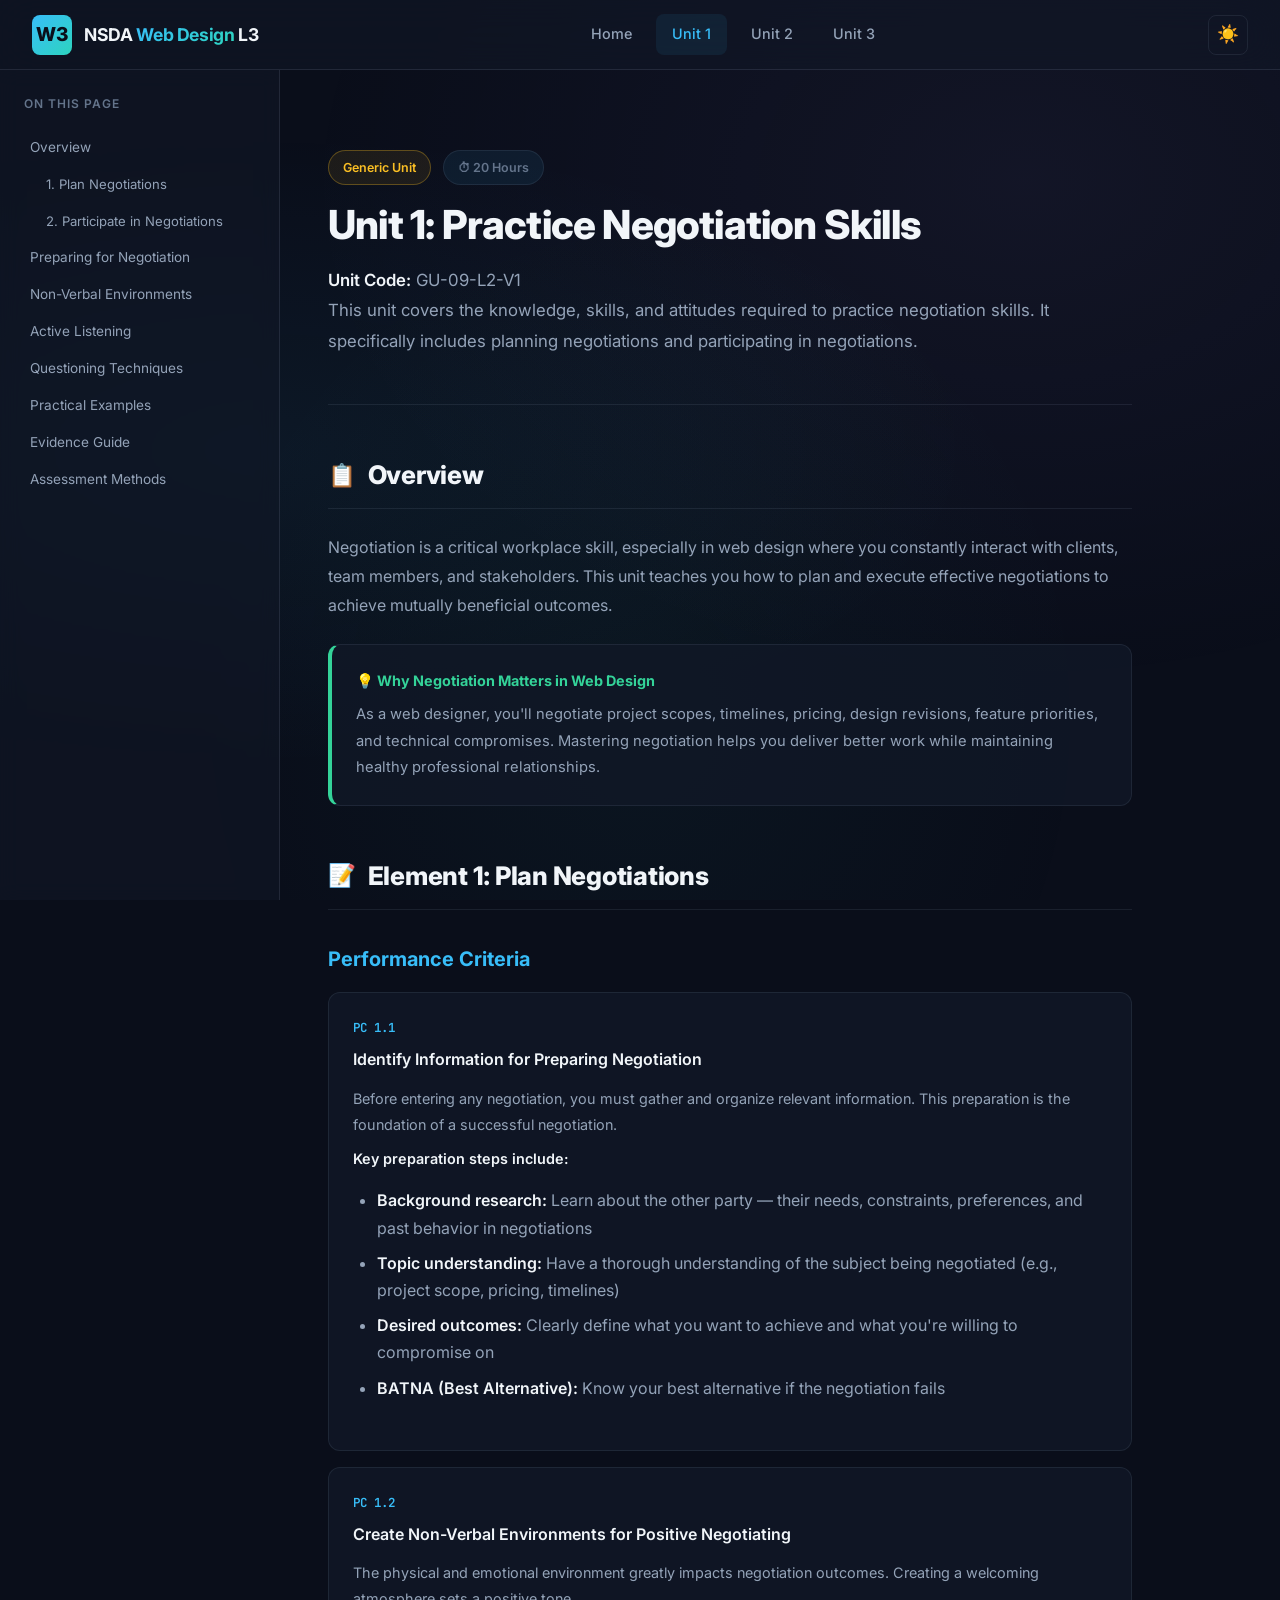
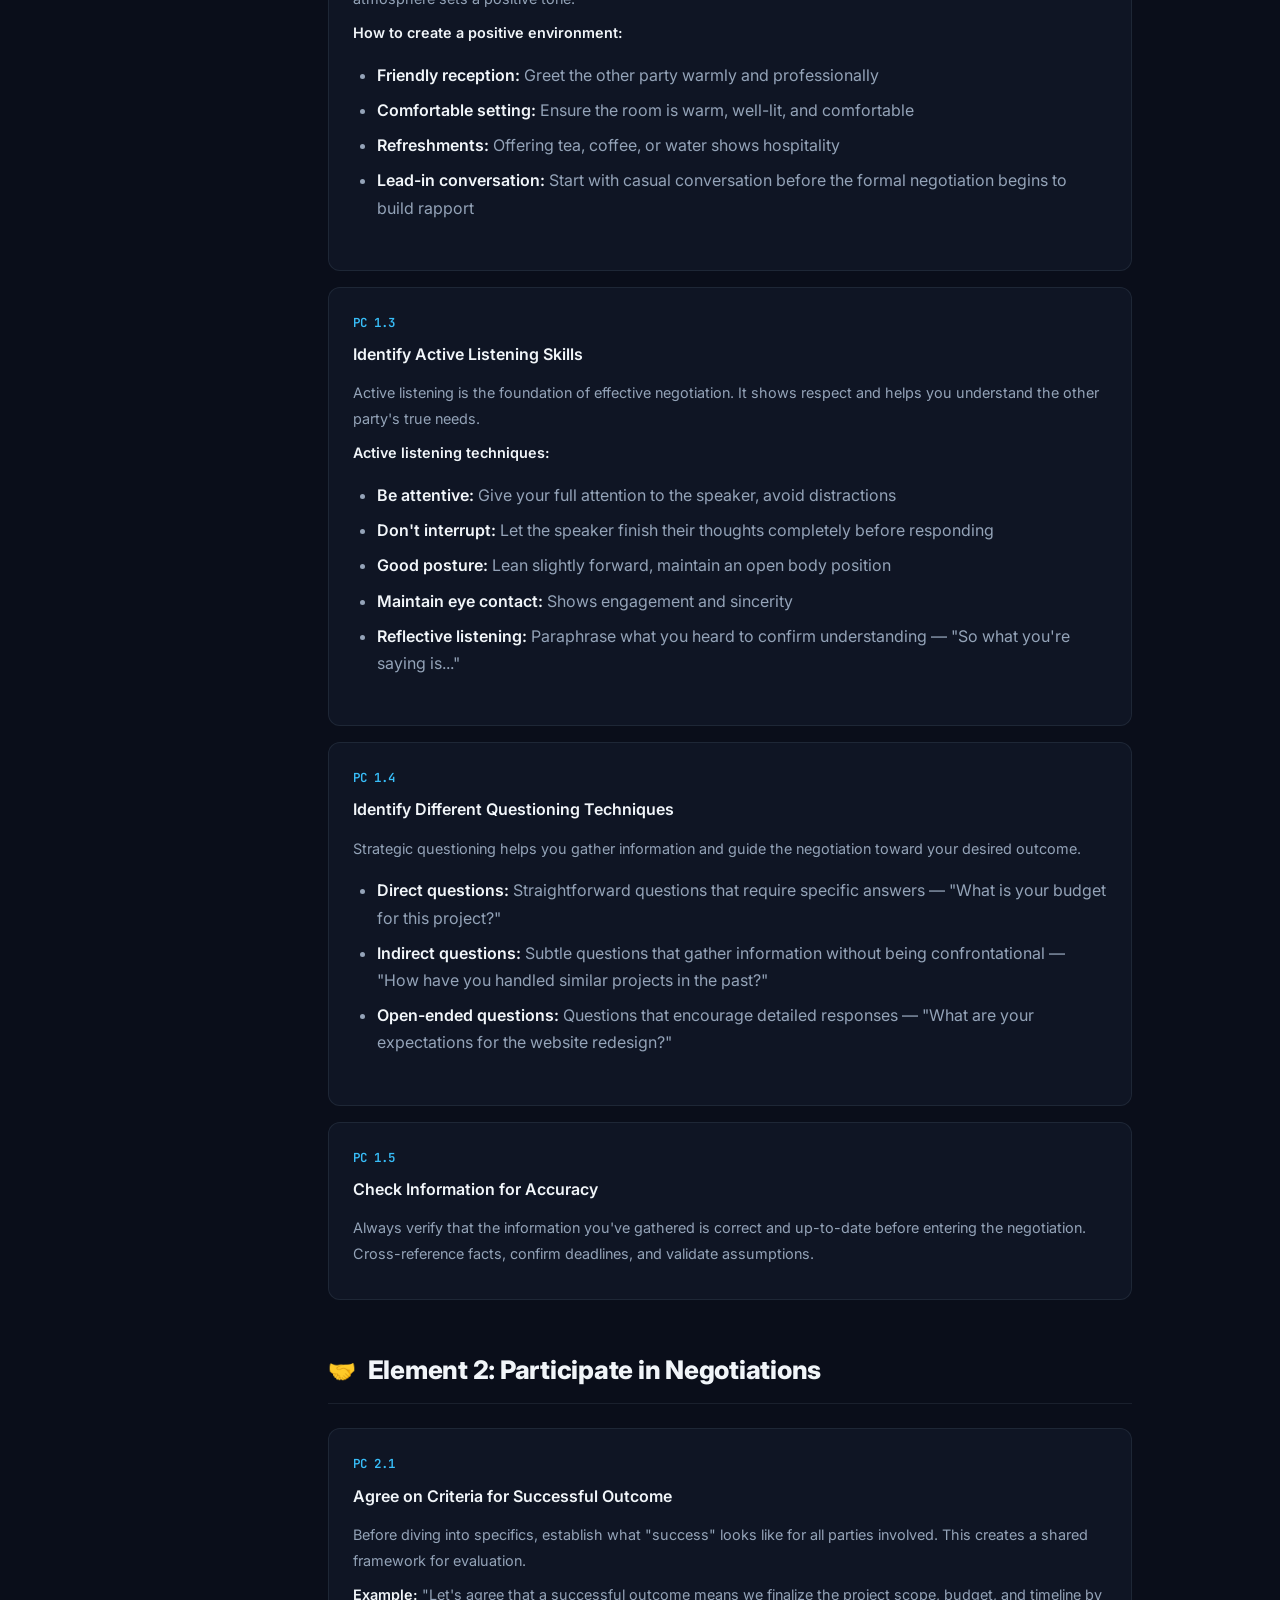
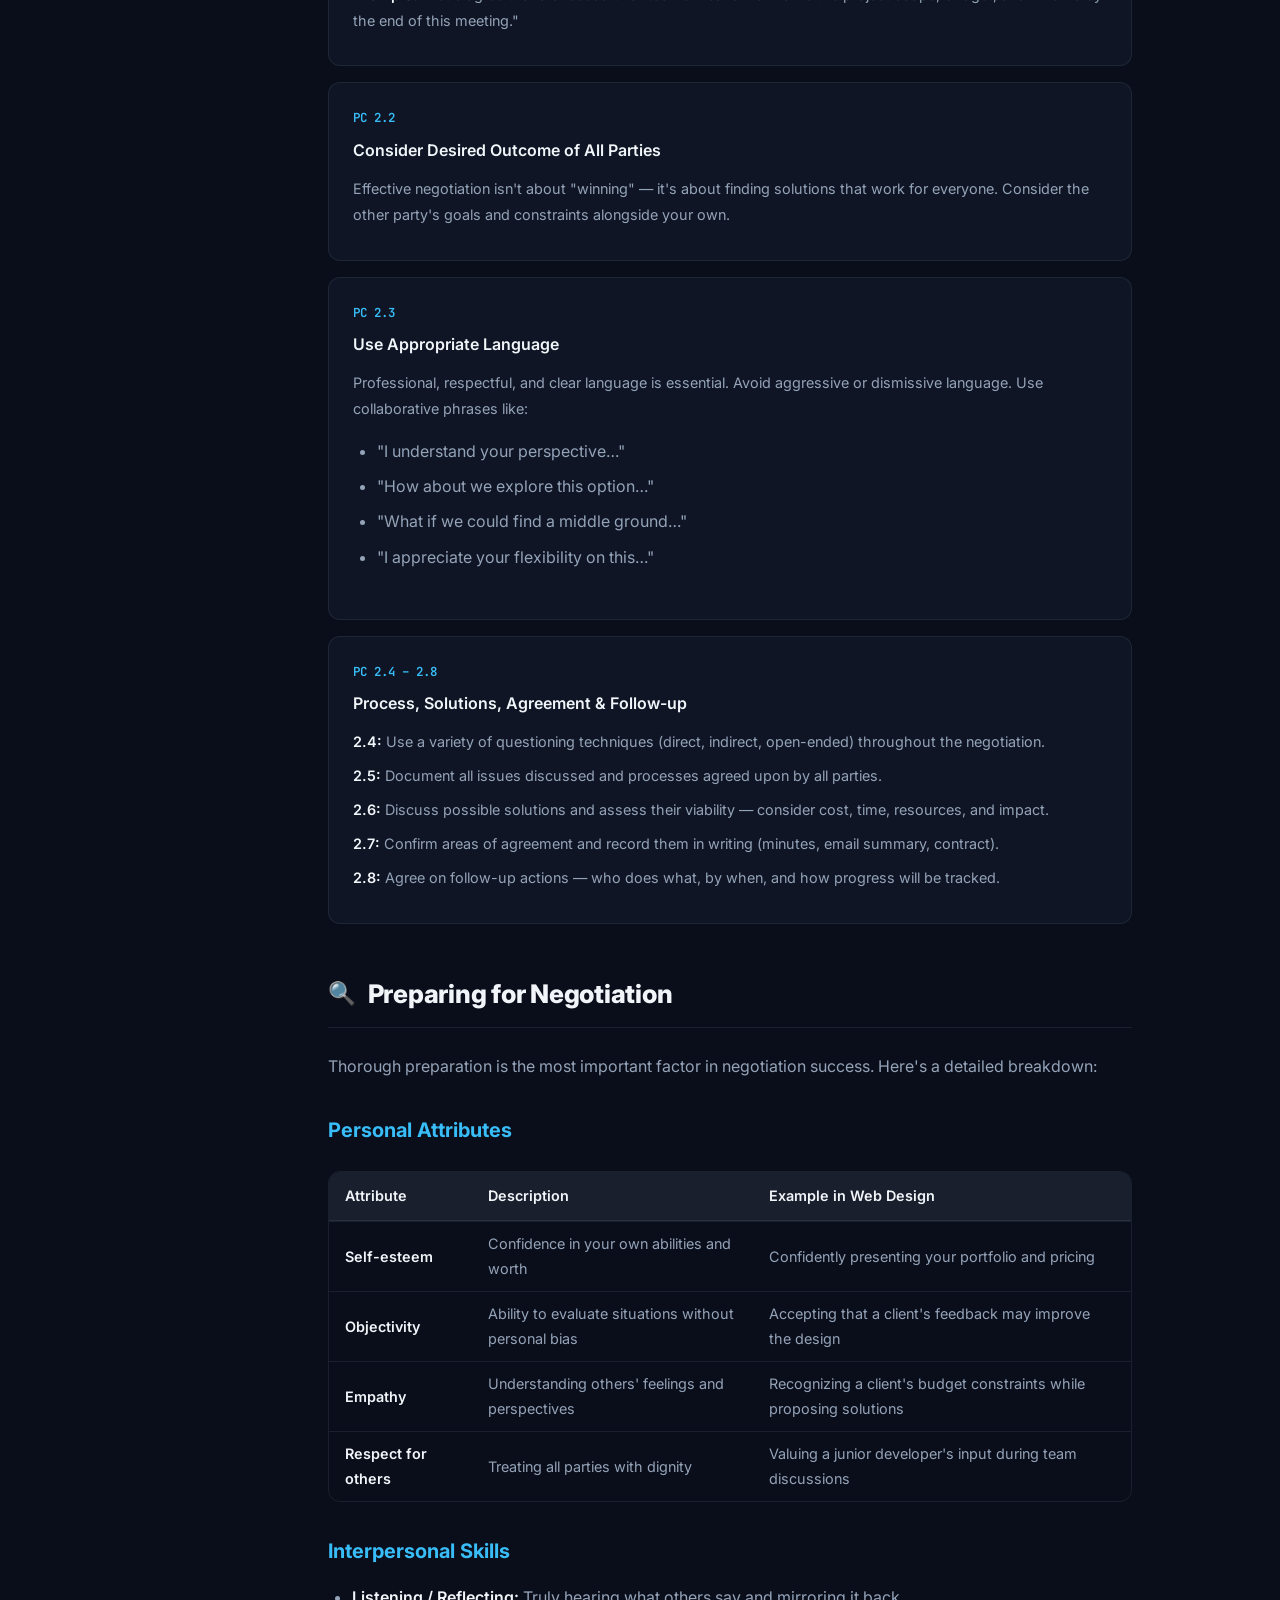
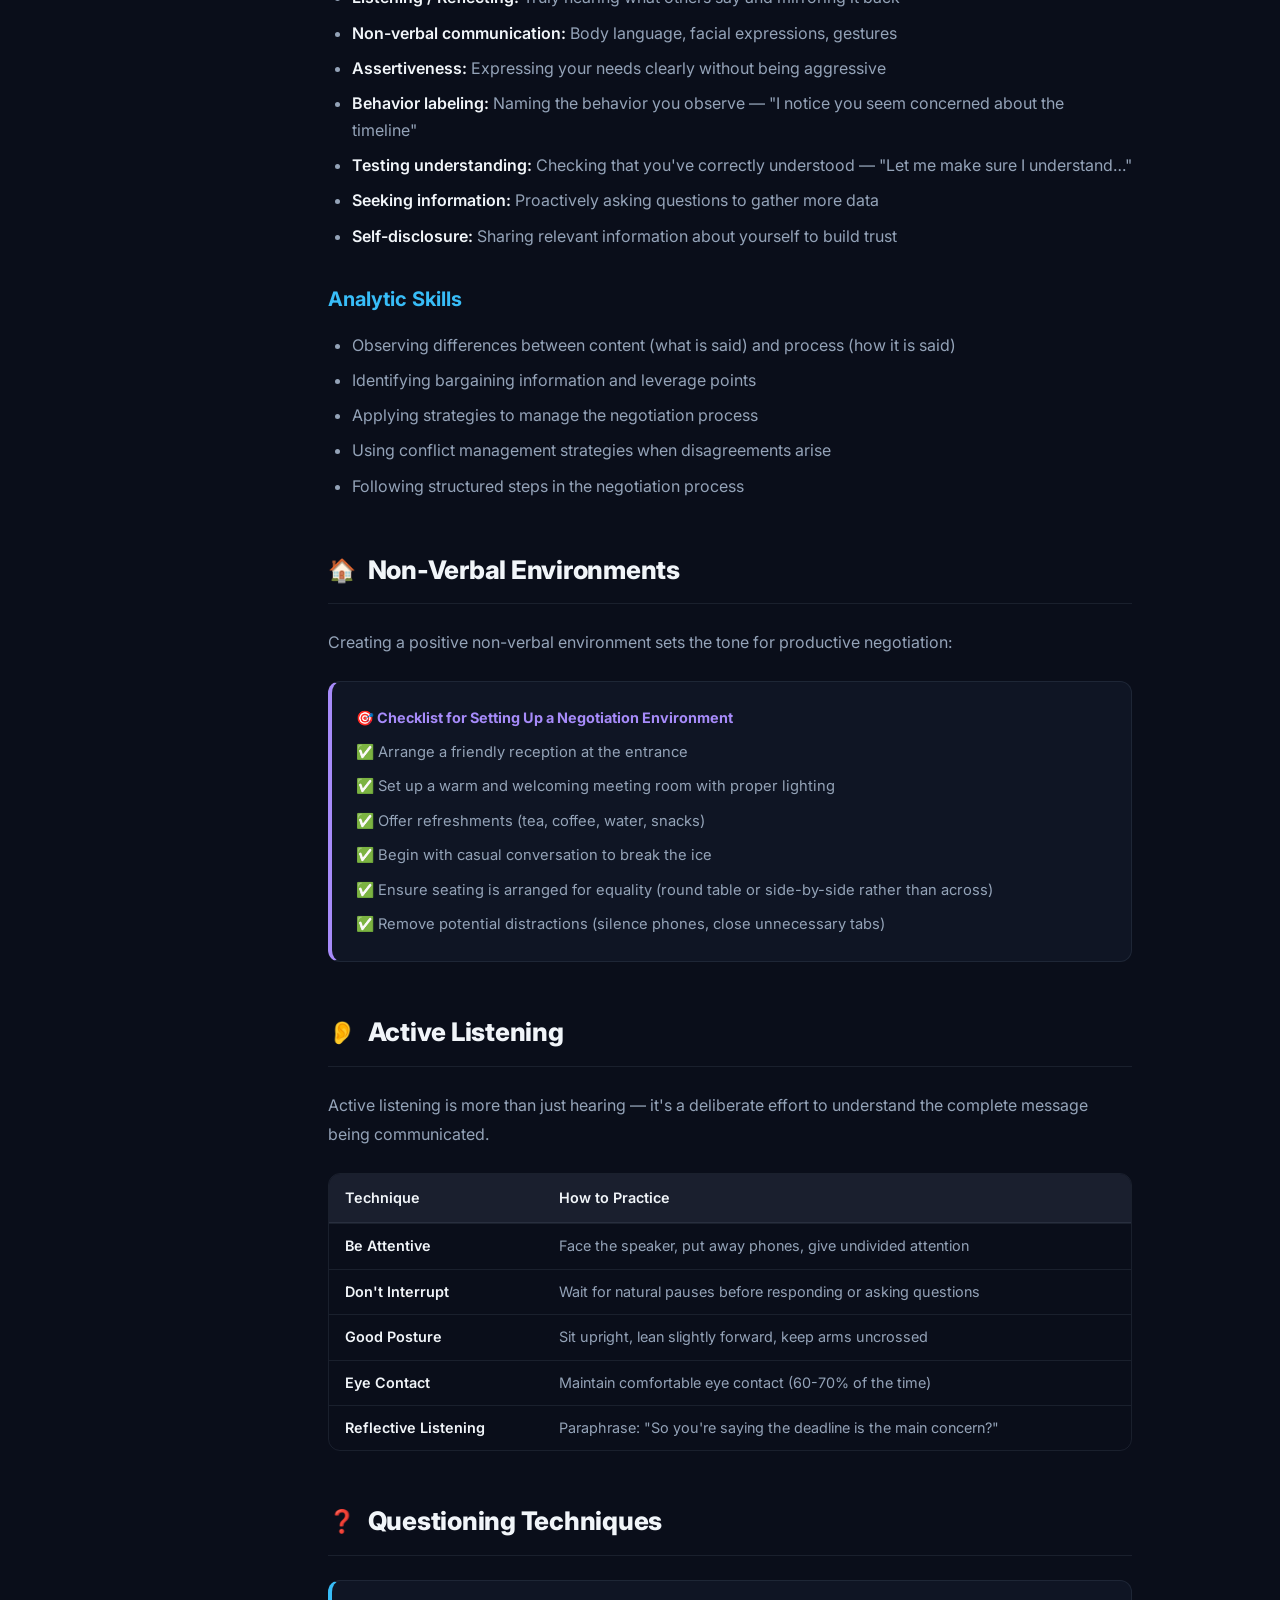
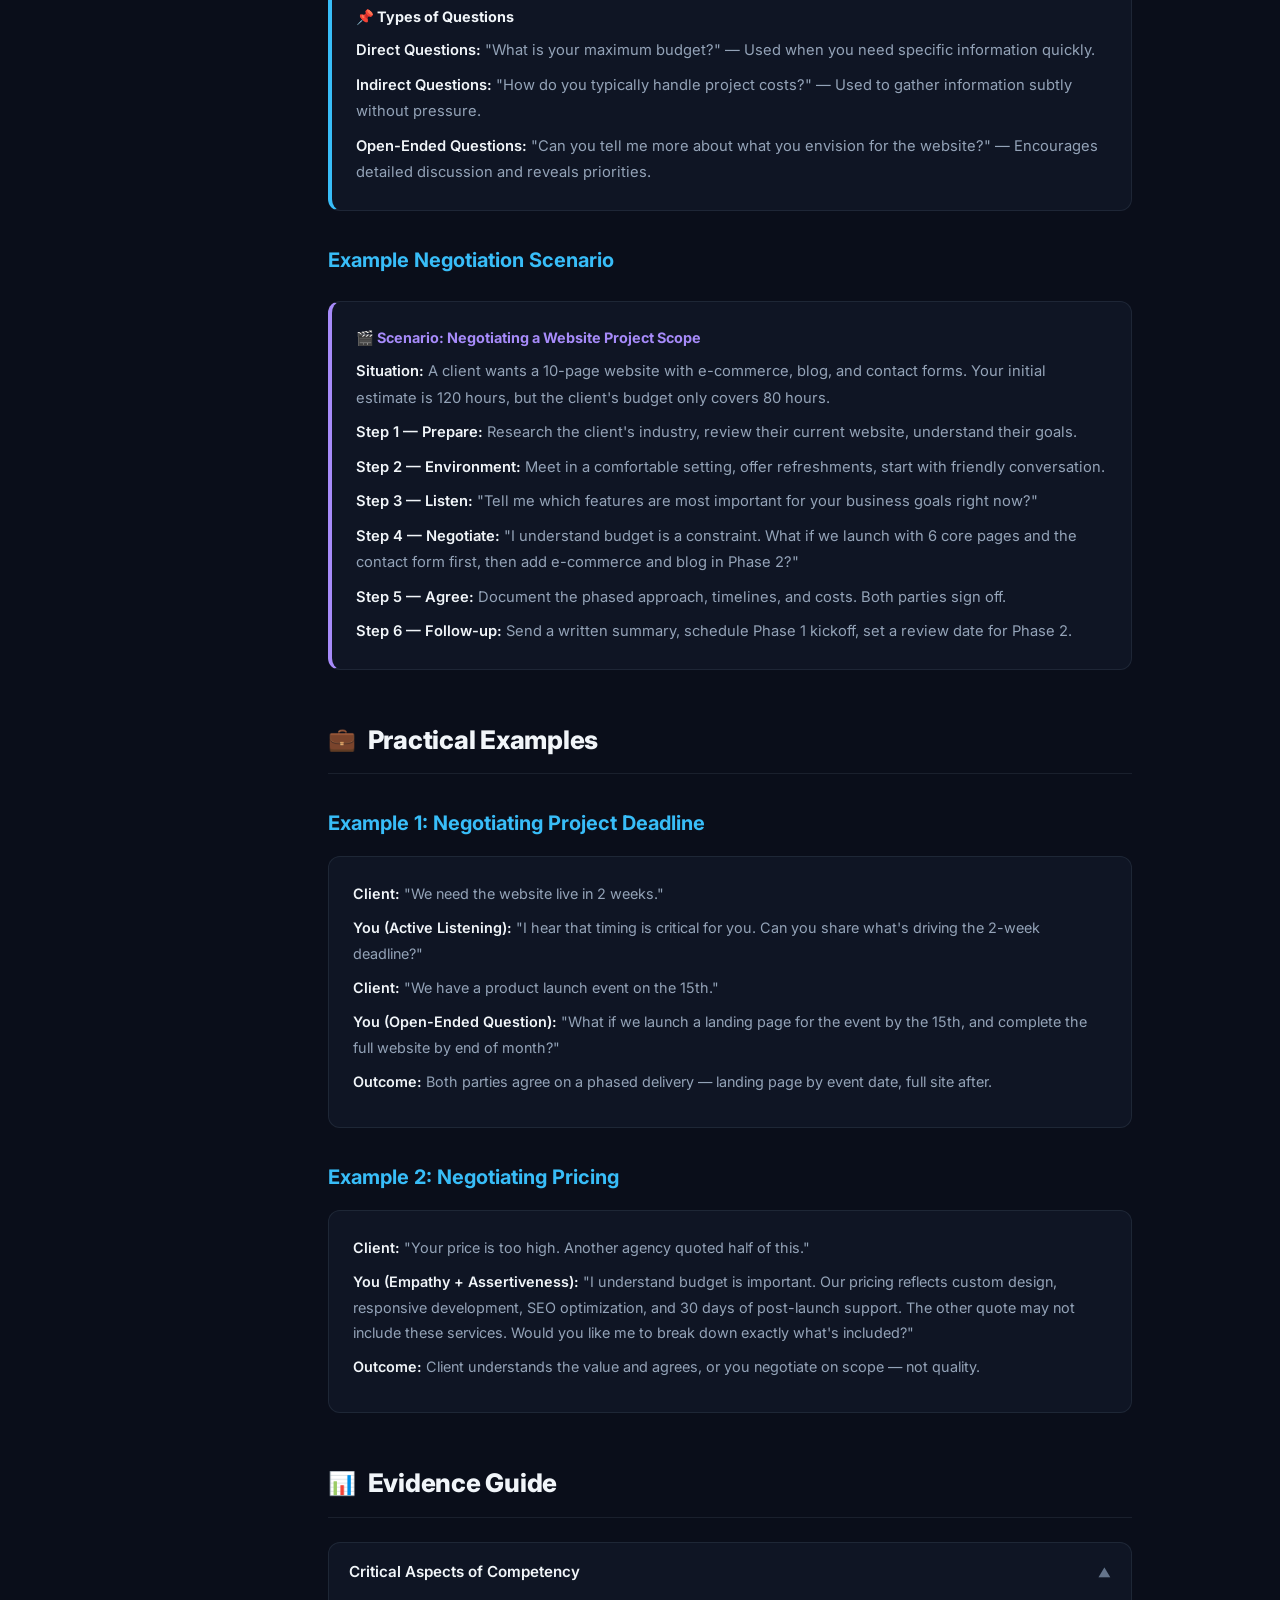
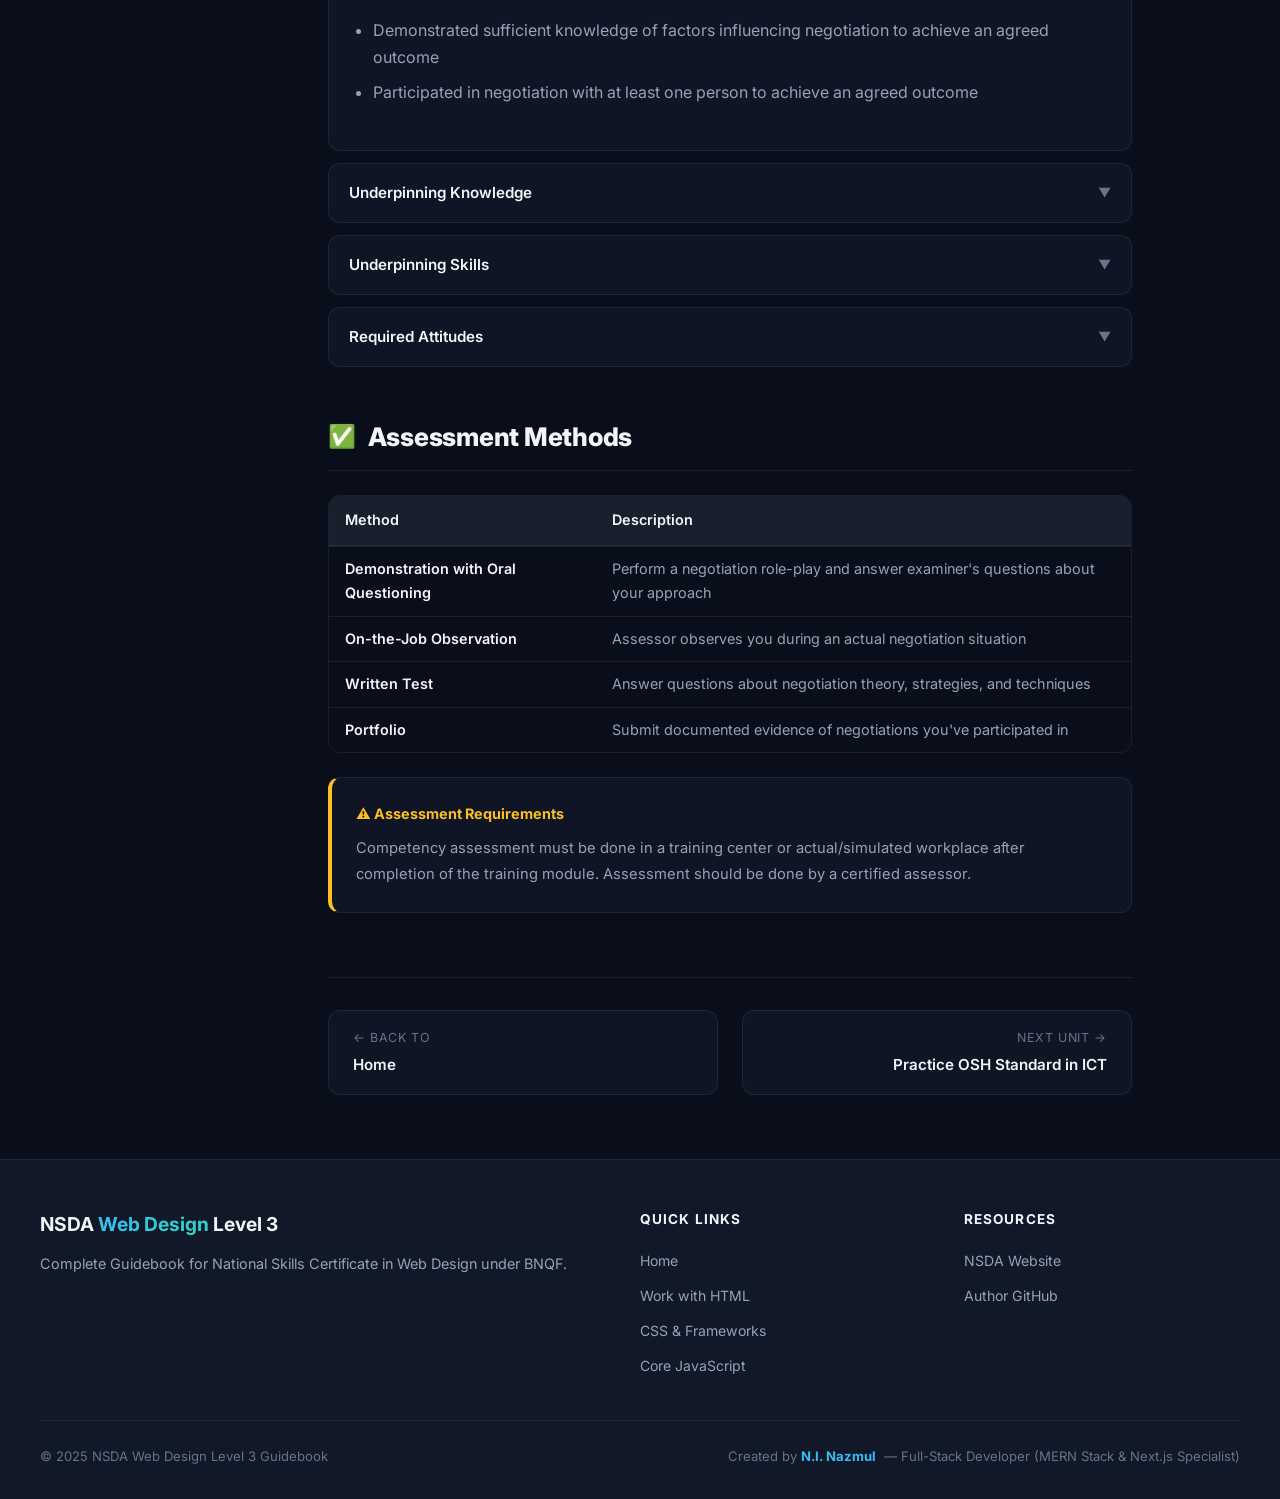
==== unit1-negotiation.html @ 0d79d7da "feat: initialize NSDA Web Design Level 3 course curriculum with modular HTML/CSS units and supportin" ====
<!DOCTYPE html>
<html lang="en" data-theme="dark">
<head>
  <meta charset="UTF-8">
  <meta name="viewport" content="width=device-width, initial-scale=1.0">
  <meta name="description" content="Unit 1: Practice Negotiation Skills — GU-09-L2-V1. Complete guide with answers, examples, and assessment guidance for NSDA Web Design Level 3.">
  <title>Unit 1: Practice Negotiation Skills — NSDA Web Design L3</title>
  <link rel="stylesheet" href="styles.css">
</head>
<body>

<div id="scroll-progress"></div>

<header class="header">
  <a href="index.html" class="header-logo">
    <div class="header-logo-icon">W3</div>
    <div class="header-logo-text">NSDA <span>Web Design</span> L3</div>
  </a>
  <nav class="header-nav">
    <a href="index.html">Home</a>
    <a href="unit1-negotiation.html" class="active">Unit 1</a>
    <a href="unit2-osh.html">Unit 2</a>
    <a href="unit3-documents.html">Unit 3</a>
  </nav>
  <div style="display:flex;align-items:center;gap:8px;">
    <button class="theme-toggle" id="theme-toggle" aria-label="Toggle theme">🌙</button>
    <button class="hamburger" id="hamburger" aria-label="Menu"><span></span><span></span><span></span></button>
  </div>
</header>

<nav class="mobile-nav" id="mobile-nav">
  <a href="index.html">Home</a>
  <a href="unit1-negotiation.html">Unit 1: Negotiation</a>
  <a href="unit2-osh.html">Unit 2: OSH</a>
  <a href="unit3-documents.html">Unit 3: Documents</a>
  <a href="unit4-visual-design.html">Unit 4: Visual Design</a>
  <a href="unit5-environment.html">Unit 5: Environment</a>
  <a href="unit6-html.html">Unit 6: HTML</a>
  <a href="unit7-css.html">Unit 7: CSS</a>
  <a href="unit8-design-to-web.html">Unit 8: Design to Web</a>
  <a href="unit9-javascript.html">Unit 9: JavaScript</a>
</nav>

<div class="page-layout">

  <!-- Sidebar -->
  <aside class="sidebar" id="sidebar">
    <div class="sidebar-title">On This Page</div>
    <nav class="sidebar-nav">
      <a href="#overview">Overview</a>
      <a href="#element1" class="sub-link">1. Plan Negotiations</a>
      <a href="#element2" class="sub-link">2. Participate in Negotiations</a>
      <a href="#preparing">Preparing for Negotiation</a>
      <a href="#non-verbal">Non-Verbal Environments</a>
      <a href="#active-listening">Active Listening</a>
      <a href="#questioning">Questioning Techniques</a>
      <a href="#examples">Practical Examples</a>
      <a href="#evidence">Evidence Guide</a>
      <a href="#assessment">Assessment Methods</a>
    </nav>
  </aside>

  <!-- Content -->
  <div class="page-content">
    <div class="content">

      <!-- Unit Header -->
      <div class="unit-header">
        <div class="unit-header-meta">
          <span class="unit-badge badge-generic">Generic Unit</span>
          <span class="unit-badge badge-hours">⏱ 20 Hours</span>
        </div>
        <h1>Unit 1: Practice Negotiation Skills</h1>
        <p class="unit-header-desc">
          <strong>Unit Code:</strong> GU-09-L2-V1<br>
          This unit covers the knowledge, skills, and attitudes required to practice negotiation skills. It specifically includes planning negotiations and participating in negotiations.
        </p>
      </div>

      <!-- Overview -->
      <h2 id="overview"><span class="icon">📋</span> Overview</h2>
      <p>Negotiation is a critical workplace skill, especially in web design where you constantly interact with clients, team members, and stakeholders. This unit teaches you how to plan and execute effective negotiations to achieve mutually beneficial outcomes.</p>

      <div class="info-box tip">
        <div class="info-box-title">💡 Why Negotiation Matters in Web Design</div>
        <p>As a web designer, you'll negotiate project scopes, timelines, pricing, design revisions, feature priorities, and technical compromises. Mastering negotiation helps you deliver better work while maintaining healthy professional relationships.</p>
      </div>

      <!-- Element 1 -->
      <h2 id="element1"><span class="icon">📝</span> Element 1: Plan Negotiations</h2>

      <h3>Performance Criteria</h3>

      <div class="pc-card">
        <div class="pc-card-id">PC 1.1</div>
        <h4>Identify Information for Preparing Negotiation</h4>
        <p>Before entering any negotiation, you must gather and organize relevant information. This preparation is the foundation of a successful negotiation.</p>
        <p><strong>Key preparation steps include:</strong></p>
        <ul>
          <li><strong>Background research:</strong> Learn about the other party — their needs, constraints, preferences, and past behavior in negotiations</li>
          <li><strong>Topic understanding:</strong> Have a thorough understanding of the subject being negotiated (e.g., project scope, pricing, timelines)</li>
          <li><strong>Desired outcomes:</strong> Clearly define what you want to achieve and what you're willing to compromise on</li>
          <li><strong>BATNA (Best Alternative):</strong> Know your best alternative if the negotiation fails</li>
        </ul>
      </div>

      <div class="pc-card">
        <div class="pc-card-id">PC 1.2</div>
        <h4>Create Non-Verbal Environments for Positive Negotiating</h4>
        <p>The physical and emotional environment greatly impacts negotiation outcomes. Creating a welcoming atmosphere sets a positive tone.</p>
        <p><strong>How to create a positive environment:</strong></p>
        <ul>
          <li><strong>Friendly reception:</strong> Greet the other party warmly and professionally</li>
          <li><strong>Comfortable setting:</strong> Ensure the room is warm, well-lit, and comfortable</li>
          <li><strong>Refreshments:</strong> Offering tea, coffee, or water shows hospitality</li>
          <li><strong>Lead-in conversation:</strong> Start with casual conversation before the formal negotiation begins to build rapport</li>
        </ul>
      </div>

      <div class="pc-card">
        <div class="pc-card-id">PC 1.3</div>
        <h4>Identify Active Listening Skills</h4>
        <p>Active listening is the foundation of effective negotiation. It shows respect and helps you understand the other party's true needs.</p>
        <p><strong>Active listening techniques:</strong></p>
        <ul>
          <li><strong>Be attentive:</strong> Give your full attention to the speaker, avoid distractions</li>
          <li><strong>Don't interrupt:</strong> Let the speaker finish their thoughts completely before responding</li>
          <li><strong>Good posture:</strong> Lean slightly forward, maintain an open body position</li>
          <li><strong>Maintain eye contact:</strong> Shows engagement and sincerity</li>
          <li><strong>Reflective listening:</strong> Paraphrase what you heard to confirm understanding — "So what you're saying is..."</li>
        </ul>
      </div>

      <div class="pc-card">
        <div class="pc-card-id">PC 1.4</div>
        <h4>Identify Different Questioning Techniques</h4>
        <p>Strategic questioning helps you gather information and guide the negotiation toward your desired outcome.</p>
        <ul>
          <li><strong>Direct questions:</strong> Straightforward questions that require specific answers — "What is your budget for this project?"</li>
          <li><strong>Indirect questions:</strong> Subtle questions that gather information without being confrontational — "How have you handled similar projects in the past?"</li>
          <li><strong>Open-ended questions:</strong> Questions that encourage detailed responses — "What are your expectations for the website redesign?"</li>
        </ul>
      </div>

      <div class="pc-card">
        <div class="pc-card-id">PC 1.5</div>
        <h4>Check Information for Accuracy</h4>
        <p>Always verify that the information you've gathered is correct and up-to-date before entering the negotiation. Cross-reference facts, confirm deadlines, and validate assumptions.</p>
      </div>

      <!-- Element 2 -->
      <h2 id="element2"><span class="icon">🤝</span> Element 2: Participate in Negotiations</h2>

      <div class="pc-card">
        <div class="pc-card-id">PC 2.1</div>
        <h4>Agree on Criteria for Successful Outcome</h4>
        <p>Before diving into specifics, establish what "success" looks like for all parties involved. This creates a shared framework for evaluation.</p>
        <p><strong>Example:</strong> "Let's agree that a successful outcome means we finalize the project scope, budget, and timeline by the end of this meeting."</p>
      </div>

      <div class="pc-card">
        <div class="pc-card-id">PC 2.2</div>
        <h4>Consider Desired Outcome of All Parties</h4>
        <p>Effective negotiation isn't about "winning" — it's about finding solutions that work for everyone. Consider the other party's goals and constraints alongside your own.</p>
      </div>

      <div class="pc-card">
        <div class="pc-card-id">PC 2.3</div>
        <h4>Use Appropriate Language</h4>
        <p>Professional, respectful, and clear language is essential. Avoid aggressive or dismissive language. Use collaborative phrases like:</p>
        <ul>
          <li>"I understand your perspective…"</li>
          <li>"How about we explore this option…"</li>
          <li>"What if we could find a middle ground…"</li>
          <li>"I appreciate your flexibility on this…"</li>
        </ul>
      </div>

      <div class="pc-card">
        <div class="pc-card-id">PC 2.4 – 2.8</div>
        <h4>Process, Solutions, Agreement & Follow-up</h4>
        <p><strong>2.4:</strong> Use a variety of questioning techniques (direct, indirect, open-ended) throughout the negotiation.</p>
        <p><strong>2.5:</strong> Document all issues discussed and processes agreed upon by all parties.</p>
        <p><strong>2.6:</strong> Discuss possible solutions and assess their viability — consider cost, time, resources, and impact.</p>
        <p><strong>2.7:</strong> Confirm areas of agreement and record them in writing (minutes, email summary, contract).</p>
        <p><strong>2.8:</strong> Agree on follow-up actions — who does what, by when, and how progress will be tracked.</p>
      </div>

      <!-- Range of Variables Sections -->
      <h2 id="preparing"><span class="icon">🔍</span> Preparing for Negotiation</h2>
      <p>Thorough preparation is the most important factor in negotiation success. Here's a detailed breakdown:</p>

      <h3>Personal Attributes</h3>
      <div class="table-wrapper">
        <table>
          <thead>
            <tr><th>Attribute</th><th>Description</th><th>Example in Web Design</th></tr>
          </thead>
          <tbody>
            <tr><td><strong>Self-esteem</strong></td><td>Confidence in your own abilities and worth</td><td>Confidently presenting your portfolio and pricing</td></tr>
            <tr><td><strong>Objectivity</strong></td><td>Ability to evaluate situations without personal bias</td><td>Accepting that a client's feedback may improve the design</td></tr>
            <tr><td><strong>Empathy</strong></td><td>Understanding others' feelings and perspectives</td><td>Recognizing a client's budget constraints while proposing solutions</td></tr>
            <tr><td><strong>Respect for others</strong></td><td>Treating all parties with dignity</td><td>Valuing a junior developer's input during team discussions</td></tr>
          </tbody>
        </table>
      </div>

      <h3>Interpersonal Skills</h3>
      <ul>
        <li><strong>Listening / Reflecting:</strong> Truly hearing what others say and mirroring it back</li>
        <li><strong>Non-verbal communication:</strong> Body language, facial expressions, gestures</li>
        <li><strong>Assertiveness:</strong> Expressing your needs clearly without being aggressive</li>
        <li><strong>Behavior labeling:</strong> Naming the behavior you observe — "I notice you seem concerned about the timeline"</li>
        <li><strong>Testing understanding:</strong> Checking that you've correctly understood — "Let me make sure I understand…"</li>
        <li><strong>Seeking information:</strong> Proactively asking questions to gather more data</li>
        <li><strong>Self-disclosure:</strong> Sharing relevant information about yourself to build trust</li>
      </ul>

      <h3>Analytic Skills</h3>
      <ul>
        <li>Observing differences between content (what is said) and process (how it is said)</li>
        <li>Identifying bargaining information and leverage points</li>
        <li>Applying strategies to manage the negotiation process</li>
        <li>Using conflict management strategies when disagreements arise</li>
        <li>Following structured steps in the negotiation process</li>
      </ul>

      <h2 id="non-verbal"><span class="icon">🏠</span> Non-Verbal Environments</h2>
      <p>Creating a positive non-verbal environment sets the tone for productive negotiation:</p>

      <div class="info-box example">
        <div class="info-box-title">🎯 Checklist for Setting Up a Negotiation Environment</div>
        <p>✅ Arrange a friendly reception at the entrance</p>
        <p>✅ Set up a warm and welcoming meeting room with proper lighting</p>
        <p>✅ Offer refreshments (tea, coffee, water, snacks)</p>
        <p>✅ Begin with casual conversation to break the ice</p>
        <p>✅ Ensure seating is arranged for equality (round table or side-by-side rather than across)</p>
        <p>✅ Remove potential distractions (silence phones, close unnecessary tabs)</p>
      </div>

      <h2 id="active-listening"><span class="icon">👂</span> Active Listening</h2>
      <p>Active listening is more than just hearing — it's a deliberate effort to understand the complete message being communicated.</p>

      <div class="table-wrapper">
        <table>
          <thead>
            <tr><th>Technique</th><th>How to Practice</th></tr>
          </thead>
          <tbody>
            <tr><td><strong>Be Attentive</strong></td><td>Face the speaker, put away phones, give undivided attention</td></tr>
            <tr><td><strong>Don't Interrupt</strong></td><td>Wait for natural pauses before responding or asking questions</td></tr>
            <tr><td><strong>Good Posture</strong></td><td>Sit upright, lean slightly forward, keep arms uncrossed</td></tr>
            <tr><td><strong>Eye Contact</strong></td><td>Maintain comfortable eye contact (60-70% of the time)</td></tr>
            <tr><td><strong>Reflective Listening</strong></td><td>Paraphrase: "So you're saying the deadline is the main concern?"</td></tr>
          </tbody>
        </table>
      </div>

      <h2 id="questioning"><span class="icon">❓</span> Questioning Techniques</h2>

      <div class="info-box">
        <div class="info-box-title">📌 Types of Questions</div>
        <p><strong>Direct Questions:</strong> "What is your maximum budget?" — Used when you need specific information quickly.</p>
        <p><strong>Indirect Questions:</strong> "How do you typically handle project costs?" — Used to gather information subtly without pressure.</p>
        <p><strong>Open-Ended Questions:</strong> "Can you tell me more about what you envision for the website?" — Encourages detailed discussion and reveals priorities.</p>
      </div>

      <h3>Example Negotiation Scenario</h3>
      <div class="info-box example">
        <div class="info-box-title">🎬 Scenario: Negotiating a Website Project Scope</div>
        <p><strong>Situation:</strong> A client wants a 10-page website with e-commerce, blog, and contact forms. Your initial estimate is 120 hours, but the client's budget only covers 80 hours.</p>
        <p><strong>Step 1 — Prepare:</strong> Research the client's industry, review their current website, understand their goals.</p>
        <p><strong>Step 2 — Environment:</strong> Meet in a comfortable setting, offer refreshments, start with friendly conversation.</p>
        <p><strong>Step 3 — Listen:</strong> "Tell me which features are most important for your business goals right now?"</p>
        <p><strong>Step 4 — Negotiate:</strong> "I understand budget is a constraint. What if we launch with 6 core pages and the contact form first, then add e-commerce and blog in Phase 2?"</p>
        <p><strong>Step 5 — Agree:</strong> Document the phased approach, timelines, and costs. Both parties sign off.</p>
        <p><strong>Step 6 — Follow-up:</strong> Send a written summary, schedule Phase 1 kickoff, set a review date for Phase 2.</p>
      </div>

      <!-- Examples -->
      <h2 id="examples"><span class="icon">💼</span> Practical Examples</h2>

      <h3>Example 1: Negotiating Project Deadline</h3>
      <div class="pc-card">
        <p><strong>Client:</strong> "We need the website live in 2 weeks."</p>
        <p><strong>You (Active Listening):</strong> "I hear that timing is critical for you. Can you share what's driving the 2-week deadline?"</p>
        <p><strong>Client:</strong> "We have a product launch event on the 15th."</p>
        <p><strong>You (Open-Ended Question):</strong> "What if we launch a landing page for the event by the 15th, and complete the full website by end of month?"</p>
        <p><strong>Outcome:</strong> Both parties agree on a phased delivery — landing page by event date, full site after.</p>
      </div>

      <h3>Example 2: Negotiating Pricing</h3>
      <div class="pc-card">
        <p><strong>Client:</strong> "Your price is too high. Another agency quoted half of this."</p>
        <p><strong>You (Empathy + Assertiveness):</strong> "I understand budget is important. Our pricing reflects custom design, responsive development, SEO optimization, and 30 days of post-launch support. The other quote may not include these services. Would you like me to break down exactly what's included?"</p>
        <p><strong>Outcome:</strong> Client understands the value and agrees, or you negotiate on scope — not quality.</p>
      </div>

      <!-- Evidence Guide -->
      <h2 id="evidence"><span class="icon">📊</span> Evidence Guide</h2>

      <div class="accordion">
        <div class="accordion-item open">
          <div class="accordion-header">
            <span>Critical Aspects of Competency</span>
            <span class="arrow">▼</span>
          </div>
          <div class="accordion-body">
            <div class="accordion-body-inner">
              <ul>
                <li>Demonstrated sufficient knowledge of factors influencing negotiation to achieve an agreed outcome</li>
                <li>Participated in negotiation with at least one person to achieve an agreed outcome</li>
              </ul>
            </div>
          </div>
        </div>

        <div class="accordion-item">
          <div class="accordion-header">
            <span>Underpinning Knowledge</span>
            <span class="arrow">▼</span>
          </div>
          <div class="accordion-body">
            <div class="accordion-body-inner">
              <ul>
                <li>Codes of practice and guidelines for the organization</li>
                <li>Organization policy and procedures for negotiations</li>
                <li>Decision-making and conflict resolution strategies and procedures</li>
                <li>Problem-solving strategies for unexpected questions and attitudes</li>
                <li>Flexibility in adapting to changing negotiation dynamics</li>
                <li>Empathy in understanding others' positions</li>
              </ul>
            </div>
          </div>
        </div>

        <div class="accordion-item">
          <div class="accordion-header">
            <span>Underpinning Skills</span>
            <span class="arrow">▼</span>
          </div>
          <div class="accordion-body">
            <div class="accordion-body-inner">
              <ul>
                <li>Interpersonal skills to develop rapport with other parties</li>
                <li>Communication skills (both verbal and listening)</li>
                <li>Observation skills to read non-verbal cues</li>
                <li>Negotiation skills to reach mutually beneficial outcomes</li>
              </ul>
            </div>
          </div>
        </div>

        <div class="accordion-item">
          <div class="accordion-header">
            <span>Required Attitudes</span>
            <span class="arrow">▼</span>
          </div>
          <div class="accordion-body">
            <div class="accordion-body-inner">
              <ul>
                <li>Commitment to occupational health and safety</li>
                <li>Environmental concerns</li>
                <li>Eagerness to learn</li>
                <li>Tidiness and timeliness</li>
                <li>Respect for rights of peers and seniors in the workplace</li>
                <li>Effective communication with peers and seniors</li>
              </ul>
            </div>
          </div>
        </div>
      </div>

      <!-- Assessment -->
      <h2 id="assessment"><span class="icon">✅</span> Assessment Methods</h2>

      <div class="table-wrapper">
        <table>
          <thead>
            <tr><th>Method</th><th>Description</th></tr>
          </thead>
          <tbody>
            <tr><td><strong>Demonstration with Oral Questioning</strong></td><td>Perform a negotiation role-play and answer examiner's questions about your approach</td></tr>
            <tr><td><strong>On-the-Job Observation</strong></td><td>Assessor observes you during an actual negotiation situation</td></tr>
            <tr><td><strong>Written Test</strong></td><td>Answer questions about negotiation theory, strategies, and techniques</td></tr>
            <tr><td><strong>Portfolio</strong></td><td>Submit documented evidence of negotiations you've participated in</td></tr>
          </tbody>
        </table>
      </div>

      <div class="info-box warning">
        <div class="info-box-title">⚠️ Assessment Requirements</div>
        <p>Competency assessment must be done in a training center or actual/simulated workplace after completion of the training module. Assessment should be done by a certified assessor.</p>
      </div>

      <!-- Navigation -->
      <div class="unit-nav">
        <a href="index.html">
          <span class="unit-nav-label">← Back to</span>
          <span class="unit-nav-title">Home</span>
        </a>
        <a href="unit2-osh.html">
          <span class="unit-nav-label">Next Unit →</span>
          <span class="unit-nav-title">Practice OSH Standard in ICT</span>
        </a>
      </div>

    </div>
  </div>
</div>

<footer class="footer">
  <div class="footer-content">
    <div class="footer-brand">
      <h3>NSDA <span>Web Design</span> Level 3</h3>
      <p>Complete Guidebook for National Skills Certificate in Web Design under BNQF.</p>
    </div>
    <div>
      <h4>Quick Links</h4>
      <ul class="footer-links">
        <li><a href="index.html">Home</a></li>
        <li><a href="unit6-html.html">Work with HTML</a></li>
        <li><a href="unit7-css.html">CSS & Frameworks</a></li>
        <li><a href="unit9-javascript.html">Core JavaScript</a></li>
      </ul>
    </div>
    <div>
      <h4>Resources</h4>
      <ul class="footer-links">
        <li><a href="https://nsda.gov.bd" target="_blank">NSDA Website</a></li>
        <li><a href="https://github.com/ninazmul" target="_blank">Author GitHub</a></li>
      </ul>
    </div>
  </div>
  <div class="footer-bottom">
    <span>© 2025 NSDA Web Design Level 3 Guidebook</span>
    <div class="footer-author">
      <span>Created by <a href="https://github.com/ninazmul" target="_blank"><strong>N.I. Nazmul</strong></a></span>
      <span>— Full-Stack Developer (MERN Stack & Next.js Specialist)</span>
    </div>
  </div>
</footer>

<button class="back-to-top" id="back-to-top" aria-label="Back to top">↑</button>
<script src="script.js"></script>
</body>
</html>
---- styles.css ----
/* ============================================
   NSDA Web Design Level 3 — Guidebook
   Design System & Styles
   Author: N.I. Nazmul
   ============================================ */

@import url('https://fonts.googleapis.com/css2?family=Inter:wght@300;400;500;600;700;800;900&family=JetBrains+Mono:wght@400;500;600&display=swap');

/* --- CSS Custom Properties (Design Tokens) --- */
:root {
  /* Colors - Dark Theme */
  --bg-primary: #0a0e1a;
  --bg-secondary: #111827;
  --bg-card: rgba(17, 24, 39, 0.8);
  --bg-glass: rgba(17, 24, 39, 0.6);
  --bg-code: #1a1f2e;
  --bg-hover: rgba(56, 189, 248, 0.08);

  --text-primary: #f1f5f9;
  --text-secondary: #94a3b8;
  --text-muted: #64748b;
  --text-code: #e2e8f0;

  --accent-cyan: #38bdf8;
  --accent-teal: #2dd4bf;
  --accent-amber: #fbbf24;
  --accent-purple: #a78bfa;
  --accent-pink: #f472b6;
  --accent-green: #34d399;
  --accent-red: #f87171;
  --accent-orange: #fb923c;

  --gradient-primary: linear-gradient(135deg, #38bdf8, #2dd4bf);
  --gradient-hero: linear-gradient(135deg, #0f172a 0%, #1e1b4b 50%, #0f172a 100%);
  --gradient-card: linear-gradient(135deg, rgba(56, 189, 248, 0.1), rgba(45, 212, 191, 0.05));
  --gradient-accent: linear-gradient(90deg, #38bdf8, #a78bfa, #f472b6);

  --border-color: rgba(148, 163, 184, 0.12);
  --border-glass: rgba(148, 163, 184, 0.15);

  --shadow-sm: 0 2px 8px rgba(0, 0, 0, 0.3);
  --shadow-md: 0 4px 20px rgba(0, 0, 0, 0.4);
  --shadow-lg: 0 8px 40px rgba(0, 0, 0, 0.5);
  --shadow-glow: 0 0 30px rgba(56, 189, 248, 0.15);

  --radius-sm: 8px;
  --radius-md: 12px;
  --radius-lg: 16px;
  --radius-xl: 24px;

  --font-body: 'Inter', -apple-system, BlinkMacSystemFont, sans-serif;
  --font-mono: 'JetBrains Mono', 'Fira Code', monospace;

  --transition-fast: 0.2s ease;
  --transition-normal: 0.3s ease;
  --transition-slow: 0.5s ease;

  --sidebar-width: 280px;
  --header-height: 70px;
}

/* Light theme overrides */
[data-theme="light"] {
  --bg-primary: #f8fafc;
  --bg-secondary: #ffffff;
  --bg-card: rgba(255, 255, 255, 0.9);
  --bg-glass: rgba(255, 255, 255, 0.7);
  --bg-code: #f1f5f9;
  --bg-hover: rgba(56, 189, 248, 0.06);

  --text-primary: #0f172a;
  --text-secondary: #475569;
  --text-muted: #94a3b8;
  --text-code: #1e293b;

  --border-color: rgba(148, 163, 184, 0.25);
  --border-glass: rgba(148, 163, 184, 0.2);

  --shadow-sm: 0 2px 8px rgba(0, 0, 0, 0.06);
  --shadow-md: 0 4px 20px rgba(0, 0, 0, 0.08);
  --shadow-lg: 0 8px 40px rgba(0, 0, 0, 0.1);
  --shadow-glow: 0 0 30px rgba(56, 189, 248, 0.08);

  --gradient-hero: linear-gradient(135deg, #f8fafc 0%, #e0e7ff 50%, #f8fafc 100%);
}

/* --- Reset & Base --- */
*,
*::before,
*::after {
  margin: 0;
  padding: 0;
  box-sizing: border-box;
}

html {
  scroll-behavior: smooth;
  font-size: 16px;
  scroll-padding-top: calc(var(--header-height) + 20px);
}

body {
  font-family: var(--font-body);
  background: var(--bg-primary);
  color: var(--text-primary);
  line-height: 1.7;
  min-height: 100vh;
  overflow-x: hidden;
  -webkit-font-smoothing: antialiased;
}

/* Animated background */
body::before {
  content: '';
  position: fixed;
  top: 0;
  left: 0;
  width: 100%;
  height: 100%;
  background:
    radial-gradient(ellipse at 20% 50%, rgba(56, 189, 248, 0.06) 0%, transparent 50%),
    radial-gradient(ellipse at 80% 20%, rgba(167, 139, 250, 0.06) 0%, transparent 50%),
    radial-gradient(ellipse at 50% 80%, rgba(45, 212, 191, 0.04) 0%, transparent 50%);
  pointer-events: none;
  z-index: 0;
}

/* --- Scroll Progress Bar --- */
#scroll-progress {
  position: fixed;
  top: 0;
  left: 0;
  height: 3px;
  background: var(--gradient-primary);
  z-index: 10000;
  transition: width 0.1s linear;
  border-radius: 0 2px 2px 0;
}

/* --- Header / Navigation --- */
.header {
  position: fixed;
  top: 0;
  left: 0;
  right: 0;
  height: var(--header-height);
  background: var(--bg-glass);
  backdrop-filter: blur(20px);
  -webkit-backdrop-filter: blur(20px);
  border-bottom: 1px solid var(--border-glass);
  z-index: 1000;
  display: flex;
  align-items: center;
  justify-content: space-between;
  padding: 0 2rem;
}

.header-logo {
  display: flex;
  align-items: center;
  gap: 12px;
  text-decoration: none;
  color: var(--text-primary);
}

.header-logo-icon {
  width: 40px;
  height: 40px;
  background: var(--gradient-primary);
  border-radius: var(--radius-sm);
  display: flex;
  align-items: center;
  justify-content: center;
  font-size: 1.2rem;
  font-weight: 800;
  color: #0a0e1a;
}

.header-logo-text {
  font-size: 1.1rem;
  font-weight: 700;
  letter-spacing: -0.02em;
}

.header-logo-text span {
  background: var(--gradient-primary);
  -webkit-background-clip: text;
  -webkit-text-fill-color: transparent;
  background-clip: text;
}

.header-nav {
  display: flex;
  align-items: center;
  gap: 8px;
}

.header-nav a {
  color: var(--text-secondary);
  text-decoration: none;
  padding: 8px 16px;
  border-radius: var(--radius-sm);
  font-size: 0.9rem;
  font-weight: 500;
  transition: all var(--transition-fast);
}

.header-nav a:hover,
.header-nav a.active {
  color: var(--accent-cyan);
  background: var(--bg-hover);
}

.theme-toggle {
  width: 40px;
  height: 40px;
  border: 1px solid var(--border-color);
  border-radius: var(--radius-sm);
  background: transparent;
  color: var(--text-secondary);
  cursor: pointer;
  display: flex;
  align-items: center;
  justify-content: center;
  font-size: 1.1rem;
  transition: all var(--transition-fast);
}

.theme-toggle:hover {
  border-color: var(--accent-cyan);
  color: var(--accent-cyan);
  background: var(--bg-hover);
}

.hamburger {
  display: none;
  flex-direction: column;
  gap: 5px;
  background: none;
  border: none;
  cursor: pointer;
  padding: 8px;
}

.hamburger span {
  width: 24px;
  height: 2px;
  background: var(--text-primary);
  border-radius: 2px;
  transition: all var(--transition-normal);
}

/* --- Mobile Nav --- */
.mobile-nav {
  display: none;
  position: fixed;
  top: var(--header-height);
  left: 0;
  right: 0;
  background: var(--bg-glass);
  backdrop-filter: blur(20px);
  -webkit-backdrop-filter: blur(20px);
  border-bottom: 1px solid var(--border-glass);
  padding: 1rem;
  z-index: 999;
  flex-direction: column;
  gap: 4px;
}

.mobile-nav.active {
  display: flex;
}

.mobile-nav a {
  color: var(--text-secondary);
  text-decoration: none;
  padding: 12px 16px;
  border-radius: var(--radius-sm);
  font-size: 0.95rem;
  font-weight: 500;
  transition: all var(--transition-fast);
}

.mobile-nav a:hover {
  color: var(--accent-cyan);
  background: var(--bg-hover);
}

/* --- Main Layout --- */
.main-content {
  margin-top: var(--header-height);
  position: relative;
  z-index: 1;
}

/* --- Unit Page Layout (with sidebar) --- */
.page-layout {
  display: flex;
  margin-top: var(--header-height);
  min-height: calc(100vh - var(--header-height));
  position: relative;
  z-index: 1;
}

.sidebar {
  width: var(--sidebar-width);
  position: fixed;
  top: var(--header-height);
  left: 0;
  bottom: 0;
  overflow-y: auto;
  padding: 1.5rem 1rem;
  background: var(--bg-glass);
  backdrop-filter: blur(10px);
  border-right: 1px solid var(--border-glass);
  z-index: 100;
}

.sidebar::-webkit-scrollbar {
  width: 4px;
}

.sidebar::-webkit-scrollbar-thumb {
  background: var(--border-color);
  border-radius: 4px;
}

.sidebar-title {
  font-size: 0.75rem;
  font-weight: 600;
  text-transform: uppercase;
  letter-spacing: 0.08em;
  color: var(--text-muted);
  margin-bottom: 1rem;
  padding: 0 0.5rem;
}

.sidebar-nav a {
  display: block;
  color: var(--text-secondary);
  text-decoration: none;
  padding: 8px 12px;
  border-radius: var(--radius-sm);
  font-size: 0.85rem;
  line-height: 1.4;
  margin-bottom: 2px;
  transition: all var(--transition-fast);
  border-left: 2px solid transparent;
}

.sidebar-nav a:hover {
  color: var(--text-primary);
  background: var(--bg-hover);
  border-left-color: var(--accent-cyan);
}

.sidebar-nav a.active {
  color: var(--accent-cyan);
  background: var(--bg-hover);
  border-left-color: var(--accent-cyan);
  font-weight: 500;
}

.sidebar-nav a.sub-link {
  padding-left: 28px;
  font-size: 0.82rem;
}

.page-content {
  flex: 1;
  margin-left: var(--sidebar-width);
  padding: 2rem 3rem 4rem;
  max-width: 900px;
}

/* --- Hero Section (Home) --- */
.hero {
  padding: 6rem 2rem 4rem;
  text-align: center;
  background: var(--gradient-hero);
  position: relative;
  overflow: hidden;
}

.hero::before {
  content: '';
  position: absolute;
  top: -50%;
  left: -50%;
  width: 200%;
  height: 200%;
  background: radial-gradient(circle at 30% 40%, rgba(56, 189, 248, 0.08) 0%, transparent 40%),
              radial-gradient(circle at 70% 60%, rgba(167, 139, 250, 0.06) 0%, transparent 40%);
  animation: heroGlow 15s ease-in-out infinite alternate;
}

@keyframes heroGlow {
  0% { transform: translate(0, 0); }
  100% { transform: translate(-5%, 5%); }
}

.hero-badge {
  display: inline-flex;
  align-items: center;
  gap: 8px;
  background: var(--bg-glass);
  backdrop-filter: blur(10px);
  border: 1px solid var(--border-glass);
  padding: 8px 20px;
  border-radius: 50px;
  font-size: 0.85rem;
  color: var(--accent-cyan);
  font-weight: 500;
  margin-bottom: 2rem;
  position: relative;
}

.hero-badge::before {
  content: '';
  width: 8px;
  height: 8px;
  background: var(--accent-green);
  border-radius: 50%;
  animation: pulse 2s ease-in-out infinite;
}

@keyframes pulse {
  0%, 100% { opacity: 1; transform: scale(1); }
  50% { opacity: 0.5; transform: scale(1.3); }
}

.hero h1 {
  font-size: clamp(2.5rem, 6vw, 4rem);
  font-weight: 900;
  letter-spacing: -0.03em;
  line-height: 1.1;
  margin-bottom: 1.5rem;
  position: relative;
}

.hero h1 .gradient-text {
  background: var(--gradient-accent);
  -webkit-background-clip: text;
  -webkit-text-fill-color: transparent;
  background-clip: text;
  background-size: 200% auto;
  animation: shimmer 4s linear infinite;
}

@keyframes shimmer {
  0% { background-position: 0% center; }
  100% { background-position: 200% center; }
}

.hero-subtitle {
  font-size: 1.2rem;
  color: var(--text-secondary);
  max-width: 650px;
  margin: 0 auto 2rem;
  line-height: 1.6;
  position: relative;
}

.hero-stats {
  display: flex;
  justify-content: center;
  gap: 3rem;
  margin-top: 3rem;
  position: relative;
}

.hero-stat {
  text-align: center;
}

.hero-stat-value {
  font-size: 2.5rem;
  font-weight: 800;
  background: var(--gradient-primary);
  -webkit-background-clip: text;
  -webkit-text-fill-color: transparent;
  background-clip: text;
}

.hero-stat-label {
  font-size: 0.85rem;
  color: var(--text-muted);
  margin-top: 4px;
}

/* Author info card in hero */
.author-card {
  display: inline-flex;
  align-items: center;
  gap: 16px;
  background: var(--bg-glass);
  backdrop-filter: blur(10px);
  border: 1px solid var(--border-glass);
  padding: 16px 28px;
  border-radius: var(--radius-lg);
  margin-top: 2.5rem;
  position: relative;
  transition: all var(--transition-normal);
}

.author-card:hover {
  border-color: var(--accent-cyan);
  box-shadow: var(--shadow-glow);
}

.author-avatar {
  width: 48px;
  height: 48px;
  background: var(--gradient-primary);
  border-radius: 50%;
  display: flex;
  align-items: center;
  justify-content: center;
  font-size: 1.3rem;
  font-weight: 800;
  color: #0a0e1a;
  flex-shrink: 0;
}

.author-info {
  text-align: left;
}

.author-name {
  font-weight: 700;
  font-size: 1rem;
  color: var(--text-primary);
}

.author-role {
  font-size: 0.82rem;
  color: var(--text-muted);
}

.author-link {
  color: var(--accent-cyan);
  text-decoration: none;
  font-size: 0.82rem;
  transition: color var(--transition-fast);
}

.author-link:hover {
  color: var(--accent-teal);
}

/* --- Section Styles --- */
.section {
  padding: 5rem 2rem;
}

.section-header {
  text-align: center;
  margin-bottom: 3rem;
}

.section-label {
  display: inline-block;
  font-size: 0.8rem;
  font-weight: 600;
  text-transform: uppercase;
  letter-spacing: 0.1em;
  color: var(--accent-cyan);
  margin-bottom: 0.75rem;
}

.section-title {
  font-size: clamp(1.8rem, 4vw, 2.5rem);
  font-weight: 800;
  letter-spacing: -0.02em;
  margin-bottom: 1rem;
}

.section-desc {
  font-size: 1.05rem;
  color: var(--text-secondary);
  max-width: 600px;
  margin: 0 auto;
}

/* --- Unit Cards Grid (Home Page) --- */
.units-grid {
  display: grid;
  grid-template-columns: repeat(auto-fill, minmax(340px, 1fr));
  gap: 1.5rem;
  max-width: 1200px;
  margin: 0 auto;
  padding: 0 2rem;
}

.unit-card {
  background: var(--bg-card);
  backdrop-filter: blur(10px);
  border: 1px solid var(--border-color);
  border-radius: var(--radius-lg);
  padding: 2rem;
  transition: all var(--transition-normal);
  text-decoration: none;
  color: inherit;
  display: block;
  position: relative;
  overflow: hidden;
}

.unit-card::before {
  content: '';
  position: absolute;
  top: 0;
  left: 0;
  right: 0;
  height: 3px;
  background: var(--gradient-primary);
  opacity: 0;
  transition: opacity var(--transition-normal);
}

.unit-card:hover {
  border-color: rgba(56, 189, 248, 0.3);
  box-shadow: var(--shadow-glow);
  transform: translateY(-4px);
}

.unit-card:hover::before {
  opacity: 1;
}

.unit-card-number {
  display: inline-flex;
  align-items: center;
  justify-content: center;
  width: 36px;
  height: 36px;
  background: var(--gradient-primary);
  border-radius: var(--radius-sm);
  font-size: 0.9rem;
  font-weight: 700;
  color: #0a0e1a;
  margin-bottom: 1rem;
}

.unit-card-code {
  font-family: var(--font-mono);
  font-size: 0.75rem;
  color: var(--text-muted);
  margin-bottom: 0.5rem;
}

.unit-card h3 {
  font-size: 1.15rem;
  font-weight: 700;
  margin-bottom: 0.75rem;
  line-height: 1.3;
}

.unit-card p {
  font-size: 0.9rem;
  color: var(--text-secondary);
  line-height: 1.6;
  margin-bottom: 1rem;
}

.unit-card-meta {
  display: flex;
  align-items: center;
  gap: 1rem;
  font-size: 0.8rem;
  color: var(--text-muted);
}

.unit-card-meta span {
  display: flex;
  align-items: center;
  gap: 4px;
}

/* --- Unit Page Header --- */
.unit-header {
  padding: 3rem 0 2rem;
  border-bottom: 1px solid var(--border-color);
  margin-bottom: 3rem;
}

.unit-header-meta {
  display: flex;
  align-items: center;
  gap: 12px;
  margin-bottom: 1rem;
}

.unit-badge {
  display: inline-flex;
  align-items: center;
  gap: 6px;
  padding: 6px 14px;
  border-radius: 50px;
  font-size: 0.78rem;
  font-weight: 600;
  border: 1px solid;
}

.badge-generic {
  border-color: rgba(251, 191, 36, 0.3);
  color: var(--accent-amber);
  background: rgba(251, 191, 36, 0.08);
}

.badge-sector {
  border-color: rgba(167, 139, 250, 0.3);
  color: var(--accent-purple);
  background: rgba(167, 139, 250, 0.08);
}

.badge-occupation {
  border-color: rgba(56, 189, 248, 0.3);
  color: var(--accent-cyan);
  background: rgba(56, 189, 248, 0.08);
}

.badge-hours {
  border-color: var(--border-color);
  color: var(--text-muted);
  background: var(--bg-hover);
}

.unit-header h1 {
  font-size: clamp(1.8rem, 4vw, 2.5rem);
  font-weight: 800;
  letter-spacing: -0.02em;
  margin-bottom: 1rem;
  line-height: 1.2;
}

.unit-header-desc {
  font-size: 1.05rem;
  color: var(--text-secondary);
  line-height: 1.7;
}

/* --- Content Typography --- */
.content h2 {
  font-size: 1.6rem;
  font-weight: 800;
  margin: 3rem 0 1.5rem;
  padding-bottom: 0.75rem;
  border-bottom: 1px solid var(--border-color);
  letter-spacing: -0.01em;
  display: flex;
  align-items: center;
  gap: 12px;
}

.content h2 .icon {
  font-size: 1.4rem;
}

.content h3 {
  font-size: 1.25rem;
  font-weight: 700;
  margin: 2rem 0 1rem;
  color: var(--accent-cyan);
}

.content h4 {
  font-size: 1.05rem;
  font-weight: 600;
  margin: 1.5rem 0 0.75rem;
  color: var(--accent-teal);
}

.content p {
  margin-bottom: 1rem;
  color: var(--text-secondary);
  line-height: 1.8;
}

.content strong {
  color: var(--text-primary);
  font-weight: 600;
}

.content ul,
.content ol {
  margin: 1rem 0 1.5rem 1.5rem;
  color: var(--text-secondary);
}

.content li {
  margin-bottom: 0.5rem;
  line-height: 1.7;
}

.content a {
  color: var(--accent-cyan);
  text-decoration: none;
  transition: color var(--transition-fast);
}

.content a:hover {
  color: var(--accent-teal);
  text-decoration: underline;
}

/* --- Info Boxes / Callouts --- */
.info-box {
  background: var(--bg-card);
  border: 1px solid var(--border-color);
  border-radius: var(--radius-md);
  padding: 1.5rem;
  margin: 1.5rem 0;
  border-left: 4px solid var(--accent-cyan);
}

.info-box.tip {
  border-left-color: var(--accent-green);
}

.info-box.warning {
  border-left-color: var(--accent-amber);
}

.info-box.important {
  border-left-color: var(--accent-red);
}

.info-box.example {
  border-left-color: var(--accent-purple);
}

.info-box-title {
  font-weight: 700;
  font-size: 0.9rem;
  margin-bottom: 0.5rem;
  display: flex;
  align-items: center;
  gap: 8px;
}

.info-box.tip .info-box-title { color: var(--accent-green); }
.info-box.warning .info-box-title { color: var(--accent-amber); }
.info-box.important .info-box-title { color: var(--accent-red); }
.info-box.example .info-box-title { color: var(--accent-purple); }

.info-box p {
  font-size: 0.92rem;
  margin-bottom: 0.5rem;
}

.info-box p:last-child {
  margin-bottom: 0;
}

/* --- Code Blocks --- */
.code-block {
  position: relative;
  margin: 1.5rem 0;
  border-radius: var(--radius-md);
  overflow: hidden;
  border: 1px solid var(--border-color);
}

.code-block-header {
  display: flex;
  align-items: center;
  justify-content: space-between;
  padding: 10px 16px;
  background: rgba(0, 0, 0, 0.3);
  border-bottom: 1px solid var(--border-color);
}

.code-block-lang {
  font-family: var(--font-mono);
  font-size: 0.75rem;
  color: var(--text-muted);
  text-transform: uppercase;
  letter-spacing: 0.05em;
}

.code-block-copy {
  display: flex;
  align-items: center;
  gap: 6px;
  background: none;
  border: 1px solid var(--border-color);
  color: var(--text-muted);
  padding: 4px 10px;
  border-radius: 6px;
  cursor: pointer;
  font-size: 0.75rem;
  font-family: var(--font-body);
  transition: all var(--transition-fast);
}

.code-block-copy:hover {
  color: var(--accent-cyan);
  border-color: var(--accent-cyan);
}

.code-block-copy.copied {
  color: var(--accent-green);
  border-color: var(--accent-green);
}

.code-block pre {
  padding: 1.25rem 1.5rem;
  overflow-x: auto;
  background: var(--bg-code);
  margin: 0;
}

.code-block code {
  font-family: var(--font-mono);
  font-size: 0.875rem;
  line-height: 1.7;
  color: var(--text-code);
}

/* Inline code */
.content code:not(.code-block code) {
  font-family: var(--font-mono);
  font-size: 0.85em;
  background: var(--bg-code);
  padding: 2px 8px;
  border-radius: 4px;
  border: 1px solid var(--border-color);
  color: var(--accent-cyan);
}

/* Basic syntax coloring via classes */
.code-block .tag { color: #f472b6; }
.code-block .attr { color: #fbbf24; }
.code-block .val { color: #34d399; }
.code-block .comment { color: #64748b; font-style: italic; }
.code-block .keyword { color: #a78bfa; }
.code-block .string { color: #34d399; }
.code-block .number { color: #fb923c; }
.code-block .func { color: #38bdf8; }
.code-block .prop { color: #f472b6; }
.code-block .selector { color: #fbbf24; }
.code-block .property { color: #38bdf8; }
.code-block .value { color: #34d399; }
.code-block .punctuation { color: #94a3b8; }

/* --- Tables --- */
.table-wrapper {
  overflow-x: auto;
  margin: 1.5rem 0;
  border-radius: var(--radius-md);
  border: 1px solid var(--border-color);
}

.content table {
  width: 100%;
  border-collapse: collapse;
  font-size: 0.9rem;
}

.content th {
  background: var(--bg-code);
  padding: 12px 16px;
  text-align: left;
  font-weight: 600;
  color: var(--text-primary);
  border-bottom: 2px solid var(--border-color);
  white-space: nowrap;
}

.content td {
  padding: 10px 16px;
  border-bottom: 1px solid var(--border-color);
  color: var(--text-secondary);
}

.content tr:hover td {
  background: var(--bg-hover);
}

.content tr:last-child td {
  border-bottom: none;
}

/* --- Performance Criteria Cards --- */
.pc-card {
  background: var(--bg-card);
  border: 1px solid var(--border-color);
  border-radius: var(--radius-md);
  padding: 1.5rem;
  margin-bottom: 1rem;
}

.pc-card-id {
  font-family: var(--font-mono);
  font-size: 0.78rem;
  color: var(--accent-cyan);
  font-weight: 600;
  margin-bottom: 0.5rem;
}

.pc-card h4 {
  font-size: 1rem;
  font-weight: 600;
  color: var(--text-primary);
  margin: 0 0 0.75rem;
}

.pc-card p {
  font-size: 0.9rem;
  margin-bottom: 0.5rem;
}

/* --- Color Swatches --- */
.color-palette {
  display: grid;
  grid-template-columns: repeat(auto-fill, minmax(120px, 1fr));
  gap: 1rem;
  margin: 1.5rem 0;
}

.color-swatch {
  border-radius: var(--radius-md);
  overflow: hidden;
  border: 1px solid var(--border-color);
}

.color-swatch-preview {
  height: 80px;
}

.color-swatch-info {
  padding: 10px 12px;
  background: var(--bg-card);
}

.color-swatch-name {
  font-size: 0.82rem;
  font-weight: 600;
  color: var(--text-primary);
}

.color-swatch-code {
  font-family: var(--font-mono);
  font-size: 0.72rem;
  color: var(--text-muted);
}

/* --- Interactive Demo Box --- */
.demo-box {
  background: var(--bg-card);
  border: 1px solid var(--border-color);
  border-radius: var(--radius-lg);
  overflow: hidden;
  margin: 1.5rem 0;
}

.demo-box-header {
  display: flex;
  align-items: center;
  gap: 8px;
  padding: 12px 16px;
  background: var(--bg-code);
  border-bottom: 1px solid var(--border-color);
  font-size: 0.82rem;
  font-weight: 600;
  color: var(--text-muted);
}

.demo-box-header::before {
  content: '';
  display: flex;
  gap: 6px;
}

.demo-dots {
  display: flex;
  gap: 6px;
  margin-right: 8px;
}

.demo-dots span {
  width: 10px;
  height: 10px;
  border-radius: 50%;
}

.demo-dots span:nth-child(1) { background: #f87171; }
.demo-dots span:nth-child(2) { background: #fbbf24; }
.demo-dots span:nth-child(3) { background: #34d399; }

.demo-box-content {
  padding: 2rem;
}

/* --- Footer --- */
.footer {
  background: var(--bg-secondary);
  border-top: 1px solid var(--border-color);
  padding: 3rem 2rem 2rem;
  position: relative;
  z-index: 1;
}

.footer-content {
  max-width: 1200px;
  margin: 0 auto;
  display: grid;
  grid-template-columns: 2fr 1fr 1fr;
  gap: 3rem;
}

.footer-brand h3 {
  font-size: 1.2rem;
  font-weight: 700;
  margin-bottom: 0.75rem;
}

.footer-brand h3 span {
  background: var(--gradient-primary);
  -webkit-background-clip: text;
  -webkit-text-fill-color: transparent;
  background-clip: text;
}

.footer-brand p {
  font-size: 0.9rem;
  color: var(--text-secondary);
  line-height: 1.6;
  margin-bottom: 1rem;
}

.footer h4 {
  font-size: 0.85rem;
  font-weight: 700;
  text-transform: uppercase;
  letter-spacing: 0.08em;
  color: var(--text-primary);
  margin-bottom: 1rem;
}

.footer-links {
  list-style: none;
}

.footer-links li {
  margin-bottom: 0.5rem;
}

.footer-links a {
  color: var(--text-secondary);
  text-decoration: none;
  font-size: 0.88rem;
  transition: color var(--transition-fast);
}

.footer-links a:hover {
  color: var(--accent-cyan);
}

.footer-bottom {
  max-width: 1200px;
  margin: 2rem auto 0;
  padding-top: 1.5rem;
  border-top: 1px solid var(--border-color);
  display: flex;
  align-items: center;
  justify-content: space-between;
  font-size: 0.82rem;
  color: var(--text-muted);
}

.footer-bottom a {
  color: var(--accent-cyan);
  text-decoration: none;
  transition: color var(--transition-fast);
}

.footer-bottom a:hover {
  color: var(--accent-teal);
}

.footer-author {
  display: flex;
  align-items: center;
  gap: 8px;
}

/* --- Course Structure Table --- */
.course-table {
  max-width: 1000px;
  margin: 0 auto;
  padding: 0 2rem;
}

/* --- Scroll Animations --- */
.fade-up {
  opacity: 0;
  transform: translateY(30px);
  transition: opacity 0.6s ease, transform 0.6s ease;
}

.fade-up.visible {
  opacity: 1;
  transform: translateY(0);
}

/* --- Evidence Guide Accordion --- */
.accordion {
  margin: 1.5rem 0;
}

.accordion-item {
  background: var(--bg-card);
  border: 1px solid var(--border-color);
  border-radius: var(--radius-md);
  margin-bottom: 0.75rem;
  overflow: hidden;
}

.accordion-header {
  display: flex;
  align-items: center;
  justify-content: space-between;
  padding: 1rem 1.25rem;
  cursor: pointer;
  font-weight: 600;
  font-size: 0.95rem;
  transition: all var(--transition-fast);
  user-select: none;
}

.accordion-header:hover {
  background: var(--bg-hover);
}

.accordion-header .arrow {
  font-size: 0.8rem;
  transition: transform var(--transition-normal);
  color: var(--text-muted);
}

.accordion-item.open .accordion-header .arrow {
  transform: rotate(180deg);
}

.accordion-body {
  max-height: 0;
  overflow: hidden;
  transition: max-height var(--transition-slow);
}

.accordion-item.open .accordion-body {
  max-height: 2000px;
}

.accordion-body-inner {
  padding: 0 1.25rem 1.25rem;
}

/* --- Back to Top Button --- */
.back-to-top {
  position: fixed;
  bottom: 2rem;
  right: 2rem;
  width: 44px;
  height: 44px;
  background: var(--bg-glass);
  backdrop-filter: blur(10px);
  border: 1px solid var(--border-glass);
  border-radius: var(--radius-sm);
  color: var(--text-secondary);
  cursor: pointer;
  display: flex;
  align-items: center;
  justify-content: center;
  font-size: 1.1rem;
  opacity: 0;
  visibility: hidden;
  transition: all var(--transition-normal);
  z-index: 500;
}

.back-to-top.visible {
  opacity: 1;
  visibility: visible;
}

.back-to-top:hover {
  border-color: var(--accent-cyan);
  color: var(--accent-cyan);
  transform: translateY(-3px);
}

/* --- Unit Navigation (prev/next) --- */
.unit-nav {
  display: flex;
  justify-content: space-between;
  gap: 1.5rem;
  margin-top: 4rem;
  padding-top: 2rem;
  border-top: 1px solid var(--border-color);
}

.unit-nav a {
  display: flex;
  flex-direction: column;
  gap: 4px;
  padding: 1rem 1.5rem;
  background: var(--bg-card);
  border: 1px solid var(--border-color);
  border-radius: var(--radius-md);
  text-decoration: none;
  transition: all var(--transition-normal);
  flex: 1;
}

.unit-nav a:hover {
  border-color: var(--accent-cyan);
  box-shadow: var(--shadow-glow);
}

.unit-nav-label {
  font-size: 0.78rem;
  color: var(--text-muted);
  text-transform: uppercase;
  letter-spacing: 0.05em;
}

.unit-nav-title {
  font-size: 0.95rem;
  font-weight: 600;
  color: var(--text-primary);
}

.unit-nav a:last-child {
  text-align: right;
}

/* --- Responsive --- */
@media (max-width: 1200px) {
  .page-content {
    padding: 2rem;
  }
}

@media (max-width: 992px) {
  .sidebar {
    transform: translateX(-100%);
    transition: transform var(--transition-normal);
    z-index: 500;
  }

  .sidebar.open {
    transform: translateX(0);
  }

  .page-content {
    margin-left: 0;
  }

  .footer-content {
    grid-template-columns: 1fr;
    gap: 2rem;
  }

  .hero-stats {
    gap: 2rem;
  }

  .units-grid {
    grid-template-columns: repeat(auto-fill, minmax(280px, 1fr));
  }
}

@media (max-width: 768px) {
  :root {
    --header-height: 60px;
  }

  .header-nav {
    display: none;
  }

  .hamburger {
    display: flex;
  }

  .hero {
    padding: 4rem 1.5rem 3rem;
  }

  .hero h1 {
    font-size: 2rem;
  }

  .hero-stats {
    flex-direction: column;
    gap: 1.5rem;
  }

  .section {
    padding: 3rem 1.5rem;
  }

  .page-content {
    padding: 1.5rem;
  }

  .unit-nav {
    flex-direction: column;
  }

  .content h2 {
    font-size: 1.3rem;
  }

  .units-grid {
    grid-template-columns: 1fr;
    padding: 0 1.5rem;
  }

  .footer-bottom {
    flex-direction: column;
    gap: 1rem;
    text-align: center;
  }
}

@media (max-width: 480px) {
  .hero h1 {
    font-size: 1.6rem;
  }

  .author-card {
    flex-direction: column;
    text-align: center;
  }

  .author-info {
    text-align: center;
  }
}
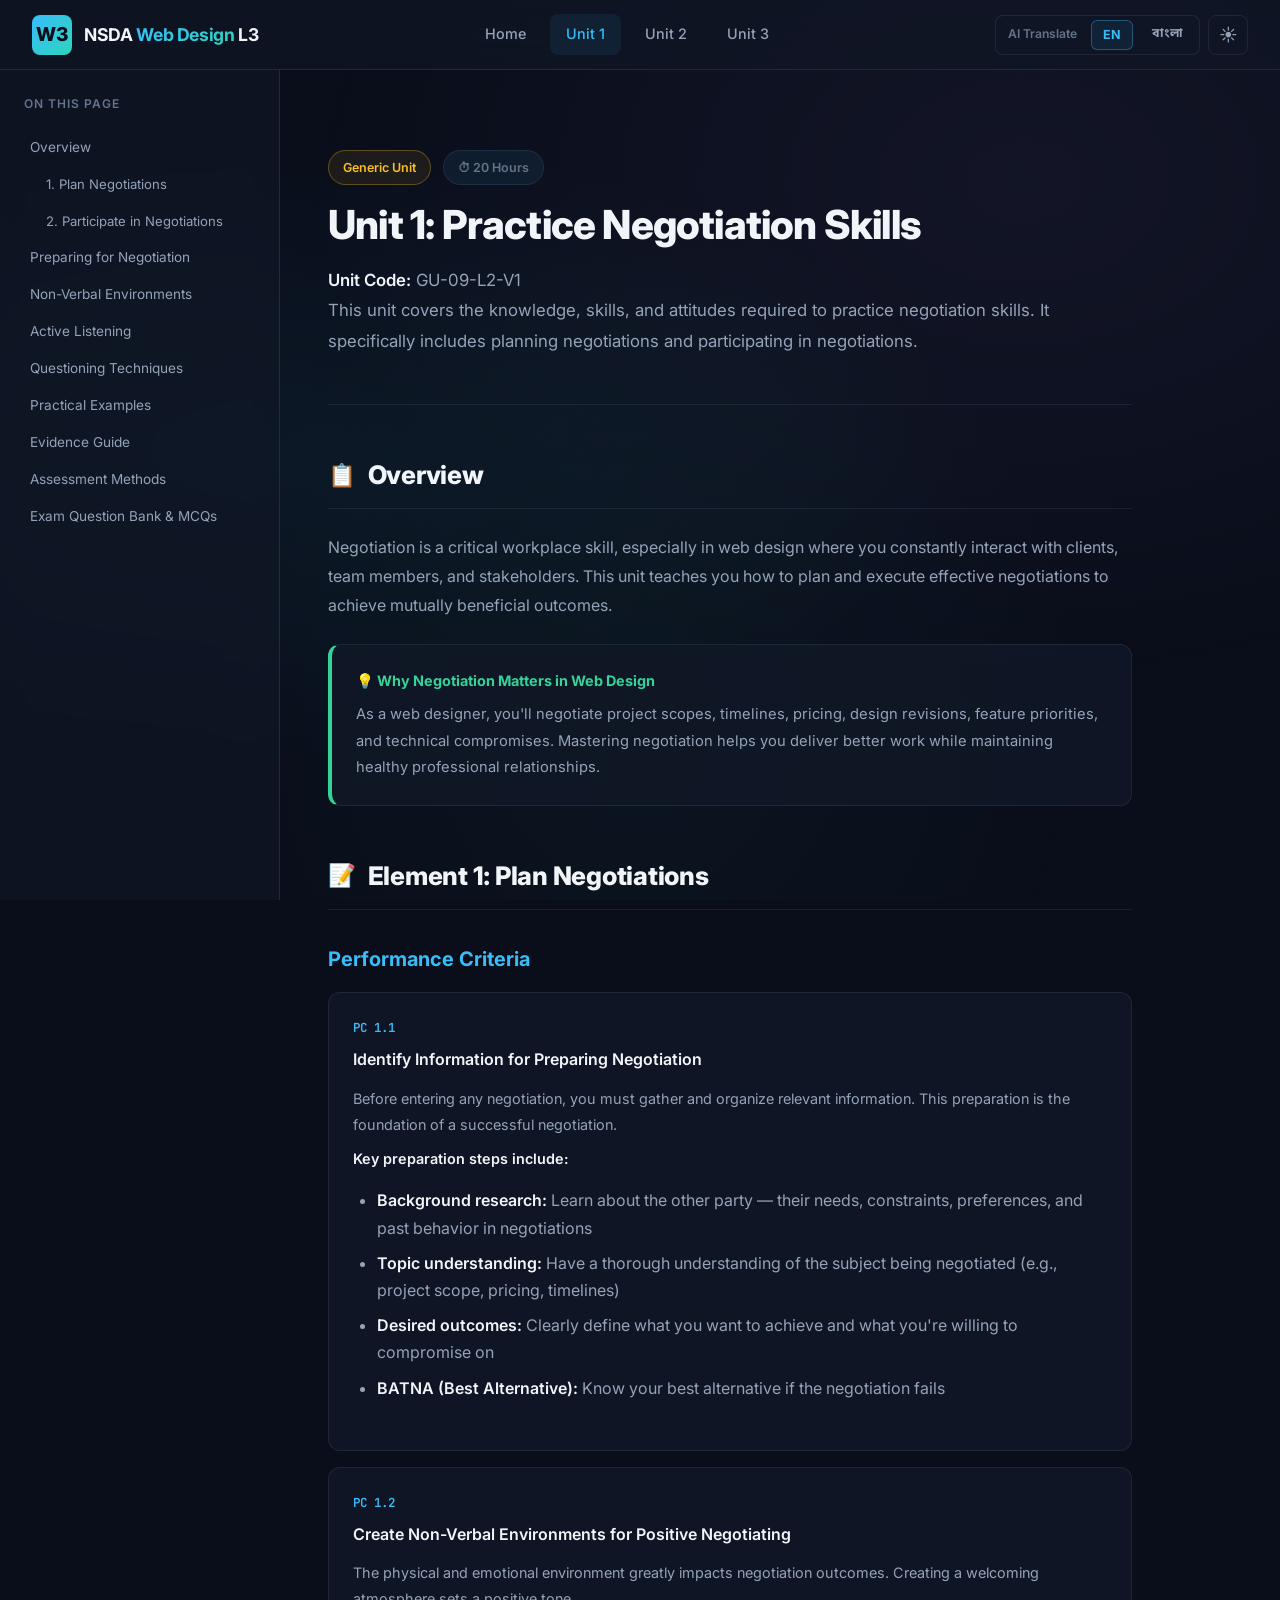
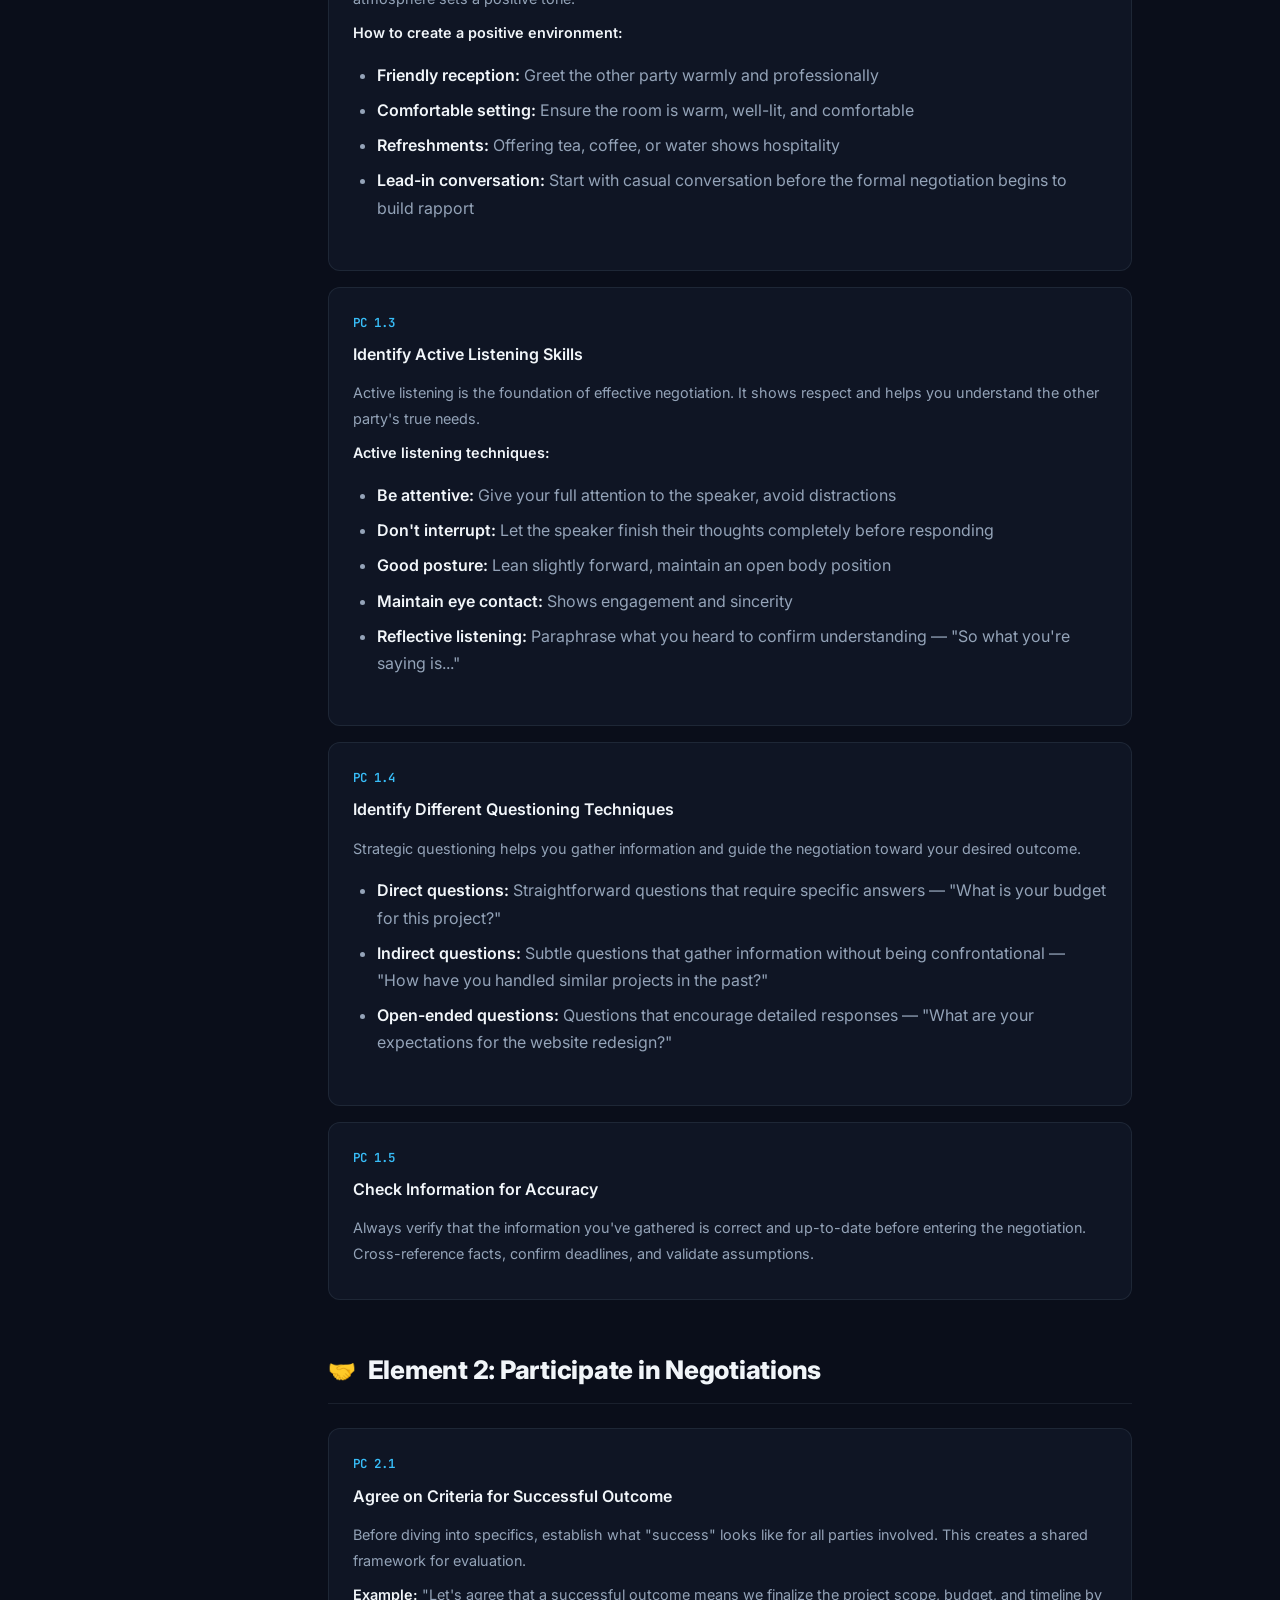
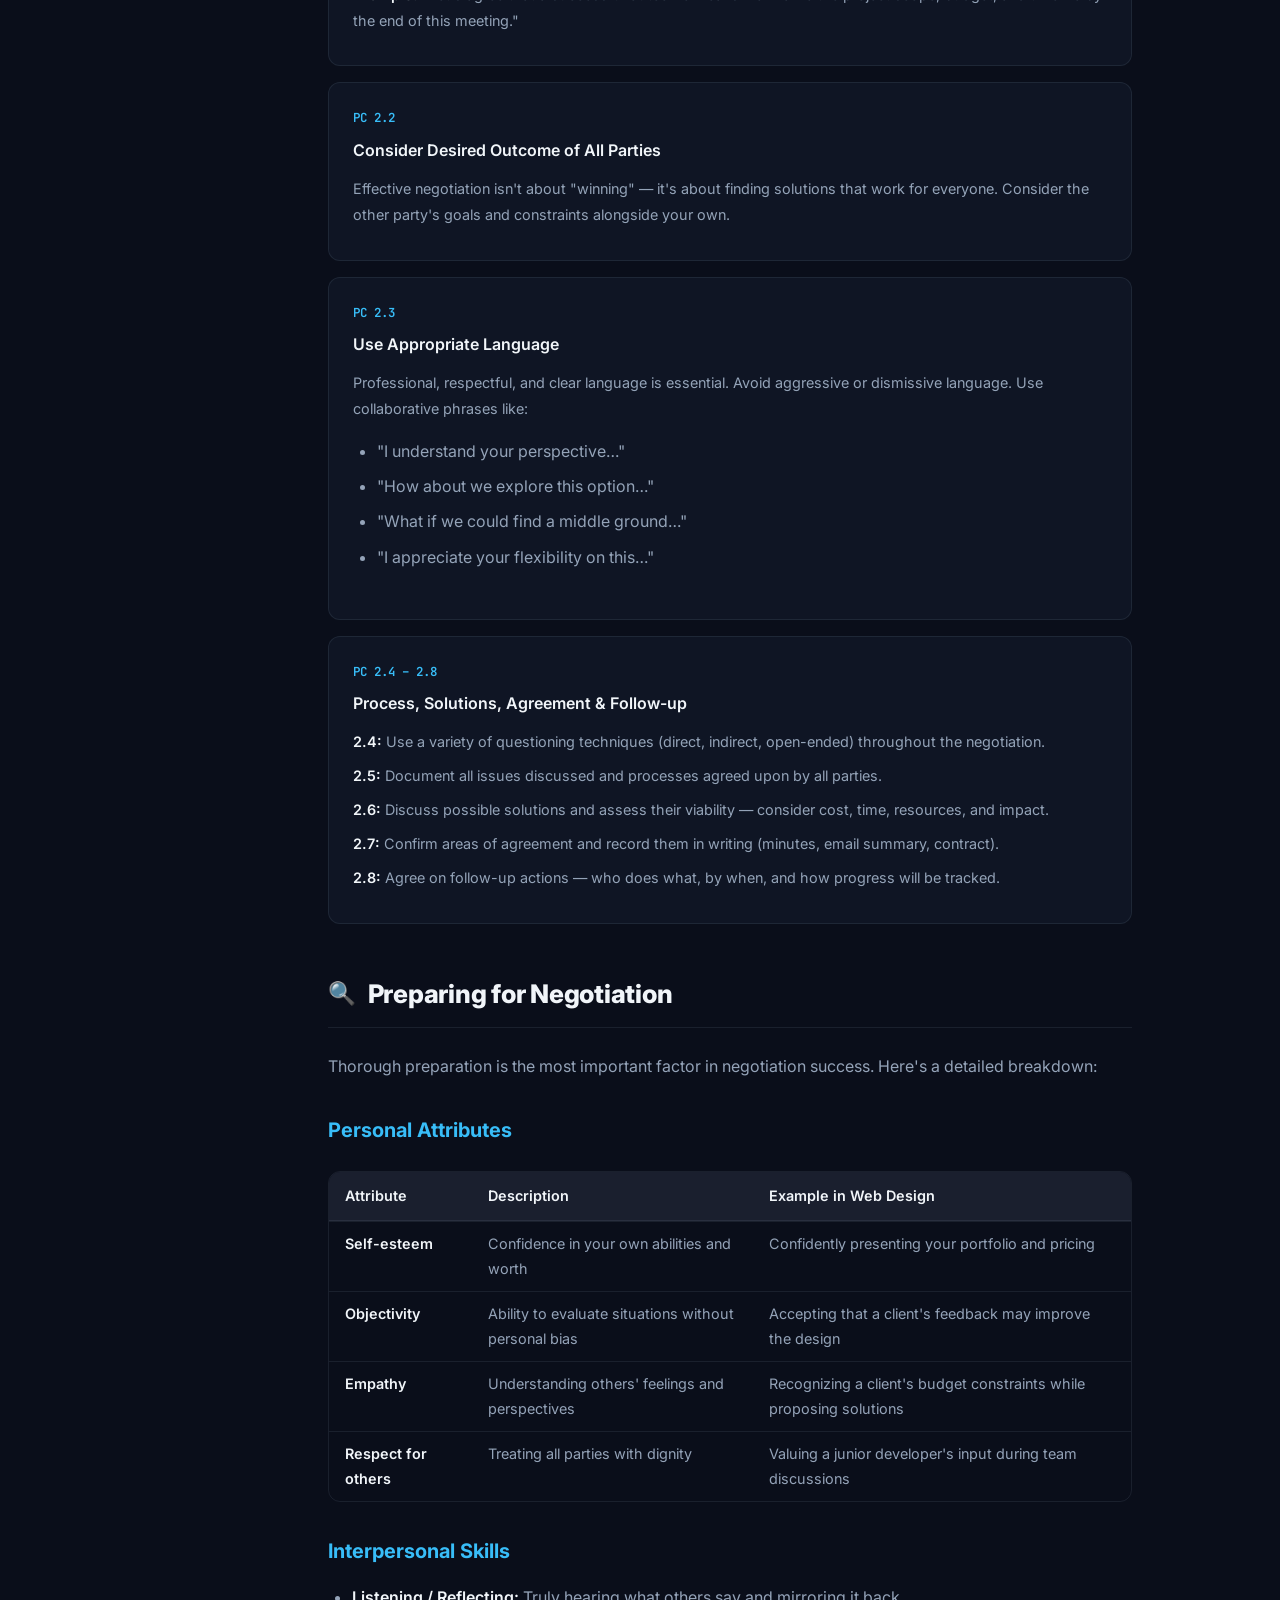
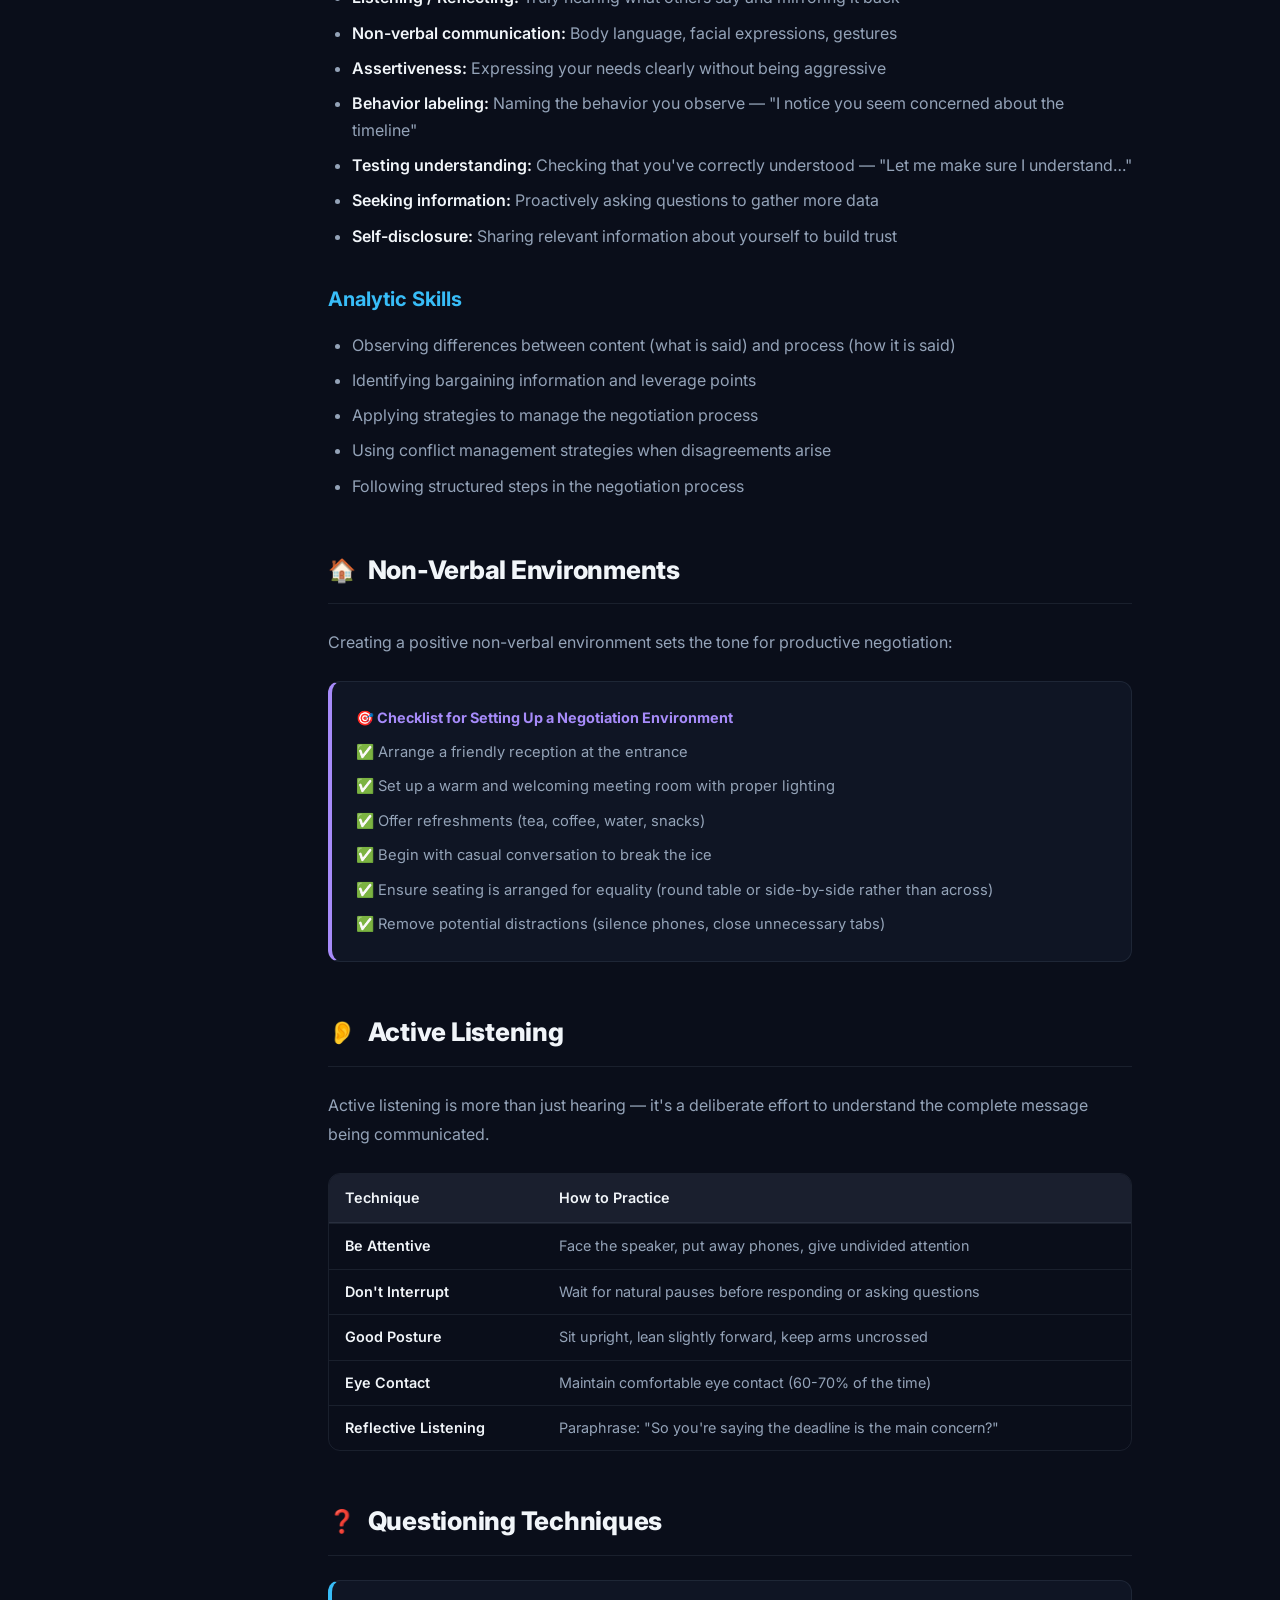
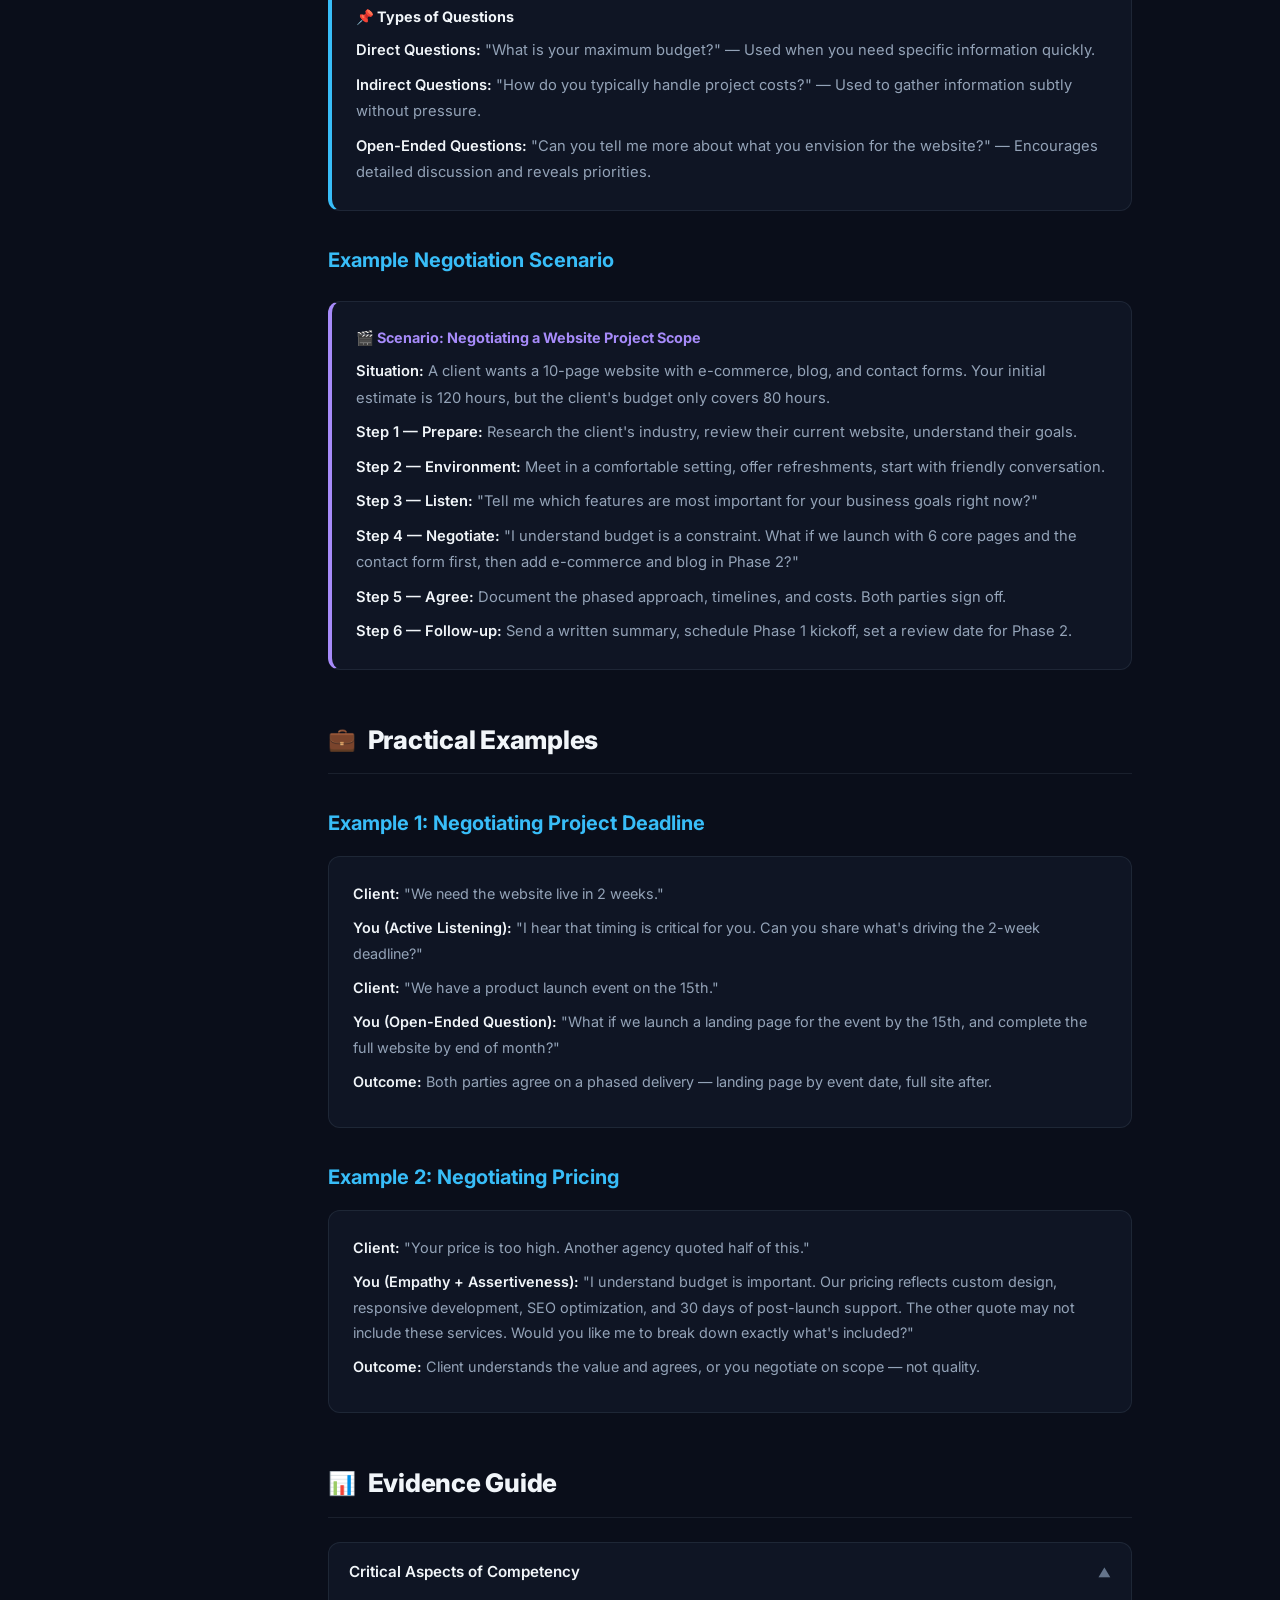
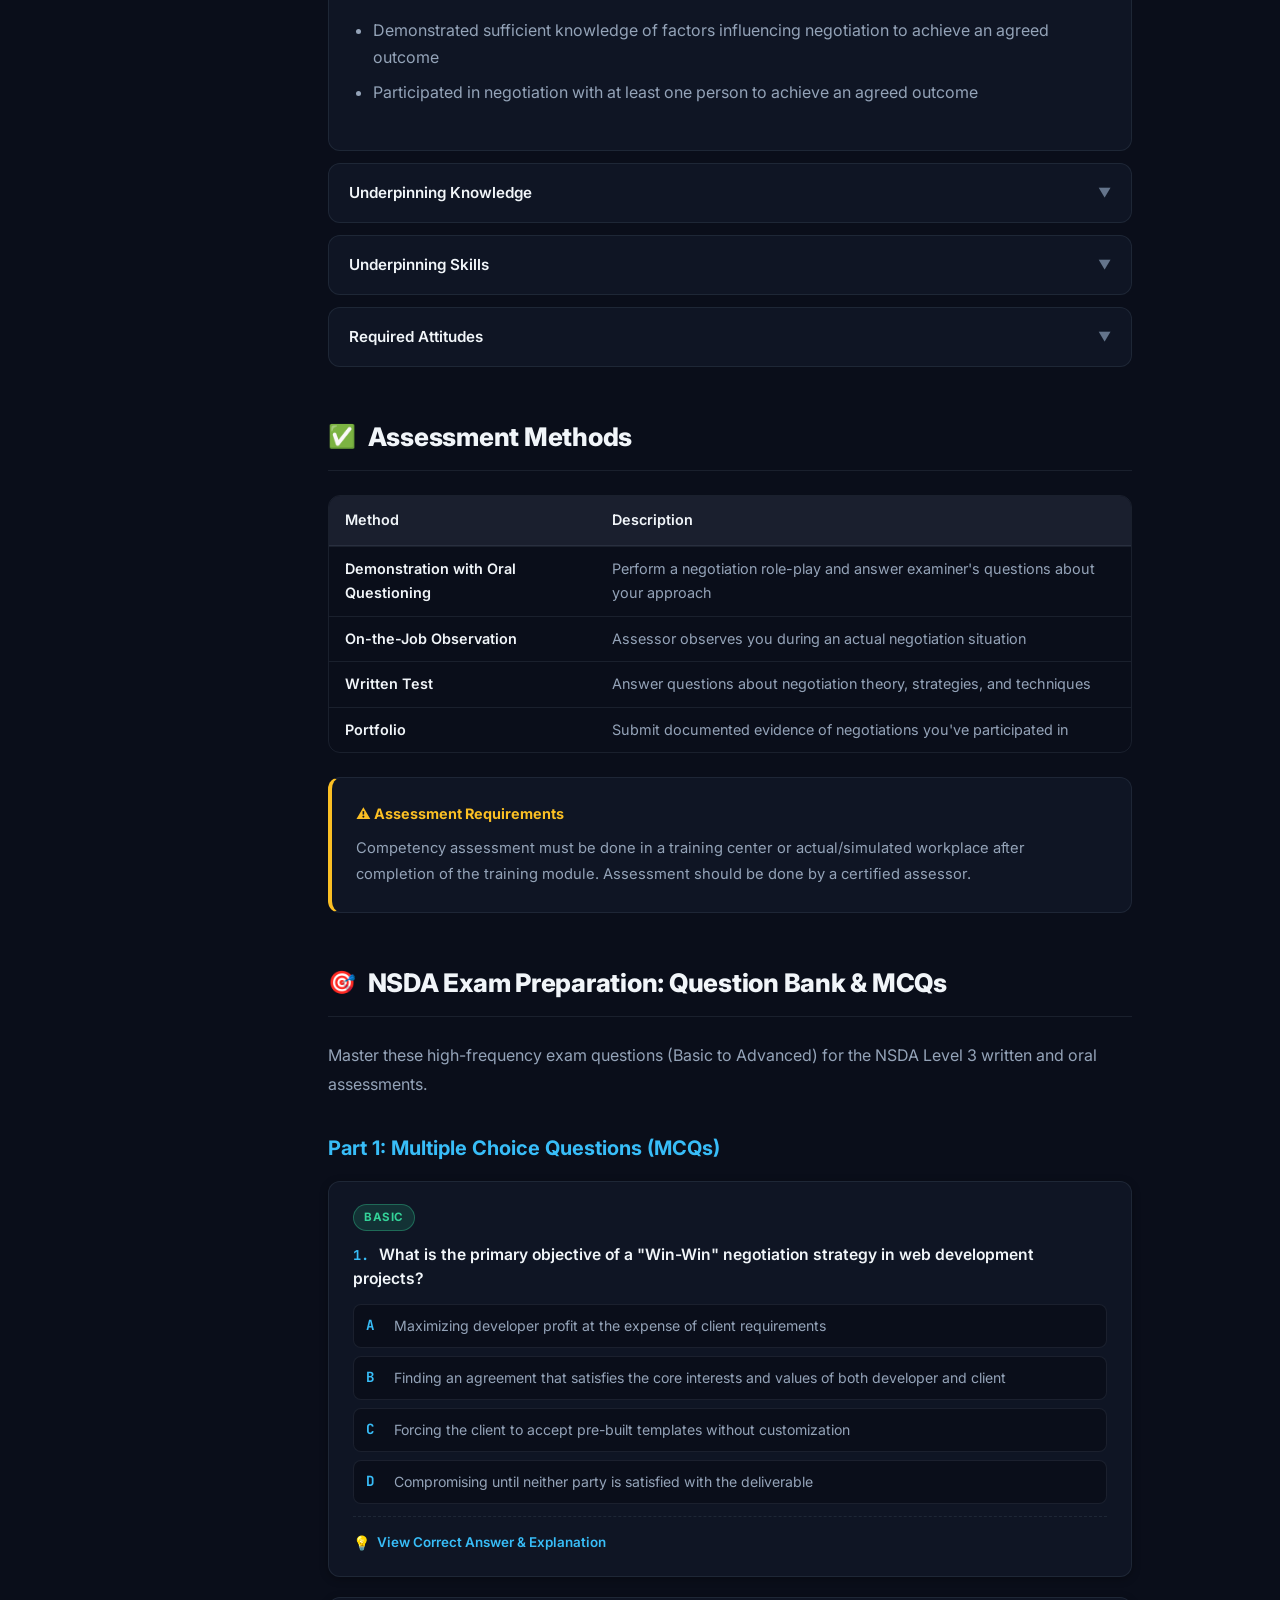
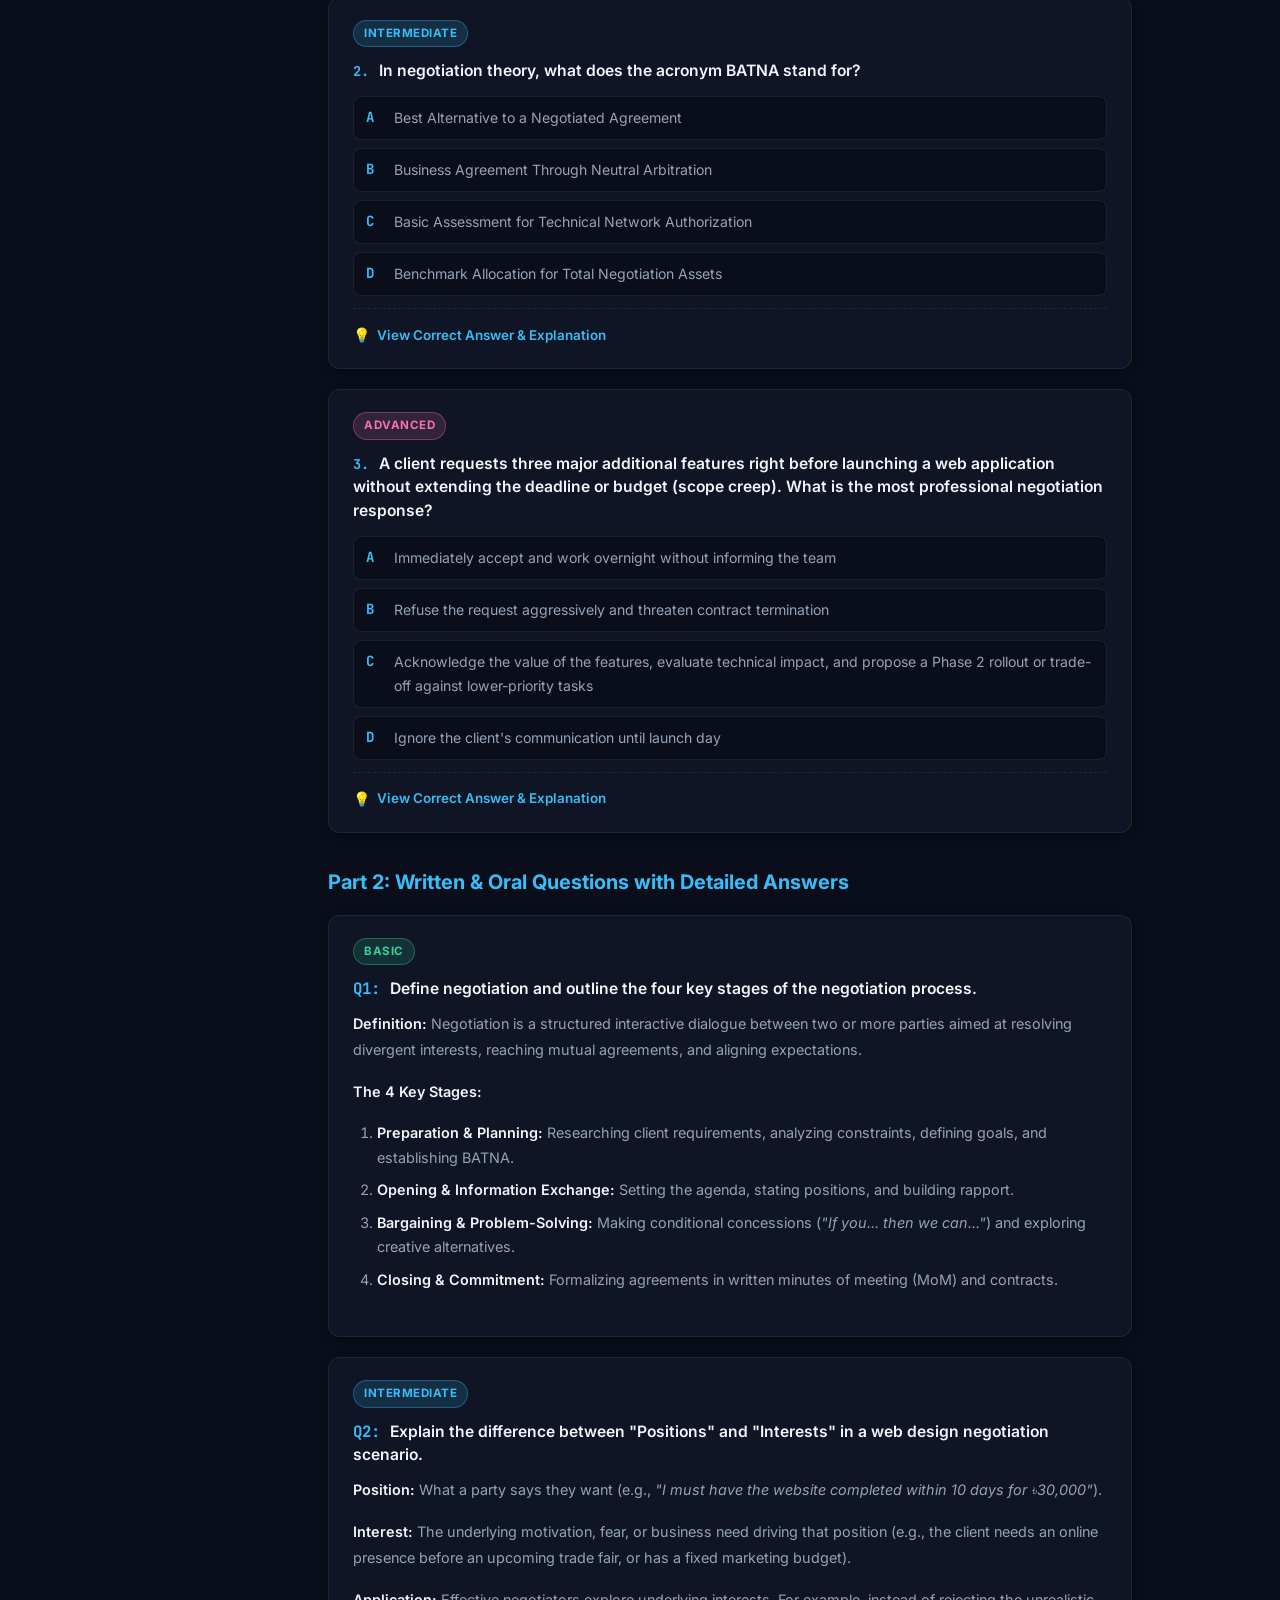
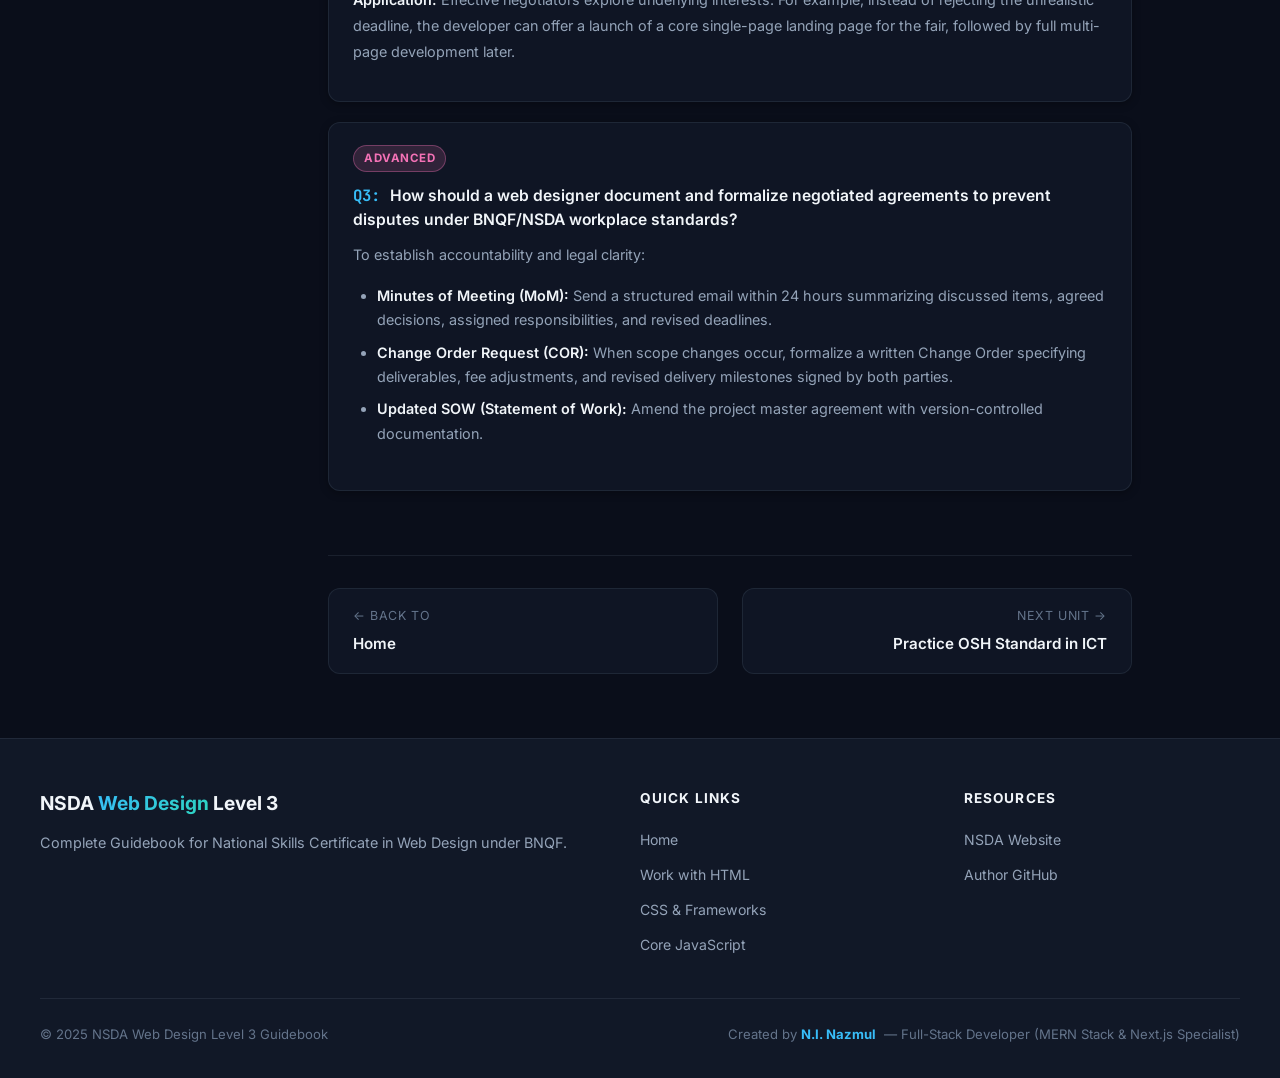
==== commit 1c496d12: "feat: add exam preparation question banks and MCQs across all course units" ====
--- a/unit1-negotiation.html
+++ b/unit1-negotiation.html
@@ -57,6 +57,7 @@
       <a href="#examples">Practical Examples</a>
       <a href="#evidence">Evidence Guide</a>
       <a href="#assessment">Assessment Methods</a>
+      <a href="#exam-prep">Exam Question Bank & MCQs</a>
     </nav>
   </aside>
 
@@ -391,6 +392,105 @@
       <div class="info-box warning">
         <div class="info-box-title">⚠️ Assessment Requirements</div>
         <p>Competency assessment must be done in a training center or actual/simulated workplace after completion of the training module. Assessment should be done by a certified assessor.</p>
+      </div>
+
+      <!-- ============================================
+           NSDA EXAM PREPARATION: MCQS & QUESTION BANK
+           ============================================ -->
+      <h2 id="exam-prep"><span class="icon">🎯</span> NSDA Exam Preparation: Question Bank & MCQs</h2>
+      <p>Master these high-frequency exam questions (Basic to Advanced) for the NSDA Level 3 written and oral assessments.</p>
+
+      <h3>Part 1: Multiple Choice Questions (MCQs)</h3>
+
+      <div class="mcq-card">
+        <span class="exam-level-tag exam-level-basic">Basic</span>
+        <div class="mcq-title"><span class="mcq-num">1.</span> What is the primary objective of a "Win-Win" negotiation strategy in web development projects?</div>
+        <div class="mcq-options-list">
+          <div class="mcq-opt"><span class="mcq-opt-key">A</span> Maximizing developer profit at the expense of client requirements</div>
+          <div class="mcq-opt"><span class="mcq-opt-key">B</span> Finding an agreement that satisfies the core interests and values of both developer and client</div>
+          <div class="mcq-opt"><span class="mcq-opt-key">C</span> Forcing the client to accept pre-built templates without customization</div>
+          <div class="mcq-opt"><span class="mcq-opt-key">D</span> Compromising until neither party is satisfied with the deliverable</div>
+        </div>
+        <details class="exam-reveal">
+          <summary>View Correct Answer & Explanation</summary>
+          <div class="exam-reveal-body">
+            <strong>Correct Answer: B</strong> — Win-Win (integrative negotiation) focuses on mutual gains, fostering long-term client relationships and sustainable project delivery.
+          </div>
+        </details>
+      </div>
+
+      <div class="mcq-card">
+        <span class="exam-level-tag exam-level-intermediate">Intermediate</span>
+        <div class="mcq-title"><span class="mcq-num">2.</span> In negotiation theory, what does the acronym <strong>BATNA</strong> stand for?</div>
+        <div class="mcq-options-list">
+          <div class="mcq-opt"><span class="mcq-opt-key">A</span> Best Alternative to a Negotiated Agreement</div>
+          <div class="mcq-opt"><span class="mcq-opt-key">B</span> Business Agreement Through Neutral Arbitration</div>
+          <div class="mcq-opt"><span class="mcq-opt-key">C</span> Basic Assessment for Technical Network Authorization</div>
+          <div class="mcq-opt"><span class="mcq-opt-key">D</span> Benchmark Allocation for Total Negotiation Assets</div>
+        </div>
+        <details class="exam-reveal">
+          <summary>View Correct Answer & Explanation</summary>
+          <div class="exam-reveal-body">
+            <strong>Correct Answer: A</strong> — BATNA is the course of action taken if negotiations fail. Knowing your BATNA provides leverage and defines your walk-away threshold.
+          </div>
+        </details>
+      </div>
+
+      <div class="mcq-card">
+        <span class="exam-level-tag exam-level-advanced">Advanced</span>
+        <div class="mcq-title"><span class="mcq-num">3.</span> A client requests three major additional features right before launching a web application without extending the deadline or budget (scope creep). What is the most professional negotiation response?</div>
+        <div class="mcq-options-list">
+          <div class="mcq-opt"><span class="mcq-opt-key">A</span> Immediately accept and work overnight without informing the team</div>
+          <div class="mcq-opt"><span class="mcq-opt-key">B</span> Refuse the request aggressively and threaten contract termination</div>
+          <div class="mcq-opt"><span class="mcq-opt-key">C</span> Acknowledge the value of the features, evaluate technical impact, and propose a Phase 2 rollout or trade-off against lower-priority tasks</div>
+          <div class="mcq-opt"><span class="mcq-opt-key">D</span> Ignore the client's communication until launch day</div>
+        </div>
+        <details class="exam-reveal">
+          <summary>View Correct Answer & Explanation</summary>
+          <div class="exam-reveal-body">
+            <strong>Correct Answer: C</strong> — Professional scope management requires objective impact assessment, transparent communication, and trade-off negotiation without confrontation.
+          </div>
+        </details>
+      </div>
+
+      <h3>Part 2: Written & Oral Questions with Detailed Answers</h3>
+
+      <div class="qa-card">
+        <span class="exam-level-tag exam-level-basic">Basic</span>
+        <div class="qa-question"><span class="qa-qnum">Q1:</span> Define negotiation and outline the four key stages of the negotiation process.</div>
+        <div class="qa-answer">
+          <p><strong>Definition:</strong> Negotiation is a structured interactive dialogue between two or more parties aimed at resolving divergent interests, reaching mutual agreements, and aligning expectations.</p>
+          <p><strong>The 4 Key Stages:</strong></p>
+          <ol>
+            <li><strong>Preparation & Planning:</strong> Researching client requirements, analyzing constraints, defining goals, and establishing BATNA.</li>
+            <li><strong>Opening & Information Exchange:</strong> Setting the agenda, stating positions, and building rapport.</li>
+            <li><strong>Bargaining & Problem-Solving:</strong> Making conditional concessions (<em>"If you... then we can..."</em>) and exploring creative alternatives.</li>
+            <li><strong>Closing & Commitment:</strong> Formalizing agreements in written minutes of meeting (MoM) and contracts.</li>
+          </ol>
+        </div>
+      </div>
+
+      <div class="qa-card">
+        <span class="exam-level-tag exam-level-intermediate">Intermediate</span>
+        <div class="qa-question"><span class="qa-qnum">Q2:</span> Explain the difference between "Positions" and "Interests" in a web design negotiation scenario.</div>
+        <div class="qa-answer">
+          <p><strong>Position:</strong> What a party says they want (e.g., <em>"I must have the website completed within 10 days for ৳30,000"</em>).</p>
+          <p><strong>Interest:</strong> The underlying motivation, fear, or business need driving that position (e.g., the client needs an online presence before an upcoming trade fair, or has a fixed marketing budget).</p>
+          <p><strong>Application:</strong> Effective negotiators explore underlying interests. For example, instead of rejecting the unrealistic deadline, the developer can offer a launch of a core single-page landing page for the fair, followed by full multi-page development later.</p>
+        </div>
+      </div>
+
+      <div class="qa-card">
+        <span class="exam-level-tag exam-level-advanced">Advanced</span>
+        <div class="qa-question"><span class="qa-qnum">Q3:</span> How should a web designer document and formalize negotiated agreements to prevent disputes under BNQF/NSDA workplace standards?</div>
+        <div class="qa-answer">
+          <p>To establish accountability and legal clarity:</p>
+          <ul>
+            <li><strong>Minutes of Meeting (MoM):</strong> Send a structured email within 24 hours summarizing discussed items, agreed decisions, assigned responsibilities, and revised deadlines.</li>
+            <li><strong>Change Order Request (COR):</strong> When scope changes occur, formalize a written Change Order specifying deliverables, fee adjustments, and revised delivery milestones signed by both parties.</li>
+            <li><strong>Updated SOW (Statement of Work):</strong> Amend the project master agreement with version-controlled documentation.</li>
+          </ul>
+        </div>
       </div>
 
       <!-- Navigation -->
--- a/styles.css
+++ b/styles.css
@@ -4,7 +4,7 @@
    Author: N.I. Nazmul
    ============================================ */
 
-@import url('https://fonts.googleapis.com/css2?family=Inter:wght@300;400;500;600;700;800;900&family=JetBrains+Mono:wght@400;500;600&display=swap');
+@import url('https://fonts.googleapis.com/css2?family=Inter:wght@300;400;500;600;700;800;900&family=JetBrains+Mono:wght@400;500;600&family=Noto+Sans+Bengali:wght@400;500;600;700&display=swap');
 
 /* --- CSS Custom Properties (Design Tokens) --- */
 :root {
@@ -50,6 +50,7 @@
 
   --font-body: 'Inter', -apple-system, BlinkMacSystemFont, sans-serif;
   --font-mono: 'JetBrains Mono', 'Fira Code', monospace;
+  --font-bn: 'Noto Sans Bengali', 'Nirmala UI', 'SolaimanLipi', sans-serif;
 
   --transition-fast: 0.2s ease;
   --transition-normal: 0.3s ease;
@@ -107,6 +108,28 @@
   min-height: 100vh;
   overflow-x: hidden;
   -webkit-font-smoothing: antialiased;
+}
+
+img,
+svg,
+video,
+canvas,
+iframe {
+  max-width: 100%;
+  height: auto;
+}
+
+img,
+svg {
+  display: block;
+}
+
+a,
+button,
+input,
+textarea,
+select {
+  font: inherit;
 }
 
 /* Animated background */
@@ -230,6 +253,115 @@
   border-color: var(--accent-cyan);
   color: var(--accent-cyan);
   background: var(--bg-hover);
+}
+
+.language-tools {
+  position: relative;
+  display: inline-flex;
+  align-items: center;
+  gap: 6px;
+  min-height: 40px;
+  padding: 4px;
+  border: 1px solid var(--border-color);
+  border-radius: var(--radius-sm);
+  background: var(--bg-glass);
+}
+
+.language-tools[data-state="error"] {
+  border-color: rgba(248, 113, 113, 0.45);
+}
+
+.language-tools-label {
+  padding: 0 8px;
+  font-size: 0.76rem;
+  font-weight: 600;
+  color: var(--text-muted);
+  white-space: nowrap;
+}
+
+.language-btn {
+  min-width: 42px;
+  height: 30px;
+  border: 1px solid transparent;
+  border-radius: 6px;
+  background: transparent;
+  color: var(--text-secondary);
+  cursor: pointer;
+  font-size: 0.78rem;
+  font-weight: 700;
+  transition: all var(--transition-fast);
+}
+
+.language-btn:disabled {
+  cursor: wait;
+  opacity: 0.75;
+}
+
+.language-btn[data-language="bn"] {
+  min-width: 56px;
+  font-family: var(--font-bn);
+}
+
+.language-btn:hover,
+.language-btn.active {
+  border-color: rgba(56, 189, 248, 0.35);
+  color: var(--accent-cyan);
+  background: var(--bg-hover);
+}
+
+.language-tools[data-state="loading"] .language-btn.active::after {
+  content: "";
+  display: inline-block;
+  width: 6px;
+  height: 6px;
+  margin-left: 5px;
+  border: 1px solid currentColor;
+  border-top-color: transparent;
+  border-radius: 50%;
+  animation: spin 0.8s linear infinite;
+}
+
+.language-status {
+  position: absolute;
+  width: 1px;
+  height: 1px;
+  overflow: hidden;
+  clip: rect(0, 0, 0, 0);
+  white-space: nowrap;
+}
+
+.language-tools[data-state="error"] .language-status {
+  position: static;
+  width: auto;
+  height: auto;
+  padding: 0 6px;
+  clip: auto;
+  color: var(--accent-red);
+  font-size: 0.72rem;
+  font-weight: 600;
+}
+
+html[lang="bn"] body {
+  font-family: var(--font-bn);
+}
+
+#google_translate_element,
+.goog-te-banner-frame,
+.goog-te-gadget,
+.goog-te-balloon-frame,
+.goog-te-menu-frame,
+.VIpgJd-ZVi9od-ORHb-OEVmcd,
+iframe.skiptranslate {
+  display: none !important;
+}
+
+body {
+  top: 0 !important;
+}
+
+body.translated-ltr,
+body.translated-rtl {
+  top: 0 !important;
 }
 
 .hamburger {
@@ -265,6 +397,8 @@
   z-index: 999;
   flex-direction: column;
   gap: 4px;
+  max-height: calc(100dvh - var(--header-height));
+  overflow-y: auto;
 }
 
 .mobile-nav.active {
@@ -371,6 +505,44 @@
   margin-left: var(--sidebar-width);
   padding: 2rem 3rem 4rem;
   max-width: 900px;
+  min-width: 0;
+}
+
+.sidebar-toggle {
+  display: none;
+  position: fixed;
+  right: 1rem;
+  bottom: 1rem;
+  z-index: 650;
+  align-items: center;
+  gap: 8px;
+  min-height: 44px;
+  padding: 0.75rem 1rem;
+  border: 1px solid var(--border-glass);
+  border-radius: var(--radius-sm);
+  background: var(--bg-glass);
+  color: var(--text-primary);
+  box-shadow: var(--shadow-md);
+  backdrop-filter: blur(12px);
+  -webkit-backdrop-filter: blur(12px);
+  cursor: pointer;
+}
+
+.sidebar-toggle:hover {
+  border-color: var(--accent-cyan);
+  color: var(--accent-cyan);
+}
+
+.sidebar-backdrop {
+  display: none;
+  position: fixed;
+  inset: var(--header-height) 0 0;
+  z-index: 450;
+  background: rgba(0, 0, 0, 0.35);
+}
+
+body.sidebar-open {
+  overflow: hidden;
 }
 
 /* --- Hero Section (Home) --- */
@@ -403,6 +575,8 @@
   display: inline-flex;
   align-items: center;
   gap: 8px;
+  flex-wrap: wrap;
+  justify-content: center;
   background: var(--bg-glass);
   backdrop-filter: blur(10px);
   border: 1px solid var(--border-glass);
@@ -429,6 +603,10 @@
   50% { opacity: 0.5; transform: scale(1.3); }
 }
 
+@keyframes spin {
+  to { transform: rotate(360deg); }
+}
+
 .hero h1 {
   font-size: clamp(2.5rem, 6vw, 4rem);
   font-weight: 900;
@@ -462,11 +640,15 @@
 }
 
 .hero-stats {
-  display: flex;
+  display: grid;
+  grid-template-columns: repeat(4, minmax(110px, 1fr));
   justify-content: center;
   gap: 3rem;
   margin-top: 3rem;
   position: relative;
+  max-width: 760px;
+  margin-left: auto;
+  margin-right: auto;
 }
 
 .hero-stat {
@@ -585,7 +767,7 @@
 /* --- Unit Cards Grid (Home Page) --- */
 .units-grid {
   display: grid;
-  grid-template-columns: repeat(auto-fill, minmax(340px, 1fr));
+  grid-template-columns: repeat(auto-fit, minmax(min(100%, 320px), 1fr));
   gap: 1.5rem;
   max-width: 1200px;
   margin: 0 auto;
@@ -666,6 +848,7 @@
 .unit-card-meta {
   display: flex;
   align-items: center;
+  flex-wrap: wrap;
   gap: 1rem;
   font-size: 0.8rem;
   color: var(--text-muted);
@@ -687,6 +870,7 @@
 .unit-header-meta {
   display: flex;
   align-items: center;
+  flex-wrap: wrap;
   gap: 12px;
   margin-bottom: 1rem;
 }
@@ -751,6 +935,7 @@
   display: flex;
   align-items: center;
   gap: 12px;
+  overflow-wrap: anywhere;
 }
 
 .content h2 .icon {
@@ -775,6 +960,7 @@
   margin-bottom: 1rem;
   color: var(--text-secondary);
   line-height: 1.8;
+  overflow-wrap: anywhere;
 }
 
 .content strong {
@@ -791,6 +977,7 @@
 .content li {
   margin-bottom: 0.5rem;
   line-height: 1.7;
+  overflow-wrap: anywhere;
 }
 
 .content a {
@@ -909,6 +1096,7 @@
   overflow-x: auto;
   background: var(--bg-code);
   margin: 0;
+  -webkit-overflow-scrolling: touch;
 }
 
 .code-block code {
@@ -950,14 +1138,18 @@
   margin: 1.5rem 0;
   border-radius: var(--radius-md);
   border: 1px solid var(--border-color);
-}
-
+  -webkit-overflow-scrolling: touch;
+}
+
+.table-wrapper table,
 .content table {
   width: 100%;
   border-collapse: collapse;
   font-size: 0.9rem;
-}
-
+  min-width: 640px;
+}
+
+.table-wrapper th,
 .content th {
   background: var(--bg-code);
   padding: 12px 16px;
@@ -968,16 +1160,20 @@
   white-space: nowrap;
 }
 
+.table-wrapper td,
 .content td {
   padding: 10px 16px;
   border-bottom: 1px solid var(--border-color);
   color: var(--text-secondary);
-}
-
+  vertical-align: top;
+}
+
+.table-wrapper tr:hover td,
 .content tr:hover td {
   background: var(--bg-hover);
 }
 
+.table-wrapper tr:last-child td,
 .content tr:last-child td {
   border-bottom: none;
 }
@@ -1014,7 +1210,7 @@
 /* --- Color Swatches --- */
 .color-palette {
   display: grid;
-  grid-template-columns: repeat(auto-fill, minmax(120px, 1fr));
+  grid-template-columns: repeat(auto-fit, minmax(120px, 1fr));
   gap: 1rem;
   margin: 1.5rem 0;
 }
@@ -1346,17 +1542,29 @@
 
 @media (max-width: 992px) {
   .sidebar {
+    width: min(82vw, var(--sidebar-width));
     transform: translateX(-100%);
     transition: transform var(--transition-normal);
     z-index: 500;
+    box-shadow: var(--shadow-lg);
   }
 
   .sidebar.open {
     transform: translateX(0);
   }
 
+  .sidebar-toggle {
+    display: inline-flex;
+  }
+
+  body.sidebar-open .sidebar-backdrop {
+    display: block;
+  }
+
   .page-content {
     margin-left: 0;
+    max-width: none;
+    width: 100%;
   }
 
   .footer-content {
@@ -1366,10 +1574,11 @@
 
   .hero-stats {
     gap: 2rem;
+    grid-template-columns: repeat(2, minmax(120px, 1fr));
   }
 
   .units-grid {
-    grid-template-columns: repeat(auto-fill, minmax(280px, 1fr));
+    grid-template-columns: repeat(auto-fit, minmax(min(100%, 280px), 1fr));
   }
 }
 
@@ -1378,6 +1587,30 @@
     --header-height: 60px;
   }
 
+  html {
+    font-size: 15px;
+  }
+
+  .header {
+    padding: 0 1rem;
+  }
+
+  .header-logo {
+    gap: 10px;
+    min-width: 0;
+  }
+
+  .header-logo-icon {
+    width: 36px;
+    height: 36px;
+    font-size: 1rem;
+  }
+
+  .header-logo-text {
+    font-size: 0.95rem;
+    white-space: nowrap;
+  }
+
   .header-nav {
     display: none;
   }
@@ -1386,6 +1619,14 @@
     display: flex;
   }
 
+  .mobile-nav {
+    padding: 0.75rem;
+  }
+
+  .language-tools-label {
+    display: none;
+  }
+
   .hero {
     padding: 4rem 1.5rem 3rem;
   }
@@ -1395,29 +1636,68 @@
   }
 
   .hero-stats {
-    flex-direction: column;
-    gap: 1.5rem;
+    gap: 1rem;
+  }
+
+  .hero-stat {
+    padding: 1rem;
+    border: 1px solid var(--border-color);
+    border-radius: var(--radius-md);
+    background: rgba(17, 24, 39, 0.35);
+  }
+
+  .hero-stat-value {
+    font-size: 2rem;
   }
 
   .section {
     padding: 3rem 1.5rem;
   }
 
+  .section-header {
+    margin-bottom: 2rem;
+  }
+
   .page-content {
     padding: 1.5rem;
   }
 
+  .unit-header {
+    padding-top: 2rem;
+    margin-bottom: 2rem;
+  }
+
   .unit-nav {
     flex-direction: column;
+    gap: 1rem;
+  }
+
+  .unit-nav a:last-child {
+    text-align: left;
   }
 
   .content h2 {
     font-size: 1.3rem;
+    align-items: flex-start;
   }
 
   .units-grid {
     grid-template-columns: 1fr;
     padding: 0 1.5rem;
+  }
+
+  .unit-card,
+  .pc-card,
+  .info-box {
+    padding: 1.25rem;
+  }
+
+  .course-table {
+    padding: 0 1.5rem;
+  }
+
+  .demo-box-content {
+    padding: 1.25rem;
   }
 
   .footer-bottom {
@@ -1425,19 +1705,318 @@
     gap: 1rem;
     text-align: center;
   }
+
+  .footer-author {
+    flex-wrap: wrap;
+    justify-content: center;
+  }
 }
 
 @media (max-width: 480px) {
+  html {
+    font-size: 14px;
+  }
+
+  .header {
+    padding: 0 0.75rem;
+  }
+
+  .header-logo-text span {
+    display: none;
+  }
+
+  .theme-toggle {
+    width: 36px;
+    height: 36px;
+  }
+
+  .language-tools-label {
+    display: none;
+  }
+
+  .language-tools {
+    min-height: 36px;
+  }
+
+  .language-tools[data-state="error"] .language-status {
+    position: absolute;
+    width: 1px;
+    height: 1px;
+    overflow: hidden;
+    clip: rect(0, 0, 0, 0);
+  }
+
+  .language-btn {
+    min-width: 36px;
+    height: 28px;
+    font-size: 0.72rem;
+  }
+
+  .language-btn[data-language="bn"] {
+    min-width: 50px;
+  }
+
   .hero h1 {
     font-size: 1.6rem;
   }
 
+  .hero {
+    padding: 3rem 1rem 2.5rem;
+  }
+
+  .hero-badge {
+    width: 100%;
+    border-radius: var(--radius-md);
+    padding: 0.75rem 1rem;
+  }
+
+  .hero-subtitle {
+    font-size: 1rem;
+  }
+
+  .hero-stats {
+    grid-template-columns: 1fr;
+  }
+
   .author-card {
+    width: 100%;
     flex-direction: column;
     text-align: center;
+    padding: 1.25rem;
   }
 
   .author-info {
     text-align: center;
   }
-}
+
+  .section {
+    padding: 2.5rem 1rem;
+  }
+
+  .section-title {
+    font-size: 1.55rem;
+  }
+
+  .section-desc {
+    font-size: 0.98rem;
+  }
+
+  .page-content {
+    padding: 1rem;
+  }
+
+  .content h2 {
+    gap: 8px;
+  }
+
+  .content ul,
+  .content ol {
+    margin-left: 1.1rem;
+  }
+
+  .code-block-header {
+    gap: 0.75rem;
+  }
+
+  .code-block pre {
+    padding: 1rem;
+  }
+
+  .code-block code {
+    font-size: 0.78rem;
+  }
+
+  .table-wrapper table,
+  .content table {
+    min-width: 560px;
+    font-size: 0.82rem;
+  }
+
+  .table-wrapper th,
+  .table-wrapper td,
+  .content th,
+  .content td {
+    padding: 10px 12px;
+  }
+
+  .units-grid,
+  .course-table {
+    padding: 0 1rem;
+  }
+
+  .back-to-top {
+    right: 1rem;
+    bottom: 4.5rem;
+  }
+
+  .sidebar-toggle {
+    left: 1rem;
+    right: 1rem;
+    justify-content: center;
+  }
+}
+
+/* ============================================
+   NSDA Exam Q&A and MCQ System
+   ============================================ */
+.exam-section {
+  margin-top: 3rem;
+  padding-top: 1.5rem;
+  border-top: 1px solid var(--border-color);
+}
+
+.exam-level-tag {
+  display: inline-flex;
+  align-items: center;
+  gap: 4px;
+  padding: 3px 10px;
+  border-radius: 50px;
+  font-size: 0.72rem;
+  font-weight: 700;
+  letter-spacing: 0.5px;
+  text-transform: uppercase;
+  margin-bottom: 0.75rem;
+}
+
+.exam-level-basic {
+  background: rgba(52, 211, 153, 0.15);
+  color: var(--accent-green);
+  border: 1px solid rgba(52, 211, 153, 0.35);
+}
+
+.exam-level-intermediate {
+  background: rgba(56, 189, 248, 0.15);
+  color: var(--accent-cyan);
+  border: 1px solid rgba(56, 189, 248, 0.35);
+}
+
+.exam-level-advanced {
+  background: rgba(244, 114, 182, 0.15);
+  color: var(--accent-pink);
+  border: 1px solid rgba(244, 114, 182, 0.35);
+}
+
+.mcq-card, .qa-card {
+  background: var(--bg-card);
+  border: 1px solid var(--border-color);
+  border-radius: var(--radius-md);
+  padding: 1.25rem 1.5rem;
+  margin-bottom: 1.25rem;
+  box-shadow: var(--shadow-sm);
+  transition: transform var(--transition-fast), border-color var(--transition-fast);
+}
+
+.mcq-card:hover, .qa-card:hover {
+  border-color: var(--border-glass);
+}
+
+.mcq-num {
+  font-family: var(--font-mono);
+  font-size: 0.85rem;
+  color: var(--accent-cyan);
+  font-weight: 700;
+  margin-right: 6px;
+}
+
+.mcq-title {
+  font-weight: 600;
+  font-size: 0.98rem;
+  color: var(--text-primary);
+  margin-bottom: 0.85rem;
+  line-height: 1.5;
+}
+
+.mcq-options-list {
+  display: flex;
+  flex-direction: column;
+  gap: 0.5rem;
+  margin-bottom: 0.75rem;
+}
+
+.mcq-opt {
+  display: flex;
+  align-items: flex-start;
+  gap: 10px;
+  padding: 9px 12px;
+  border-radius: var(--radius-sm);
+  background: var(--bg-primary);
+  border: 1px solid var(--border-color);
+  font-size: 0.88rem;
+  color: var(--text-secondary);
+}
+
+.mcq-opt-key {
+  font-family: var(--font-mono);
+  font-weight: 700;
+  color: var(--accent-cyan);
+  min-width: 18px;
+}
+
+.exam-reveal {
+  margin-top: 0.75rem;
+  border-top: 1px dashed var(--border-color);
+  padding-top: 0.75rem;
+}
+
+.exam-reveal summary {
+  cursor: pointer;
+  font-size: 0.84rem;
+  font-weight: 600;
+  color: var(--accent-cyan);
+  display: inline-flex;
+  align-items: center;
+  gap: 6px;
+  user-select: none;
+  list-style: none;
+  transition: color var(--transition-fast);
+}
+
+.exam-reveal summary:hover {
+  color: var(--accent-teal);
+}
+
+.exam-reveal summary::-webkit-details-marker {
+  display: none;
+}
+
+.exam-reveal summary::before {
+  content: "💡";
+  font-size: 0.88rem;
+}
+
+.exam-reveal[open] summary::before {
+  content: "🔽";
+}
+
+.exam-reveal-body {
+  margin-top: 0.6rem;
+  padding: 0.85rem 1.1rem;
+  border-radius: var(--radius-sm);
+  background: var(--bg-hover);
+  border-left: 3px solid var(--accent-green);
+  font-size: 0.88rem;
+  color: var(--text-primary);
+  line-height: 1.6;
+}
+
+.qa-question {
+  font-weight: 600;
+  font-size: 0.98rem;
+  color: var(--text-primary);
+  margin-bottom: 0.65rem;
+  line-height: 1.5;
+}
+
+.qa-qnum {
+  font-family: var(--font-mono);
+  color: var(--accent-cyan);
+  font-weight: 700;
+  margin-right: 6px;
+}
+
+.qa-answer {
+  color: var(--text-secondary);
+  font-size: 0.9rem;
+  line-height: 1.6;
+}
+
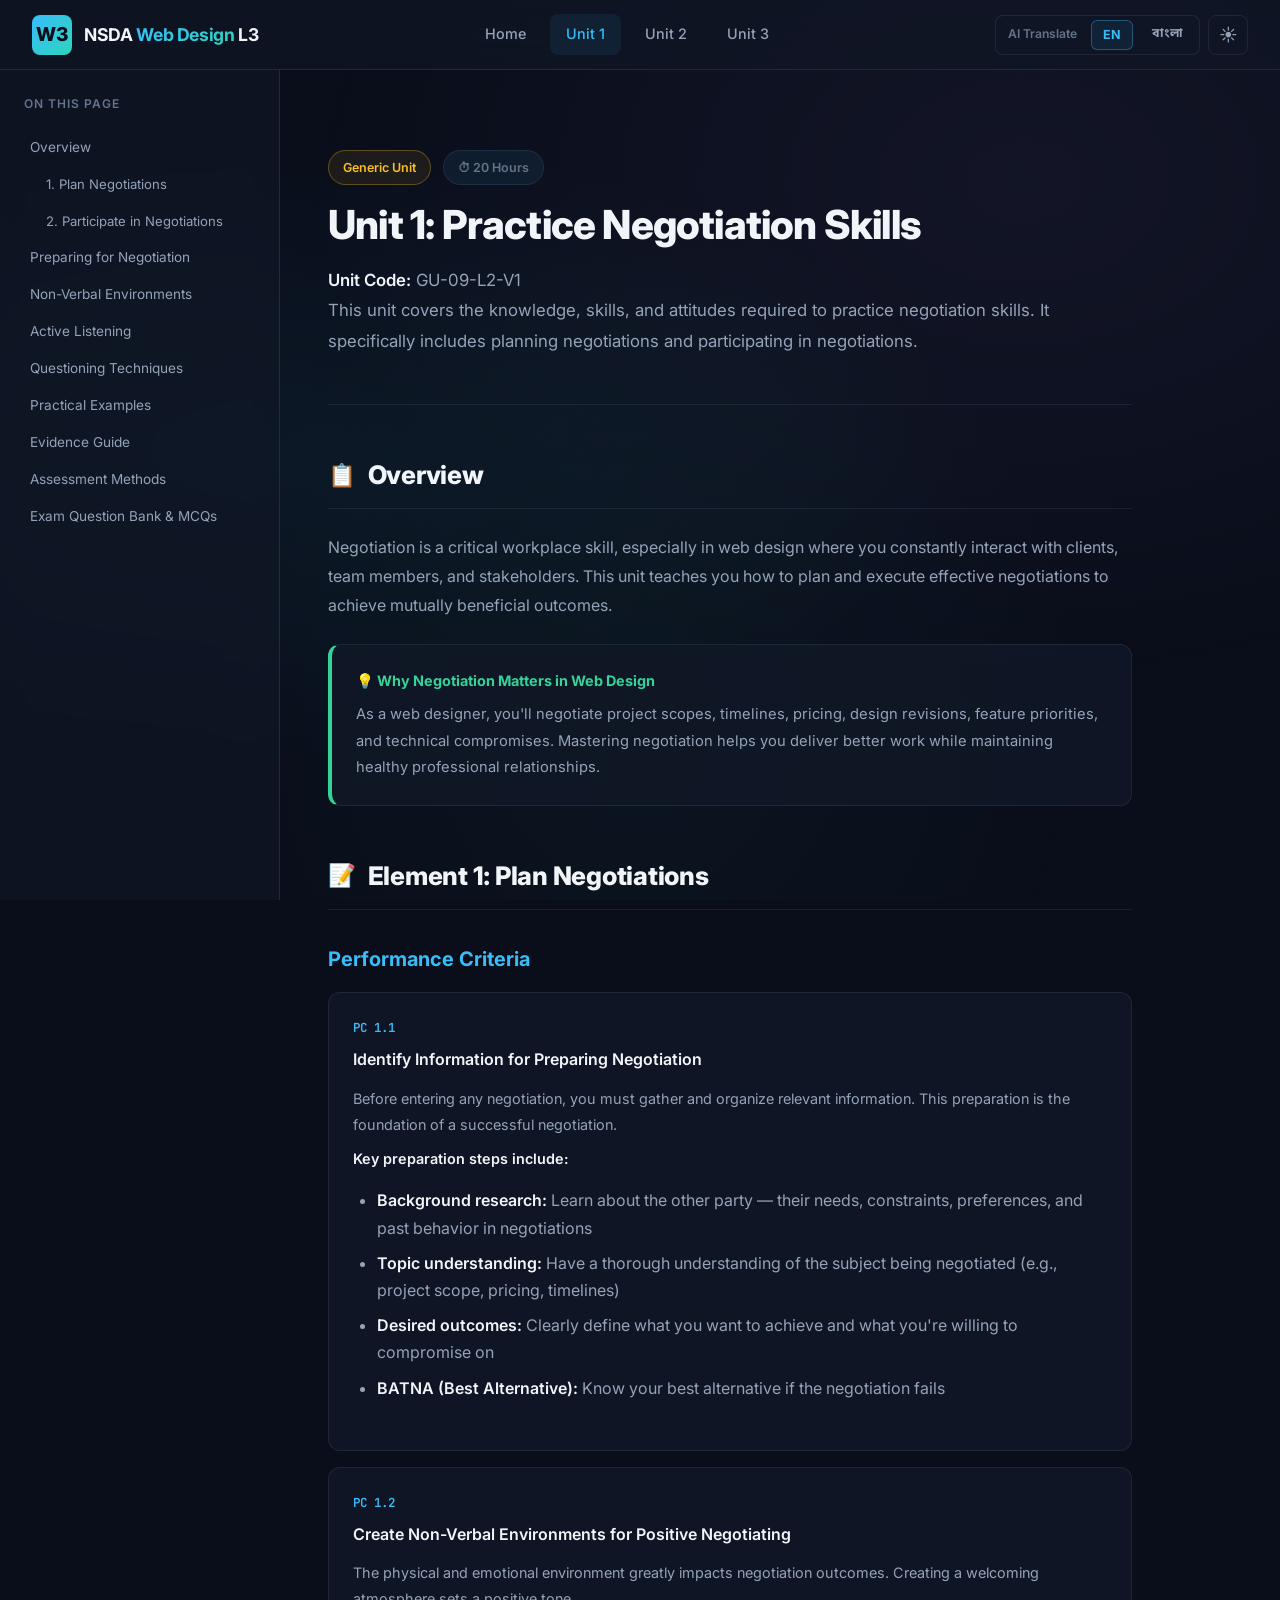
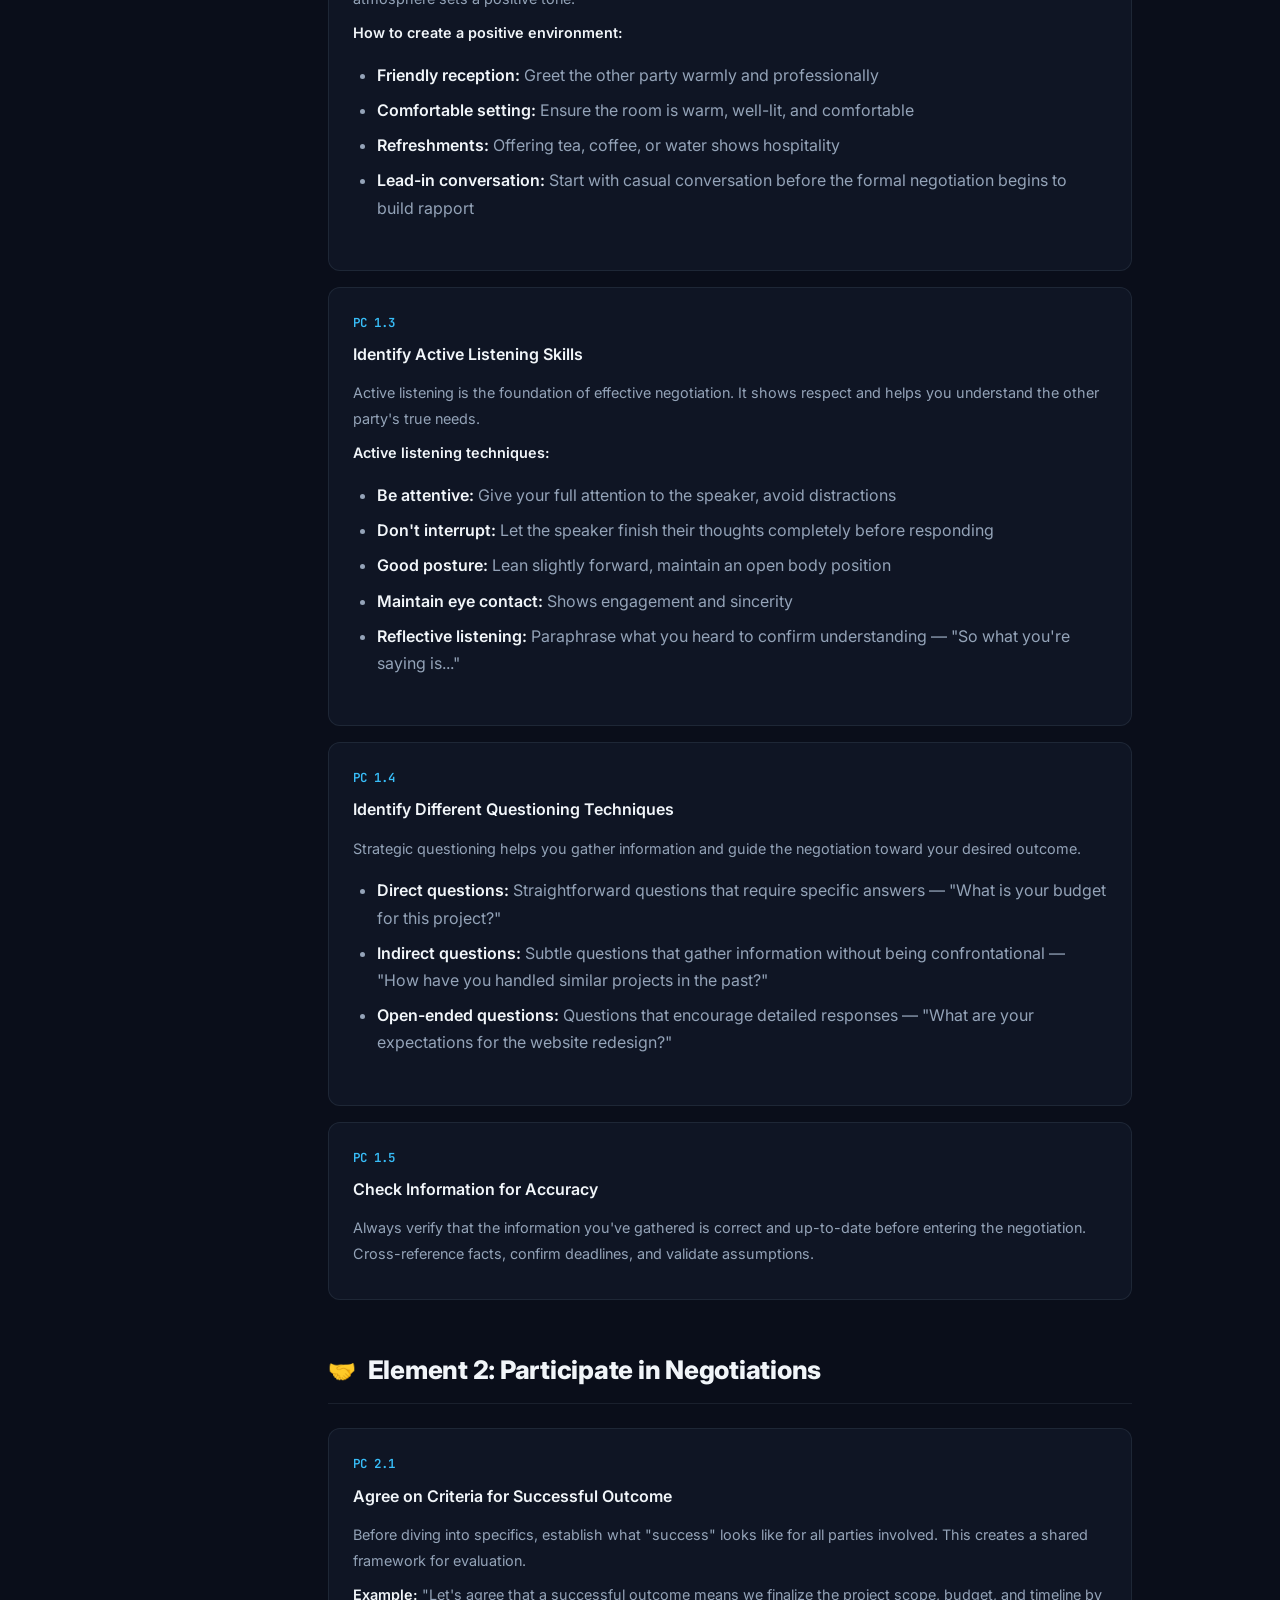
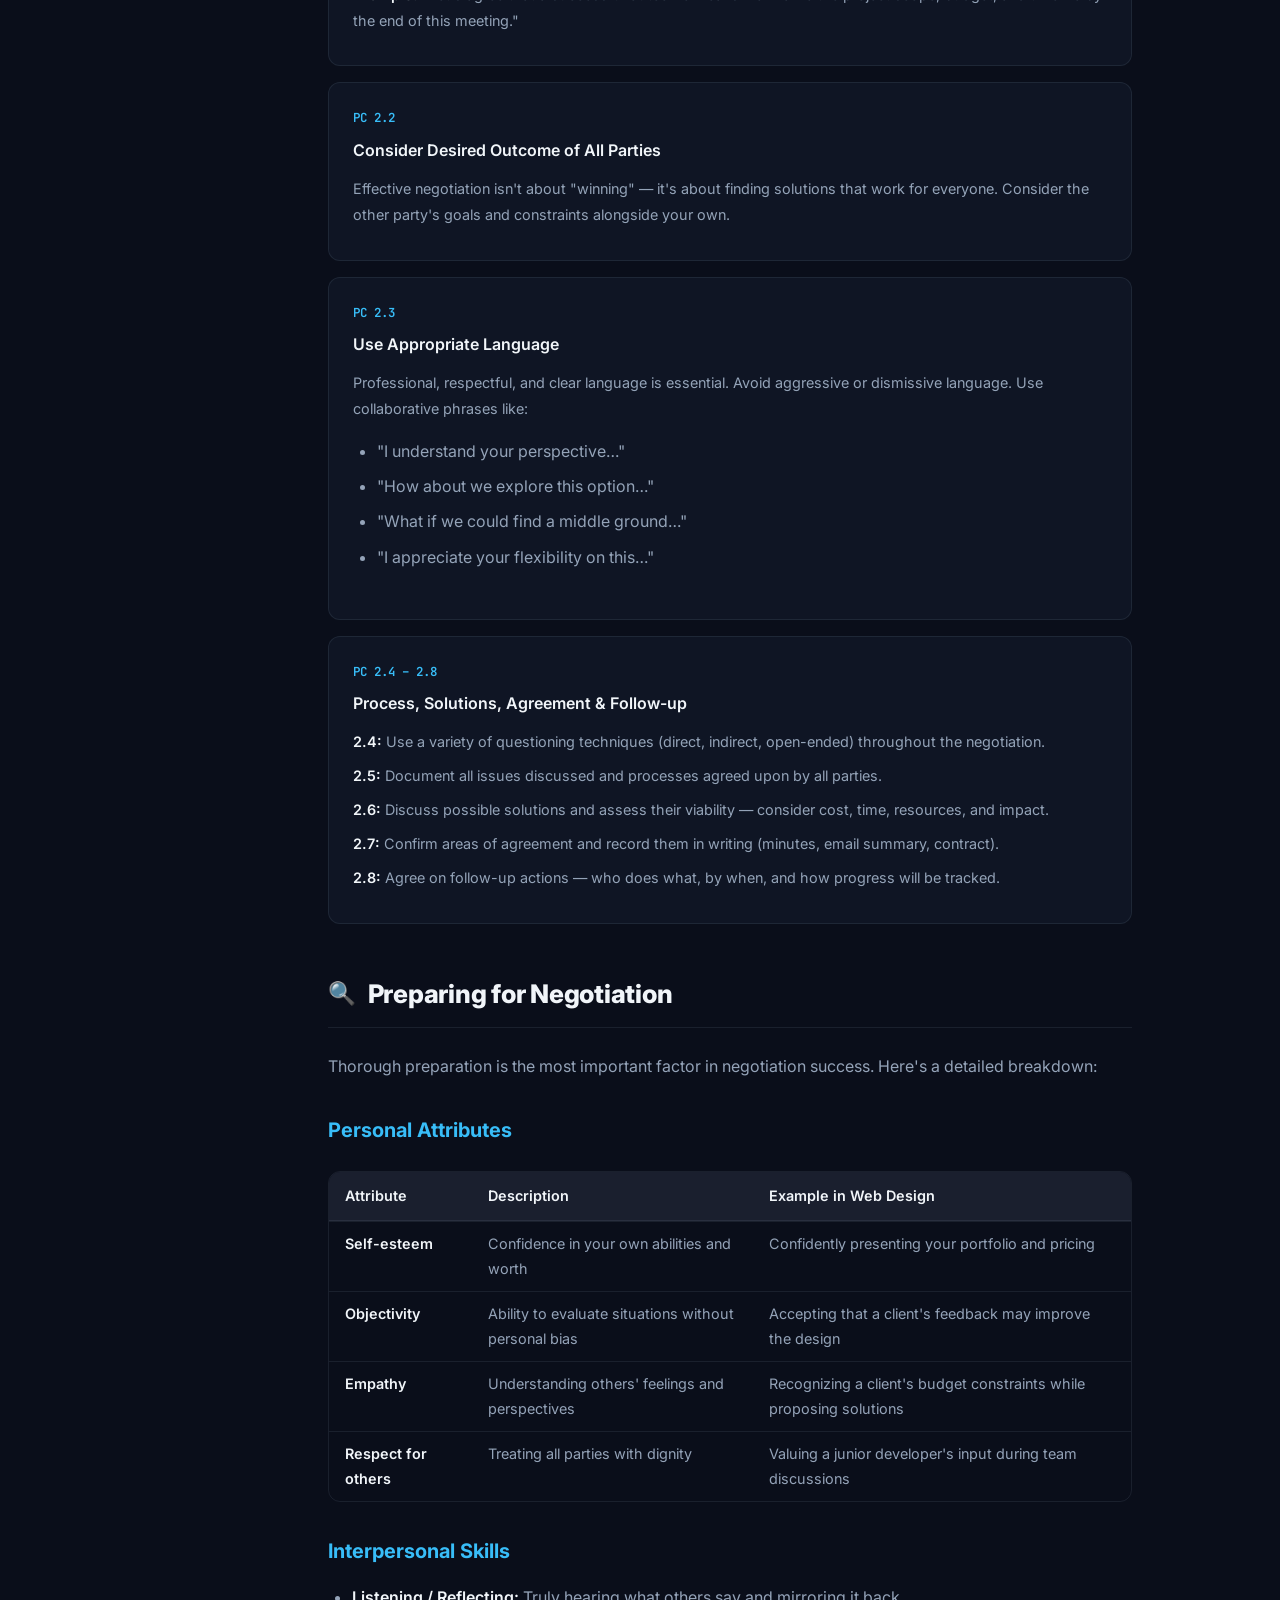
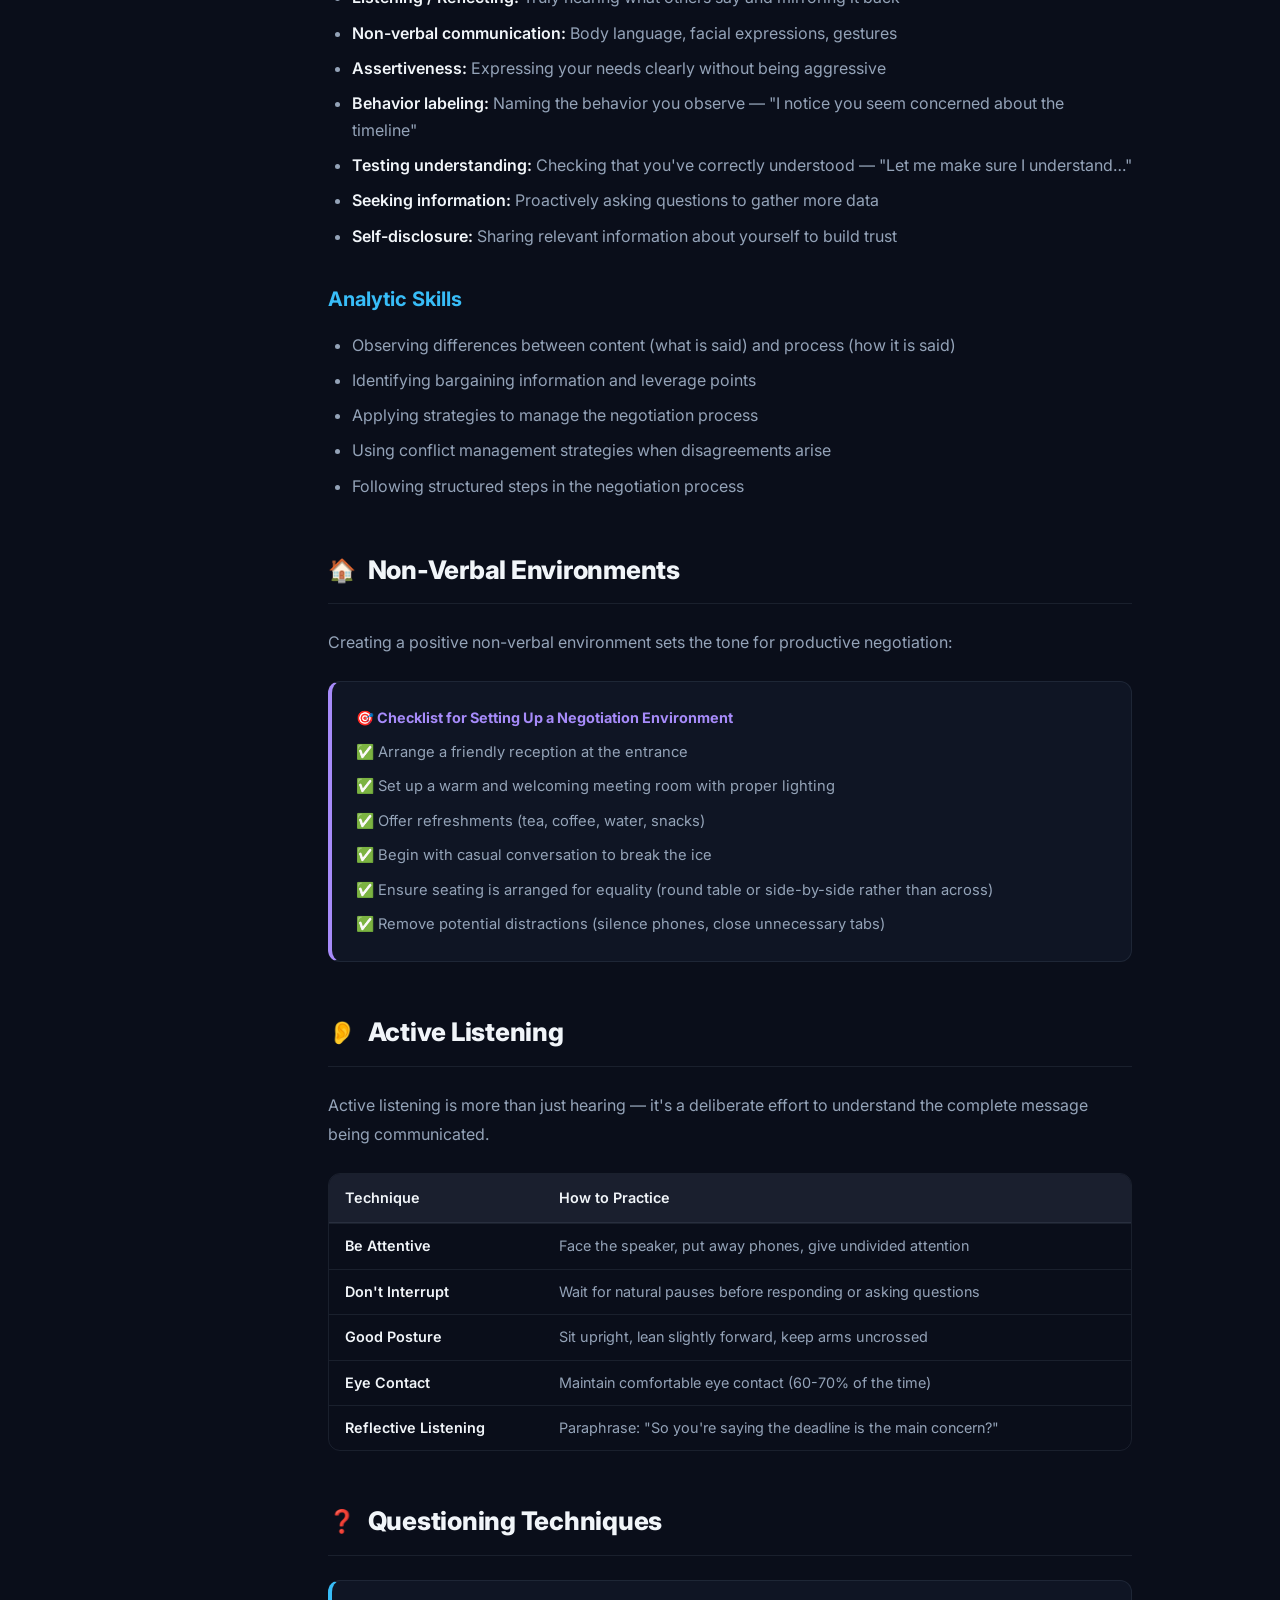
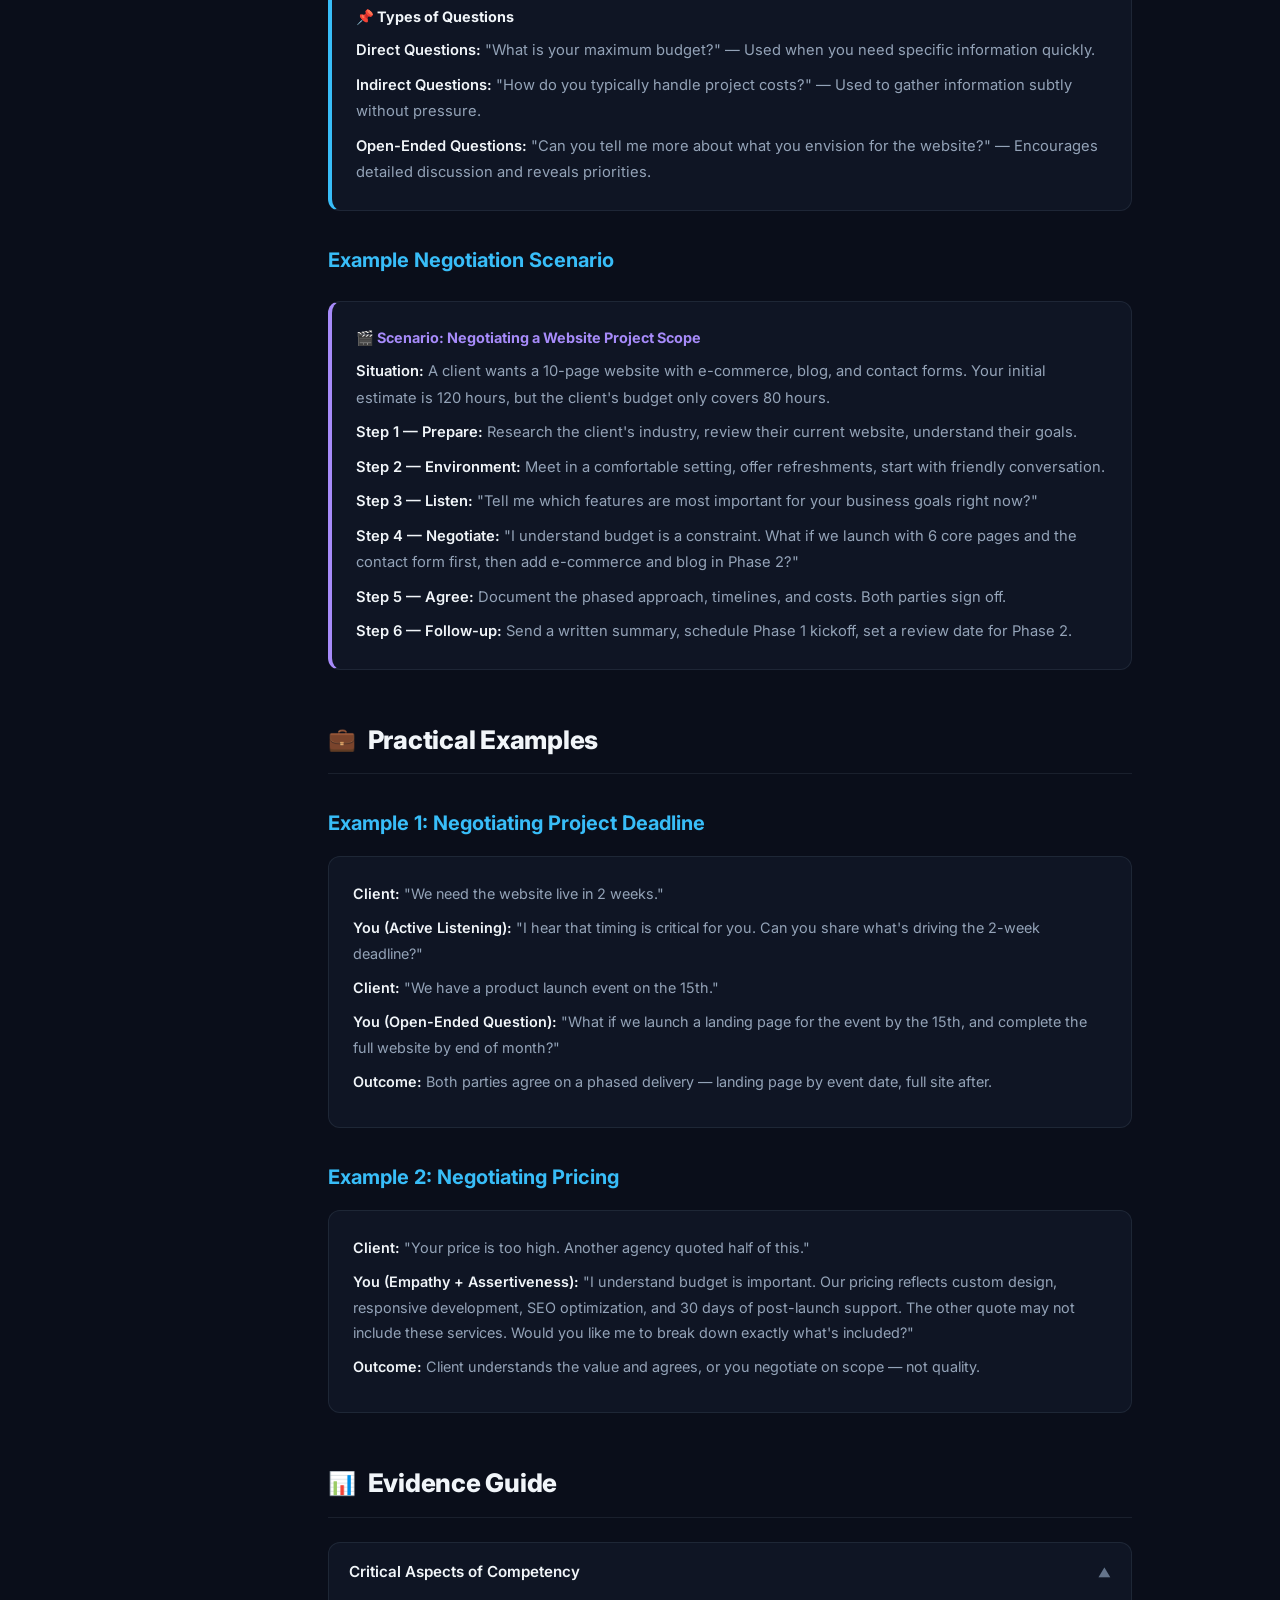
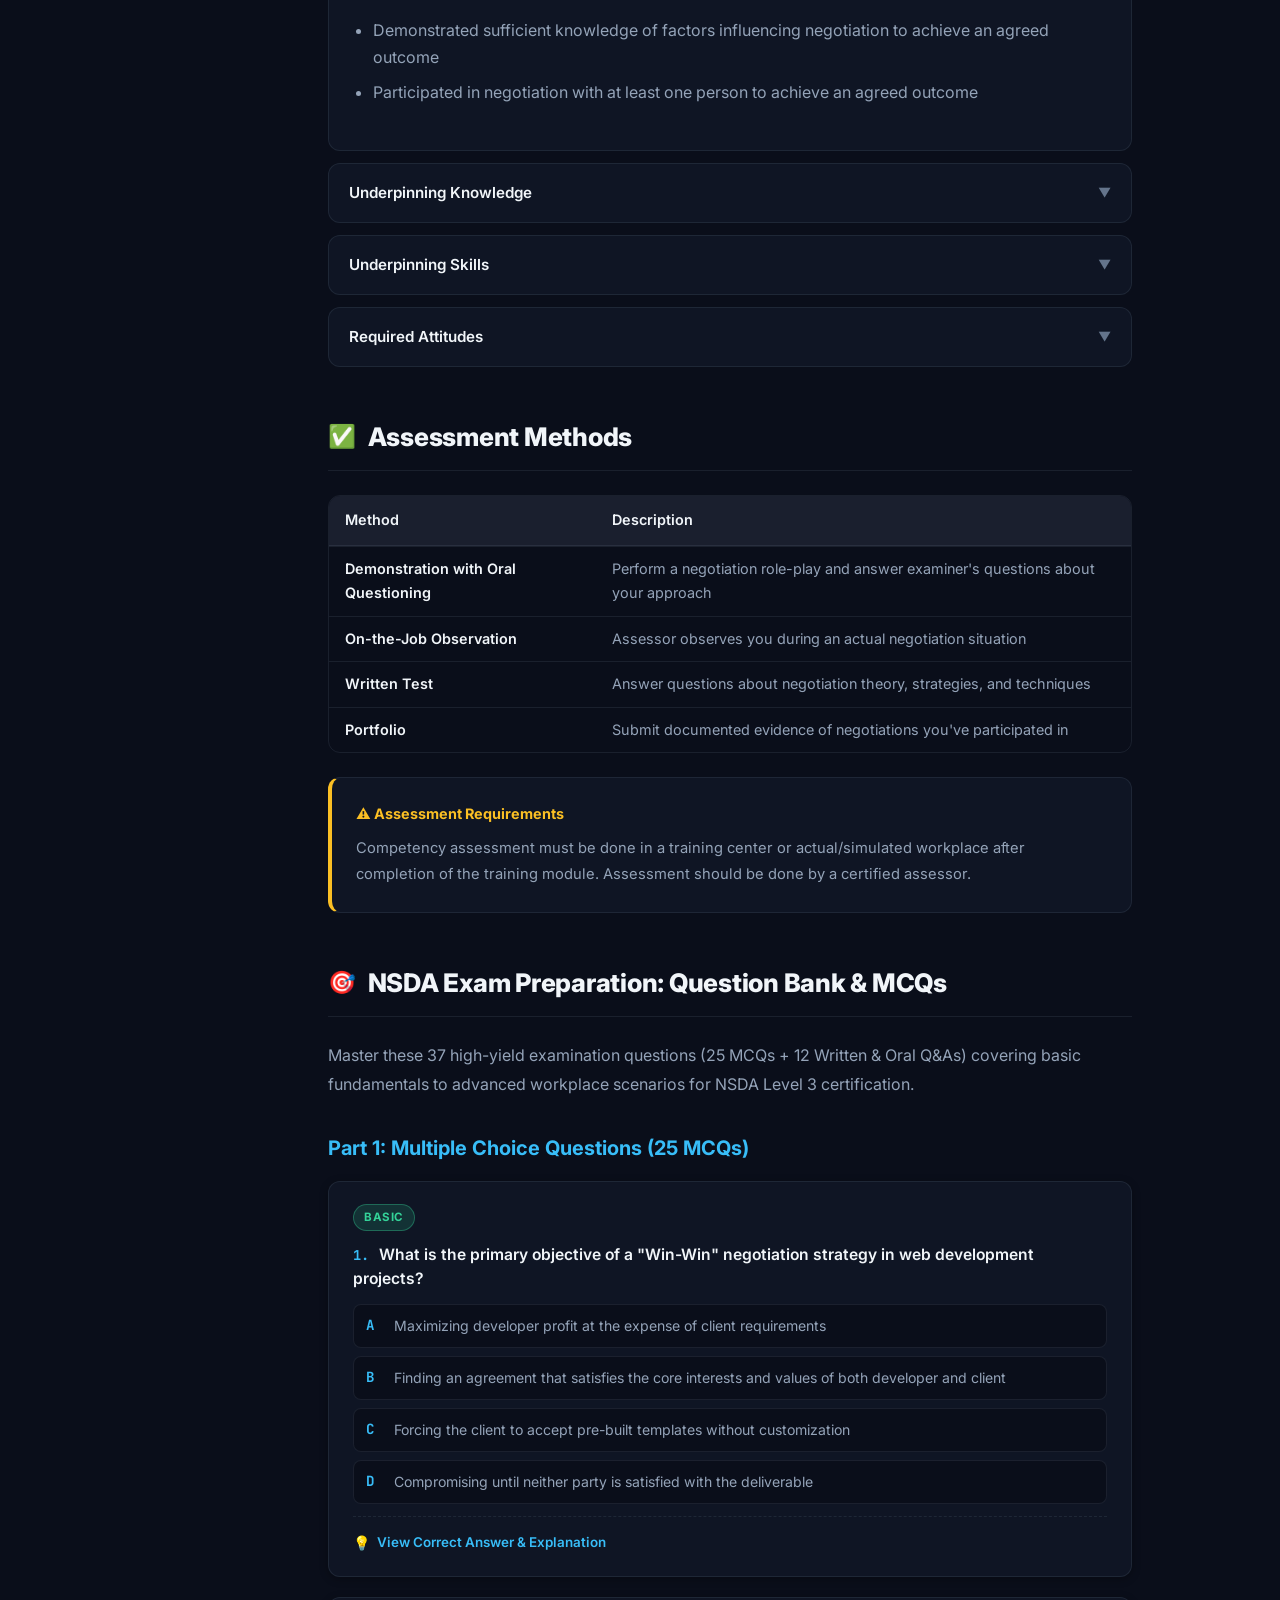
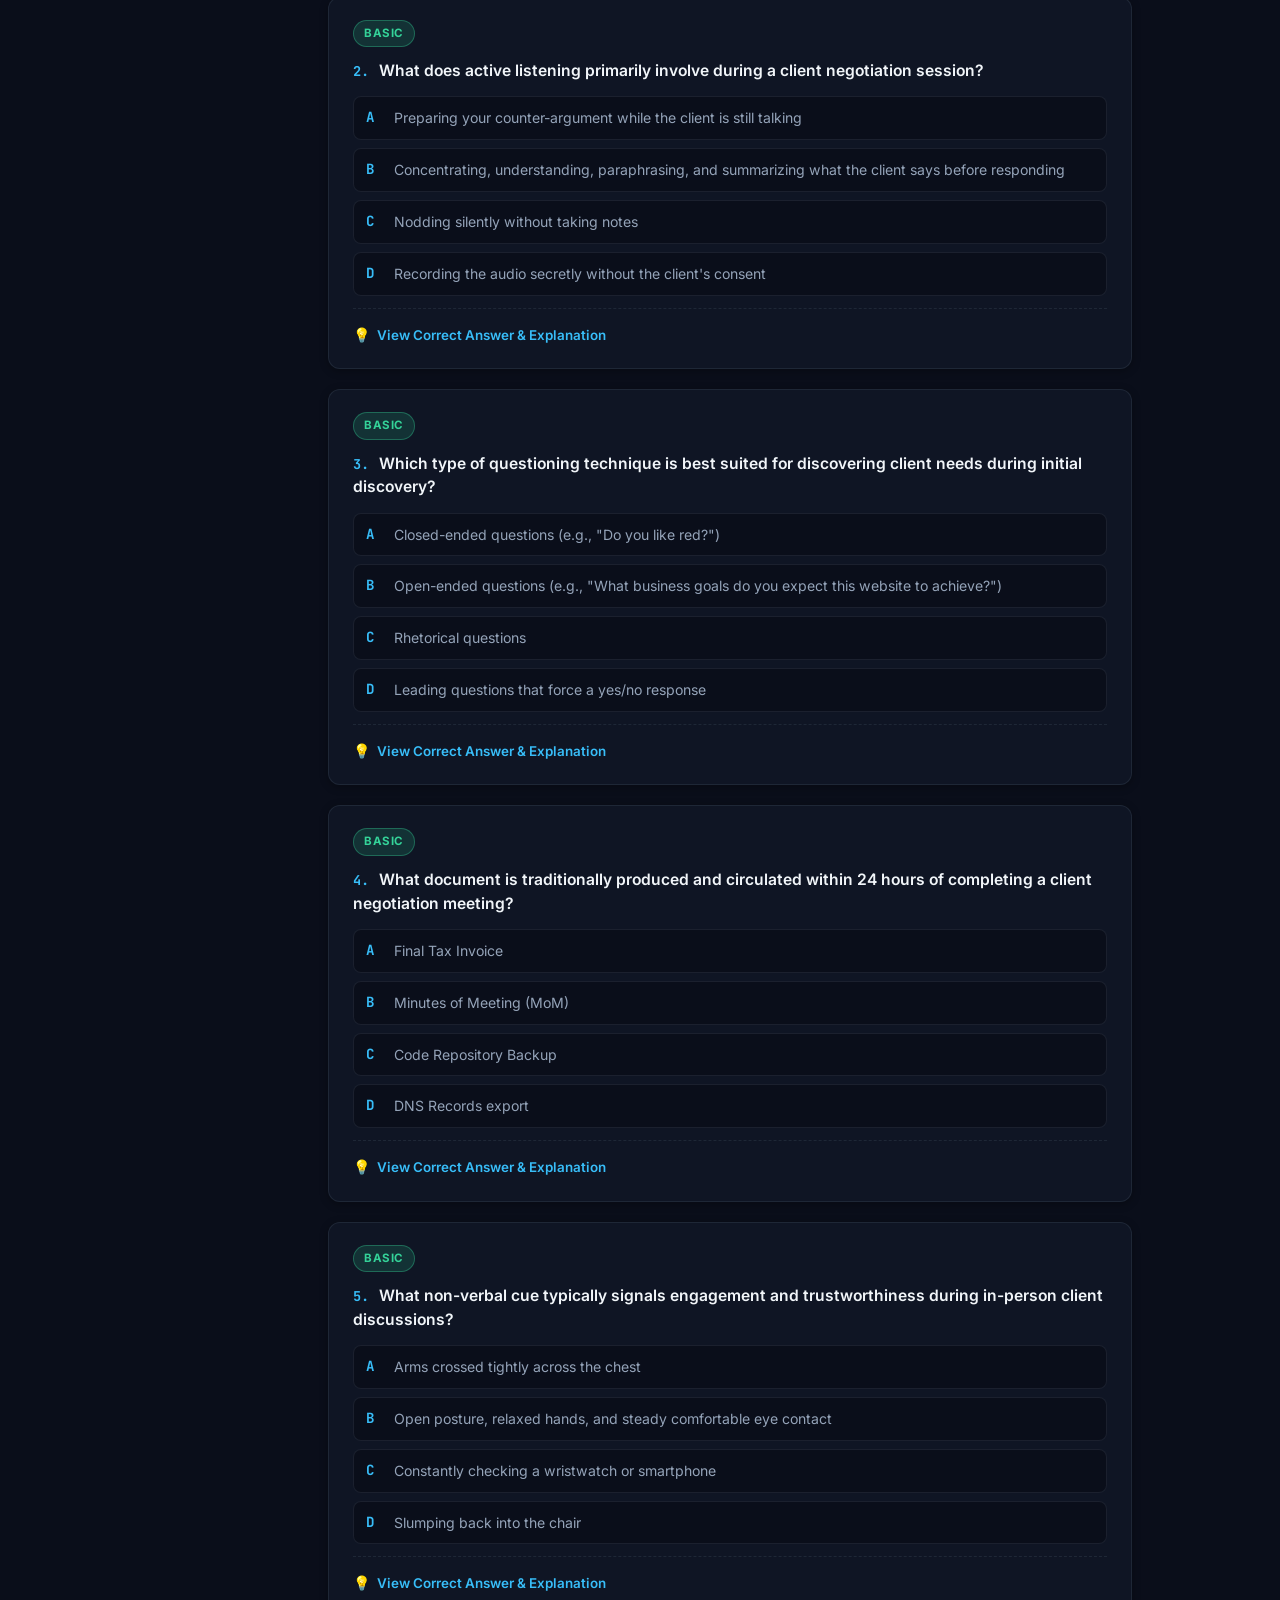
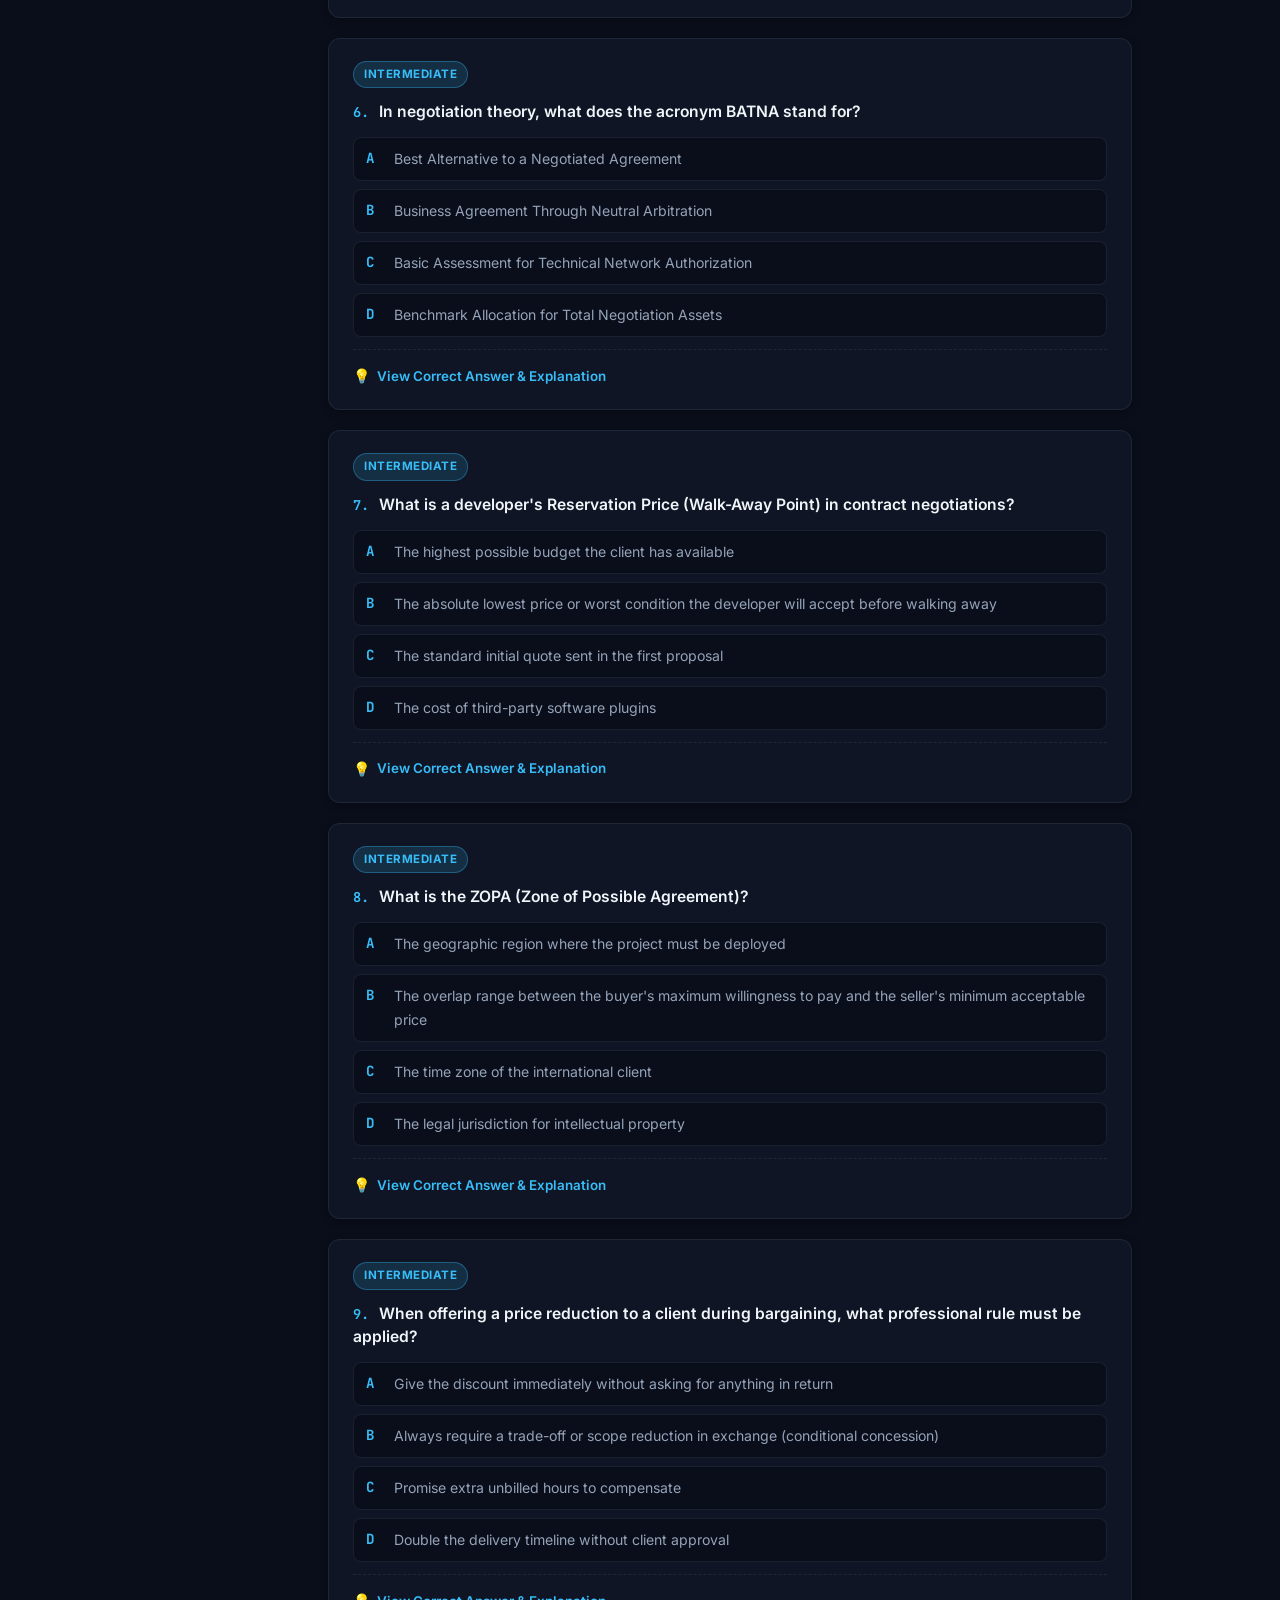
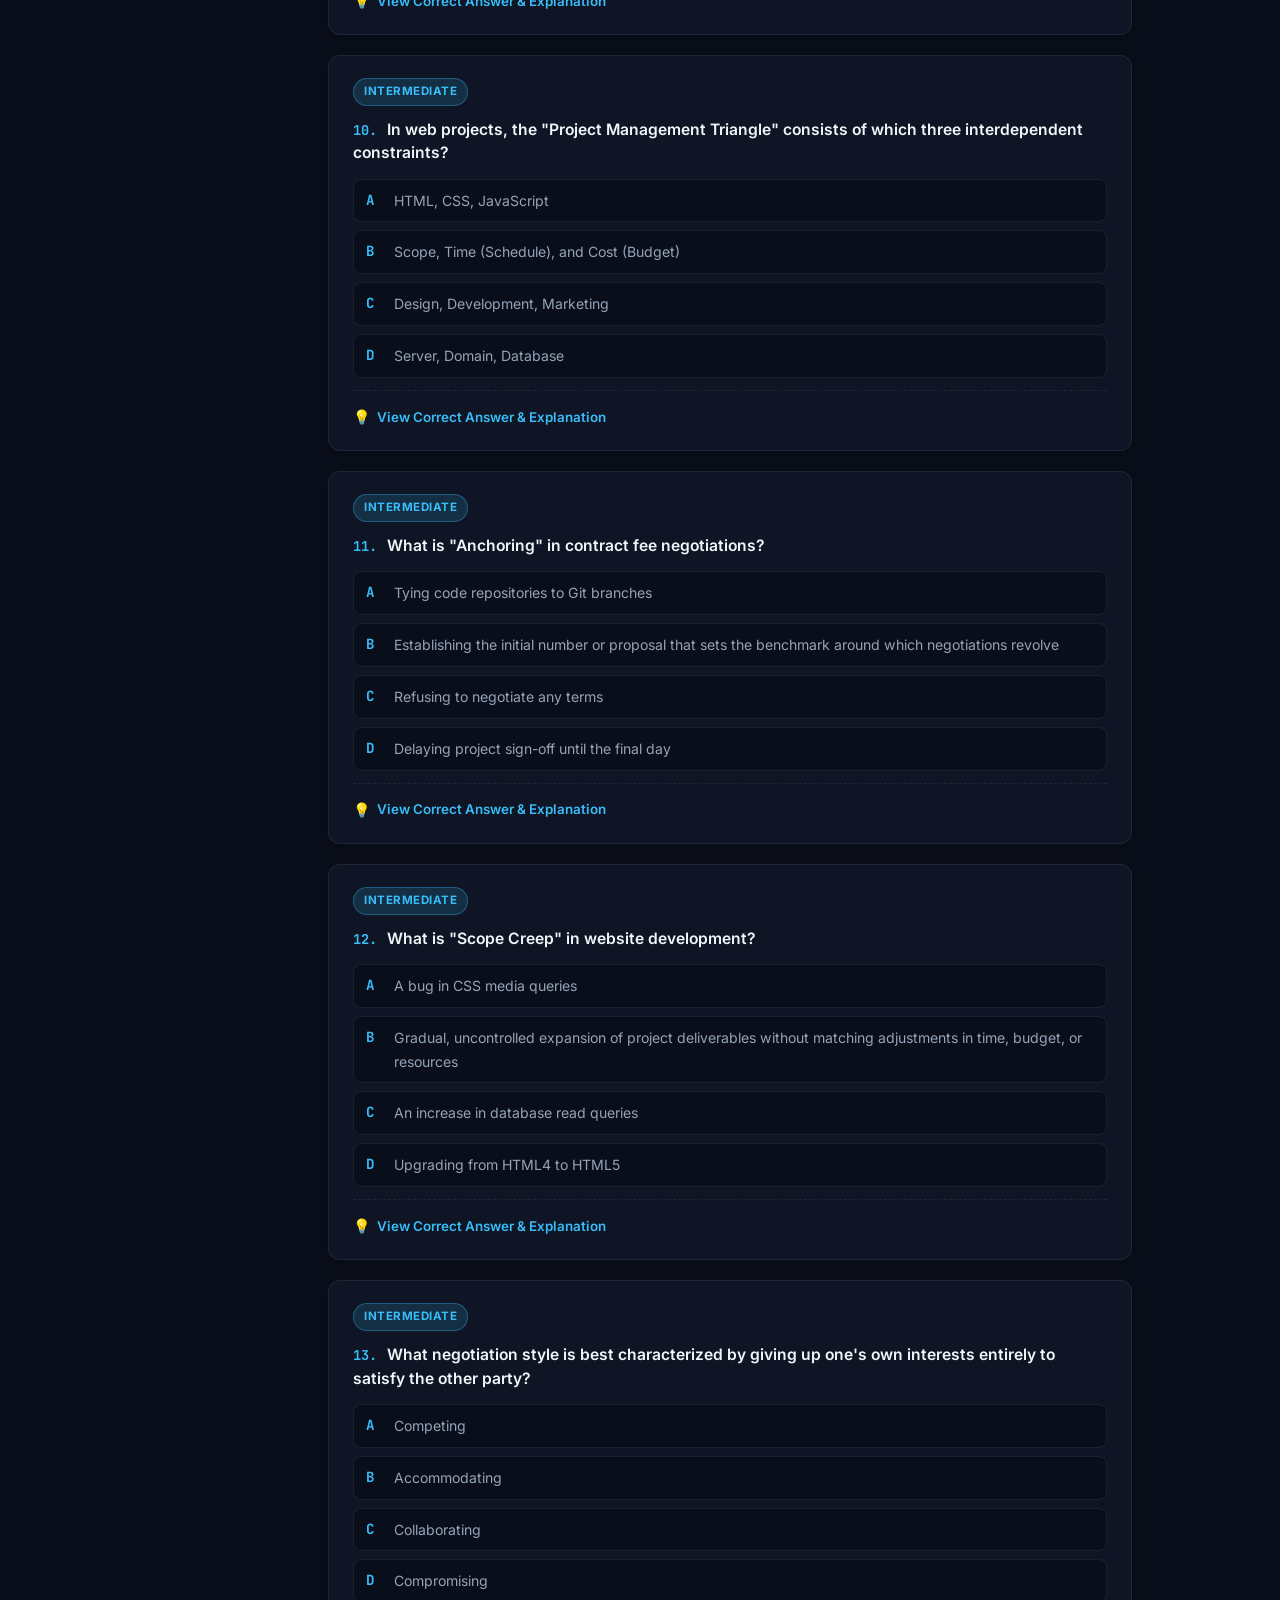
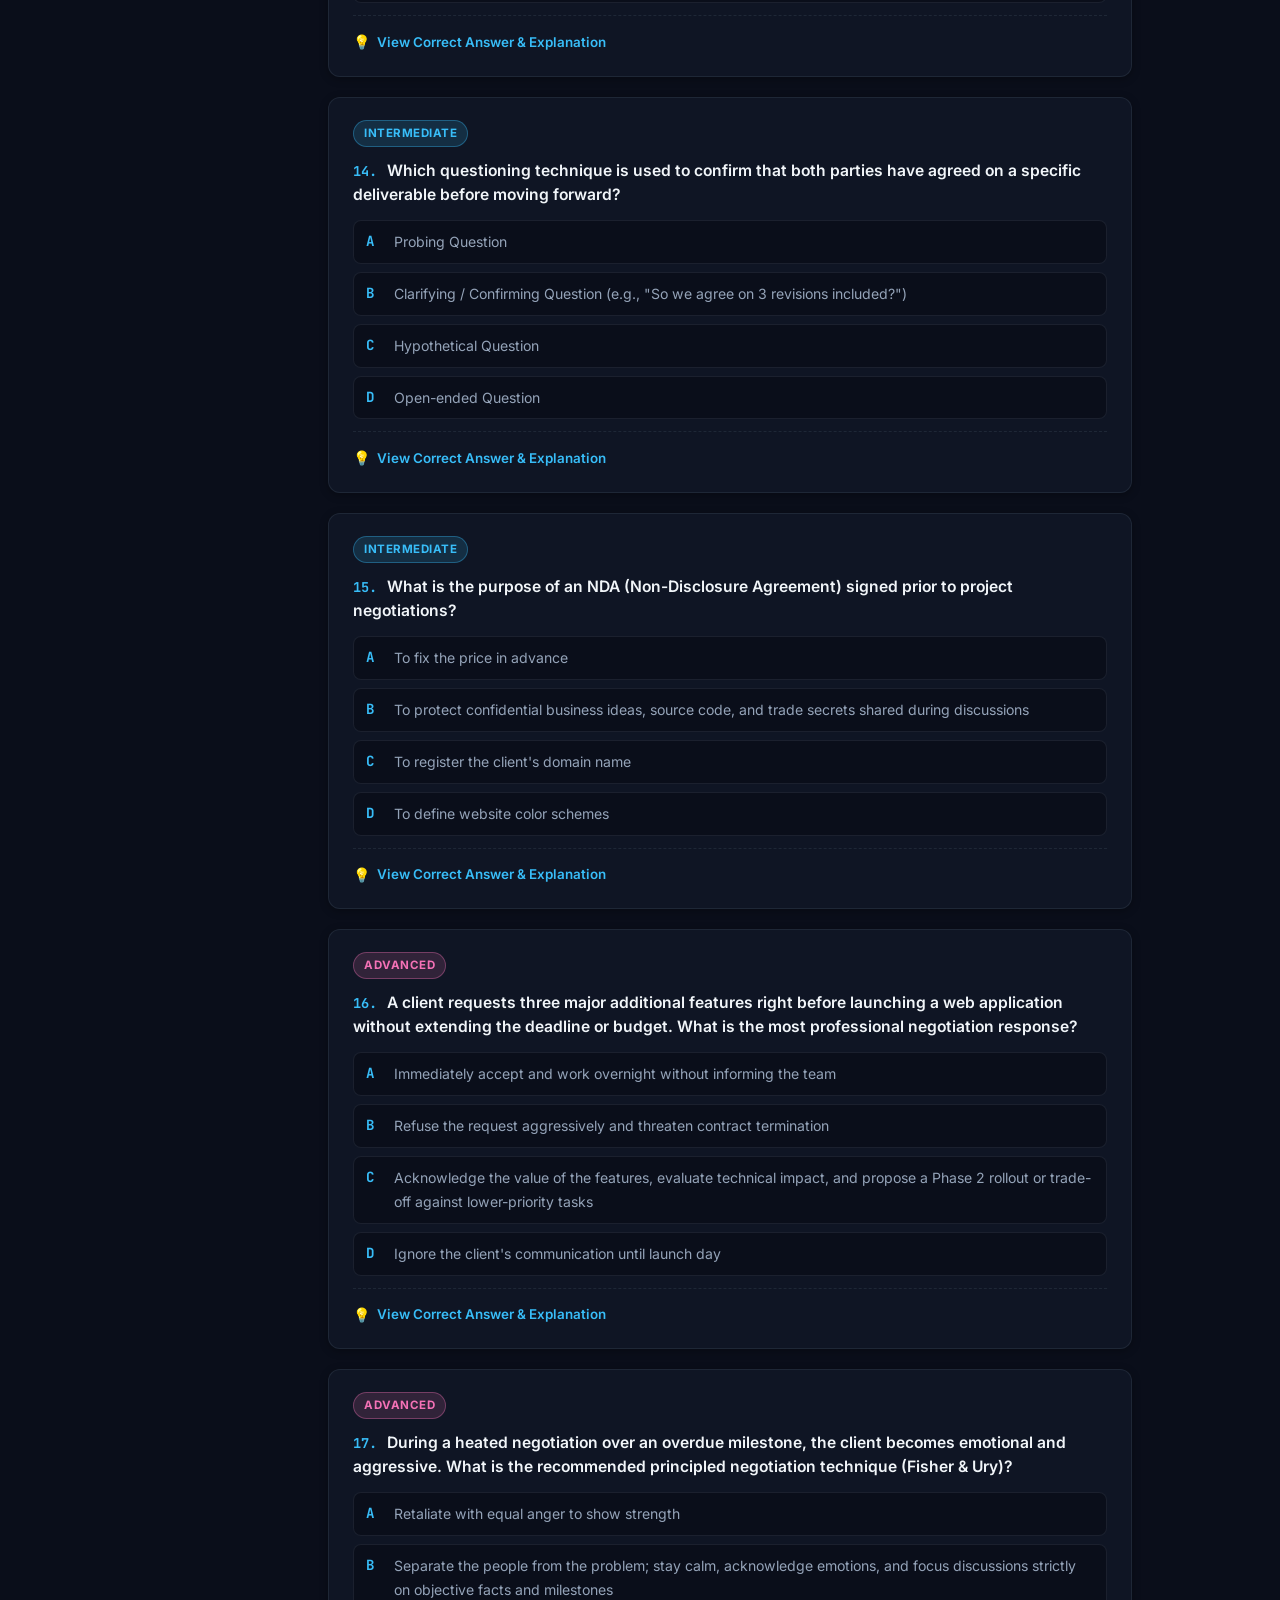
==== commit 00183c20: "feat: expand exam preparation question banks and MCQs across all NSDA Level 3 unit files" ====
--- a/unit1-negotiation.html
+++ b/unit1-negotiation.html
@@ -398,9 +398,9 @@
            NSDA EXAM PREPARATION: MCQS & QUESTION BANK
            ============================================ -->
       <h2 id="exam-prep"><span class="icon">🎯</span> NSDA Exam Preparation: Question Bank & MCQs</h2>
-      <p>Master these high-frequency exam questions (Basic to Advanced) for the NSDA Level 3 written and oral assessments.</p>
-
-      <h3>Part 1: Multiple Choice Questions (MCQs)</h3>
+      <p>Master these 37 high-yield examination questions (25 MCQs + 12 Written & Oral Q&As) covering basic fundamentals to advanced workplace scenarios for NSDA Level 3 certification.</p>
+
+      <h3>Part 1: Multiple Choice Questions (25 MCQs)</h3>
 
       <div class="mcq-card">
         <span class="exam-level-tag exam-level-basic">Basic</span>
@@ -420,8 +420,76 @@
       </div>
 
       <div class="mcq-card">
-        <span class="exam-level-tag exam-level-intermediate">Intermediate</span>
-        <div class="mcq-title"><span class="mcq-num">2.</span> In negotiation theory, what does the acronym <strong>BATNA</strong> stand for?</div>
+        <span class="exam-level-tag exam-level-basic">Basic</span>
+        <div class="mcq-title"><span class="mcq-num">2.</span> What does active listening primarily involve during a client negotiation session?</div>
+        <div class="mcq-options-list">
+          <div class="mcq-opt"><span class="mcq-opt-key">A</span> Preparing your counter-argument while the client is still talking</div>
+          <div class="mcq-opt"><span class="mcq-opt-key">B</span> Concentrating, understanding, paraphrasing, and summarizing what the client says before responding</div>
+          <div class="mcq-opt"><span class="mcq-opt-key">C</span> Nodding silently without taking notes</div>
+          <div class="mcq-opt"><span class="mcq-opt-key">D</span> Recording the audio secretly without the client's consent</div>
+        </div>
+        <details class="exam-reveal">
+          <summary>View Correct Answer & Explanation</summary>
+          <div class="exam-reveal-body">
+            <strong>Correct Answer: B</strong> — Active listening requires full focus, paraphrasing key concerns, and confirming understanding to eliminate misunderstandings.
+          </div>
+        </details>
+      </div>
+
+      <div class="mcq-card">
+        <span class="exam-level-tag exam-level-basic">Basic</span>
+        <div class="mcq-title"><span class="mcq-num">3.</span> Which type of questioning technique is best suited for discovering client needs during initial discovery?</div>
+        <div class="mcq-options-list">
+          <div class="mcq-opt"><span class="mcq-opt-key">A</span> Closed-ended questions (e.g., "Do you like red?")</div>
+          <div class="mcq-opt"><span class="mcq-opt-key">B</span> Open-ended questions (e.g., "What business goals do you expect this website to achieve?")</div>
+          <div class="mcq-opt"><span class="mcq-opt-key">C</span> Rhetorical questions</div>
+          <div class="mcq-opt"><span class="mcq-opt-key">D</span> Leading questions that force a yes/no response</div>
+        </div>
+        <details class="exam-reveal">
+          <summary>View Correct Answer & Explanation</summary>
+          <div class="exam-reveal-body">
+            <strong>Correct Answer: B</strong> — Open-ended questions encourage the client to share context, motivations, expectations, and budget limitations.
+          </div>
+        </details>
+      </div>
+
+      <div class="mcq-card">
+        <span class="exam-level-tag exam-level-basic">Basic</span>
+        <div class="mcq-title"><span class="mcq-num">4.</span> What document is traditionally produced and circulated within 24 hours of completing a client negotiation meeting?</div>
+        <div class="mcq-options-list">
+          <div class="mcq-opt"><span class="mcq-opt-key">A</span> Final Tax Invoice</div>
+          <div class="mcq-opt"><span class="mcq-opt-key">B</span> Minutes of Meeting (MoM)</div>
+          <div class="mcq-opt"><span class="mcq-opt-key">C</span> Code Repository Backup</div>
+          <div class="mcq-opt"><span class="mcq-opt-key">D</span> DNS Records export</div>
+        </div>
+        <details class="exam-reveal">
+          <summary>View Correct Answer & Explanation</summary>
+          <div class="exam-reveal-body">
+            <strong>Correct Answer: B</strong> — Minutes of Meeting record discussed topics, agreed decisions, assigned tasks, and next steps in writing.
+          </div>
+        </details>
+      </div>
+
+      <div class="mcq-card">
+        <span class="exam-level-tag exam-level-basic">Basic</span>
+        <div class="mcq-title"><span class="mcq-num">5.</span> What non-verbal cue typically signals engagement and trustworthiness during in-person client discussions?</div>
+        <div class="mcq-options-list">
+          <div class="mcq-opt"><span class="mcq-opt-key">A</span> Arms crossed tightly across the chest</div>
+          <div class="mcq-opt"><span class="mcq-opt-key">B</span> Open posture, relaxed hands, and steady comfortable eye contact</div>
+          <div class="mcq-opt"><span class="mcq-opt-key">C</span> Constantly checking a wristwatch or smartphone</div>
+          <div class="mcq-opt"><span class="mcq-opt-key">D</span> Slumping back into the chair</div>
+        </div>
+        <details class="exam-reveal">
+          <summary>View Correct Answer & Explanation</summary>
+          <div class="exam-reveal-body">
+            <strong>Correct Answer: B</strong> — Open posture and appropriate eye contact reflect attentiveness, transparency, and confidence.
+          </div>
+        </details>
+      </div>
+
+      <div class="mcq-card">
+        <span class="exam-level-tag exam-level-intermediate">Intermediate</span>
+        <div class="mcq-title"><span class="mcq-num">6.</span> In negotiation theory, what does the acronym <strong>BATNA</strong> stand for?</div>
         <div class="mcq-options-list">
           <div class="mcq-opt"><span class="mcq-opt-key">A</span> Best Alternative to a Negotiated Agreement</div>
           <div class="mcq-opt"><span class="mcq-opt-key">B</span> Business Agreement Through Neutral Arbitration</div>
@@ -431,14 +499,167 @@
         <details class="exam-reveal">
           <summary>View Correct Answer & Explanation</summary>
           <div class="exam-reveal-body">
-            <strong>Correct Answer: A</strong> — BATNA is the course of action taken if negotiations fail. Knowing your BATNA provides leverage and defines your walk-away threshold.
-          </div>
-        </details>
-      </div>
-
-      <div class="mcq-card">
-        <span class="exam-level-tag exam-level-advanced">Advanced</span>
-        <div class="mcq-title"><span class="mcq-num">3.</span> A client requests three major additional features right before launching a web application without extending the deadline or budget (scope creep). What is the most professional negotiation response?</div>
+            <strong>Correct Answer: A</strong> — BATNA is the alternative course of action if negotiations fail. It determines your walk-away threshold.
+          </div>
+        </details>
+      </div>
+
+      <div class="mcq-card">
+        <span class="exam-level-tag exam-level-intermediate">Intermediate</span>
+        <div class="mcq-title"><span class="mcq-num">7.</span> What is a developer's <strong>Reservation Price (Walk-Away Point)</strong> in contract negotiations?</div>
+        <div class="mcq-options-list">
+          <div class="mcq-opt"><span class="mcq-opt-key">A</span> The highest possible budget the client has available</div>
+          <div class="mcq-opt"><span class="mcq-opt-key">B</span> The absolute lowest price or worst condition the developer will accept before walking away</div>
+          <div class="mcq-opt"><span class="mcq-opt-key">C</span> The standard initial quote sent in the first proposal</div>
+          <div class="mcq-opt"><span class="mcq-opt-key">D</span> The cost of third-party software plugins</div>
+        </div>
+        <details class="exam-reveal">
+          <summary>View Correct Answer & Explanation</summary>
+          <div class="exam-reveal-body">
+            <strong>Correct Answer: B</strong> — The reservation price protects a developer from accepting unprofitable or exploitative contracts.
+          </div>
+        </details>
+      </div>
+
+      <div class="mcq-card">
+        <span class="exam-level-tag exam-level-intermediate">Intermediate</span>
+        <div class="mcq-title"><span class="mcq-num">8.</span> What is the <strong>ZOPA</strong> (Zone of Possible Agreement)?</div>
+        <div class="mcq-options-list">
+          <div class="mcq-opt"><span class="mcq-opt-key">A</span> The geographic region where the project must be deployed</div>
+          <div class="mcq-opt"><span class="mcq-opt-key">B</span> The overlap range between the buyer's maximum willingness to pay and the seller's minimum acceptable price</div>
+          <div class="mcq-opt"><span class="mcq-opt-key">C</span> The time zone of the international client</div>
+          <div class="mcq-opt"><span class="mcq-opt-key">D</span> The legal jurisdiction for intellectual property</div>
+        </div>
+        <details class="exam-reveal">
+          <summary>View Correct Answer & Explanation</summary>
+          <div class="exam-reveal-body">
+            <strong>Correct Answer: B</strong> — If the client's maximum budget exceeds the developer's minimum acceptable fee, a positive ZOPA exists.
+          </div>
+        </details>
+      </div>
+
+      <div class="mcq-card">
+        <span class="exam-level-tag exam-level-intermediate">Intermediate</span>
+        <div class="mcq-title"><span class="mcq-num">9.</span> When offering a price reduction to a client during bargaining, what professional rule must be applied?</div>
+        <div class="mcq-options-list">
+          <div class="mcq-opt"><span class="mcq-opt-key">A</span> Give the discount immediately without asking for anything in return</div>
+          <div class="mcq-opt"><span class="mcq-opt-key">B</span> Always require a trade-off or scope reduction in exchange (conditional concession)</div>
+          <div class="mcq-opt"><span class="mcq-opt-key">C</span> Promise extra unbilled hours to compensate</div>
+          <div class="mcq-opt"><span class="mcq-opt-key">D</span> Double the delivery timeline without client approval</div>
+        </div>
+        <details class="exam-reveal">
+          <summary>View Correct Answer & Explanation</summary>
+          <div class="exam-reveal-body">
+            <strong>Correct Answer: B</strong> — Concessions must be conditional (<em>"If we reduce price by 15%, we will remove the blog module from Phase 1"</em>). Unconditional discounts devalue your services.
+          </div>
+        </details>
+      </div>
+
+      <div class="mcq-card">
+        <span class="exam-level-tag exam-level-intermediate">Intermediate</span>
+        <div class="mcq-title"><span class="mcq-num">10.</span> In web projects, the "Project Management Triangle" consists of which three interdependent constraints?</div>
+        <div class="mcq-options-list">
+          <div class="mcq-opt"><span class="mcq-opt-key">A</span> HTML, CSS, JavaScript</div>
+          <div class="mcq-opt"><span class="mcq-opt-key">B</span> Scope, Time (Schedule), and Cost (Budget)</div>
+          <div class="mcq-opt"><span class="mcq-opt-key">C</span> Design, Development, Marketing</div>
+          <div class="mcq-opt"><span class="mcq-opt-key">D</span> Server, Domain, Database</div>
+        </div>
+        <details class="exam-reveal">
+          <summary>View Correct Answer & Explanation</summary>
+          <div class="exam-reveal-body">
+            <strong>Correct Answer: B</strong> — Altering one constraint inevitably impacts the other two (e.g., expanding Scope requires more Time or higher Budget).
+          </div>
+        </details>
+      </div>
+
+      <div class="mcq-card">
+        <span class="exam-level-tag exam-level-intermediate">Intermediate</span>
+        <div class="mcq-title"><span class="mcq-num">11.</span> What is "Anchoring" in contract fee negotiations?</div>
+        <div class="mcq-options-list">
+          <div class="mcq-opt"><span class="mcq-opt-key">A</span> Tying code repositories to Git branches</div>
+          <div class="mcq-opt"><span class="mcq-opt-key">B</span> Establishing the initial number or proposal that sets the benchmark around which negotiations revolve</div>
+          <div class="mcq-opt"><span class="mcq-opt-key">C</span> Refusing to negotiate any terms</div>
+          <div class="mcq-opt"><span class="mcq-opt-key">D</span> Delaying project sign-off until the final day</div>
+        </div>
+        <details class="exam-reveal">
+          <summary>View Correct Answer & Explanation</summary>
+          <div class="exam-reveal-body">
+            <strong>Correct Answer: B</strong> — The first stated number serves as a cognitive anchor, exerting a powerful psychological pull on the final outcome.
+          </div>
+        </details>
+      </div>
+
+      <div class="mcq-card">
+        <span class="exam-level-tag exam-level-intermediate">Intermediate</span>
+        <div class="mcq-title"><span class="mcq-num">12.</span> What is "Scope Creep" in website development?</div>
+        <div class="mcq-options-list">
+          <div class="mcq-opt"><span class="mcq-opt-key">A</span> A bug in CSS media queries</div>
+          <div class="mcq-opt"><span class="mcq-opt-key">B</span> Gradual, uncontrolled expansion of project deliverables without matching adjustments in time, budget, or resources</div>
+          <div class="mcq-opt"><span class="mcq-opt-key">C</span> An increase in database read queries</div>
+          <div class="mcq-opt"><span class="mcq-opt-key">D</span> Upgrading from HTML4 to HTML5</div>
+        </div>
+        <details class="exam-reveal">
+          <summary>View Correct Answer & Explanation</summary>
+          <div class="exam-reveal-body">
+            <strong>Correct Answer: B</strong> — Scope creep occurs when additional features are added informally without formal change order negotiations.
+          </div>
+        </details>
+      </div>
+
+      <div class="mcq-card">
+        <span class="exam-level-tag exam-level-intermediate">Intermediate</span>
+        <div class="mcq-title"><span class="mcq-num">13.</span> What negotiation style is best characterized by giving up one's own interests entirely to satisfy the other party?</div>
+        <div class="mcq-options-list">
+          <div class="mcq-opt"><span class="mcq-opt-key">A</span> Competing</div>
+          <div class="mcq-opt"><span class="mcq-opt-key">B</span> Accommodating</div>
+          <div class="mcq-opt"><span class="mcq-opt-key">C</span> Collaborating</div>
+          <div class="mcq-opt"><span class="mcq-opt-key">D</span> Compromising</div>
+        </div>
+        <details class="exam-reveal">
+          <summary>View Correct Answer & Explanation</summary>
+          <div class="exam-reveal-body">
+            <strong>Correct Answer: B</strong> — Accommodating prioritizes relationship preservation at the expense of your own margins or project boundaries.
+          </div>
+        </details>
+      </div>
+
+      <div class="mcq-card">
+        <span class="exam-level-tag exam-level-intermediate">Intermediate</span>
+        <div class="mcq-title"><span class="mcq-num">14.</span> Which questioning technique is used to confirm that both parties have agreed on a specific deliverable before moving forward?</div>
+        <div class="mcq-options-list">
+          <div class="mcq-opt"><span class="mcq-opt-key">A</span> Probing Question</div>
+          <div class="mcq-opt"><span class="mcq-opt-key">B</span> Clarifying / Confirming Question (e.g., "So we agree on 3 revisions included?")</div>
+          <div class="mcq-opt"><span class="mcq-opt-key">C</span> Hypothetical Question</div>
+          <div class="mcq-opt"><span class="mcq-opt-key">D</span> Open-ended Question</div>
+        </div>
+        <details class="exam-reveal">
+          <summary>View Correct Answer & Explanation</summary>
+          <div class="exam-reveal-body">
+            <strong>Correct Answer: B</strong> — Confirming questions lock in consensus on individual points to prevent retroactive disputes.
+          </div>
+        </details>
+      </div>
+
+      <div class="mcq-card">
+        <span class="exam-level-tag exam-level-intermediate">Intermediate</span>
+        <div class="mcq-title"><span class="mcq-num">15.</span> What is the purpose of an NDA (Non-Disclosure Agreement) signed prior to project negotiations?</div>
+        <div class="mcq-options-list">
+          <div class="mcq-opt"><span class="mcq-opt-key">A</span> To fix the price in advance</div>
+          <div class="mcq-opt"><span class="mcq-opt-key">B</span> To protect confidential business ideas, source code, and trade secrets shared during discussions</div>
+          <div class="mcq-opt"><span class="mcq-opt-key">C</span> To register the client's domain name</div>
+          <div class="mcq-opt"><span class="mcq-opt-key">D</span> To define website color schemes</div>
+        </div>
+        <details class="exam-reveal">
+          <summary>View Correct Answer & Explanation</summary>
+          <div class="exam-reveal-body">
+            <strong>Correct Answer: B</strong> — NDAs legally safeguard proprietary intellectual property and business models shared during discovery.
+          </div>
+        </details>
+      </div>
+
+      <div class="mcq-card">
+        <span class="exam-level-tag exam-level-advanced">Advanced</span>
+        <div class="mcq-title"><span class="mcq-num">16.</span> A client requests three major additional features right before launching a web application without extending the deadline or budget. What is the most professional negotiation response?</div>
         <div class="mcq-options-list">
           <div class="mcq-opt"><span class="mcq-opt-key">A</span> Immediately accept and work overnight without informing the team</div>
           <div class="mcq-opt"><span class="mcq-opt-key">B</span> Refuse the request aggressively and threaten contract termination</div>
@@ -448,12 +669,165 @@
         <details class="exam-reveal">
           <summary>View Correct Answer & Explanation</summary>
           <div class="exam-reveal-body">
-            <strong>Correct Answer: C</strong> — Professional scope management requires objective impact assessment, transparent communication, and trade-off negotiation without confrontation.
-          </div>
-        </details>
-      </div>
-
-      <h3>Part 2: Written & Oral Questions with Detailed Answers</h3>
+            <strong>Correct Answer: C</strong> — Professional scope management requires objective impact assessment, transparent communication, and structured trade-offs.
+          </div>
+        </details>
+      </div>
+
+      <div class="mcq-card">
+        <span class="exam-level-tag exam-level-advanced">Advanced</span>
+        <div class="mcq-title"><span class="mcq-num">17.</span> During a heated negotiation over an overdue milestone, the client becomes emotional and aggressive. What is the recommended principled negotiation technique (Fisher & Ury)?</div>
+        <div class="mcq-options-list">
+          <div class="mcq-opt"><span class="mcq-opt-key">A</span> Retaliate with equal anger to show strength</div>
+          <div class="mcq-opt"><span class="mcq-opt-key">B</span> Separate the people from the problem; stay calm, acknowledge emotions, and focus discussions strictly on objective facts and milestones</div>
+          <div class="mcq-opt"><span class="mcq-opt-key">C</span> Walk out of the meeting immediately without a word</div>
+          <div class="mcq-opt"><span class="mcq-opt-key">D</span> Blame junior developers in front of the client</div>
+        </div>
+        <details class="exam-reveal">
+          <summary>View Correct Answer & Explanation</summary>
+          <div class="exam-reveal-body">
+            <strong>Correct Answer: B</strong> — Principled negotiation teaches separating relational friction from substantive problem-solving.
+          </div>
+        </details>
+      </div>
+
+      <div class="mcq-card">
+        <span class="exam-level-tag exam-level-advanced">Advanced</span>
+        <div class="mcq-title"><span class="mcq-num">18.</span> What is an <strong>Escalation Clause</strong> in a web development contract?</div>
+        <div class="mcq-options-list">
+          <div class="mcq-opt"><span class="mcq-opt-key">A</span> An automated increase in CSS animation speeds</div>
+          <div class="mcq-opt"><span class="mcq-opt-key">B</span> A predetermined contractual process specifying who to contact and what procedures to take if an unresolved dispute arises</div>
+          <div class="mcq-opt"><span class="mcq-opt-key">C</span> A clause that automatically doubles hosting bandwidth</div>
+          <div class="mcq-opt"><span class="mcq-opt-key">D</span> A penalty for using Git branching</div>
+        </div>
+        <details class="exam-reveal">
+          <summary>View Correct Answer & Explanation</summary>
+          <div class="exam-reveal-body">
+            <strong>Correct Answer: B</strong> — Escalation paths define dispute procedures (e.g., project leads &rarr; executive meeting &rarr; neutral mediation) before litigation.
+          </div>
+        </details>
+      </div>
+
+      <div class="mcq-card">
+        <span class="exam-level-tag exam-level-advanced">Advanced</span>
+        <div class="mcq-title"><span class="mcq-num">19.</span> How should milestone payment structures be negotiated to guarantee cash flow and protect developers against payment default?</div>
+        <div class="mcq-options-list">
+          <div class="mcq-opt"><span class="mcq-opt-key">A</span> 100% payment upon complete live deployment</div>
+          <div class="mcq-opt"><span class="mcq-opt-key">B</span> 0% upfront, with payment whenever the client turns a profit</div>
+          <div class="mcq-opt"><span class="mcq-opt-key">C</span> Phased milestone disbursements (e.g., 30% upfront deposit, 30% UI design sign-off, 30% staging completion, 10% final live handover)</div>
+          <div class="mcq-opt"><span class="mcq-opt-key">D</span> Weekly unpredictable cash demands</div>
+        </div>
+        <details class="exam-reveal">
+          <summary>View Correct Answer & Explanation</summary>
+          <div class="exam-reveal-body">
+            <strong>Correct Answer: C</strong> — Phased milestone payments tie financial disbursements to verified deliverables, minimizing default risk.
+          </div>
+        </details>
+      </div>
+
+      <div class="mcq-card">
+        <span class="exam-level-tag exam-level-advanced">Advanced</span>
+        <div class="mcq-title"><span class="mcq-num">20.</span> What is a <strong>Change Order Request (COR)</strong> and when must it be negotiated?</div>
+        <div class="mcq-options-list">
+          <div class="mcq-opt"><span class="mcq-opt-key">A</span> A request to change developer operating systems</div>
+          <div class="mcq-opt"><span class="mcq-opt-key">B</span> A formal written amendment detailing the technical, financial, and schedule impact of any requested modifications beyond the signed Statement of Work (SOW)</div>
+          <div class="mcq-opt"><span class="mcq-opt-key">C</span> An internal Git commit log</div>
+          <div class="mcq-opt"><span class="mcq-opt-key">D</span> A support ticket sent to a web host</div>
+        </div>
+        <details class="exam-reveal">
+          <summary>View Correct Answer & Explanation</summary>
+          <div class="exam-reveal-body">
+            <strong>Correct Answer: B</strong> — A COR formalizes changes to scope, adjusting budget and timeline with mutual signatures before work begins.
+          </div>
+        </details>
+      </div>
+
+      <div class="mcq-card">
+        <span class="exam-level-tag exam-level-advanced">Advanced</span>
+        <div class="mcq-title"><span class="mcq-num">21.</span> When negotiations reach a complete deadlock over pricing, which strategy can break the impasse without sacrificing project profitability?</div>
+        <div class="mcq-options-list">
+          <div class="mcq-opt"><span class="mcq-opt-key">A</span> Surrendering and doing the project for free</div>
+          <div class="mcq-opt"><span class="mcq-opt-key">B</span> Reframing the problem: unbundling deliverables into an essential MVP (Minimum Viable Product) launch and optional future phases</div>
+          <div class="mcq-opt"><span class="mcq-opt-key">C</span> Terminating all professional contact without explanation</div>
+          <div class="mcq-opt"><span class="mcq-opt-key">D</span> Reducing quality by using unverified code snippets</div>
+        </div>
+        <details class="exam-reveal">
+          <summary>View Correct Answer & Explanation</summary>
+          <div class="exam-reveal-body">
+            <strong>Correct Answer: B</strong> — Unbundling into an MVP meets the client's current budget while reserving advanced features for future billing.
+          </div>
+        </details>
+      </div>
+
+      <div class="mcq-card">
+        <span class="exam-level-tag exam-level-advanced">Advanced</span>
+        <div class="mcq-title"><span class="mcq-num">22.</span> In cross-cultural negotiations with foreign clients (e.g., European vs. US vs. Asian markets), what cultural dimension must be respected regarding communication directness?</div>
+        <div class="mcq-options-list">
+          <div class="mcq-opt"><span class="mcq-opt-key">A</span> High-context cultures rely on subtle, indirect cues and relationship building, while low-context cultures prefer blunt, explicit communication</div>
+          <div class="mcq-opt"><span class="mcq-opt-key">B</span> All cultures communicate identically via email</div>
+          <div class="mcq-opt"><span class="mcq-opt-key">C</span> Technical jargon eliminates all cultural differences</div>
+          <div class="mcq-opt"><span class="mcq-opt-key">D</span> Cultural differences only apply to in-person meetings</div>
+        </div>
+        <details class="exam-reveal">
+          <summary>View Correct Answer & Explanation</summary>
+          <div class="exam-reveal-body">
+            <strong>Correct Answer: A</strong> — Understanding high-context vs low-context cultures avoids misinterpreting polite deference as agreement or directness as rudeness.
+          </div>
+        </details>
+      </div>
+
+      <div class="mcq-card">
+        <span class="exam-level-tag exam-level-advanced">Advanced</span>
+        <div class="mcq-title"><span class="mcq-num">23.</span> What is a <strong>Service Level Agreement (SLA)</strong> negotiated during web maintenance contracts?</div>
+        <div class="mcq-options-list">
+          <div class="mcq-opt"><span class="mcq-opt-key">A</span> A software license agreement for Windows</div>
+          <div class="mcq-opt"><span class="mcq-opt-key">B</span> A contract defining specific service metrics, including server uptime percentage (e.g., 99.9%), guaranteed response times, and penalty credits</div>
+          <div class="mcq-opt"><span class="mcq-opt-key">C</span> A graphic design asset brief</div>
+          <div class="mcq-opt"><span class="mcq-opt-key">D</span> An estimate of Google search ranking</div>
+        </div>
+        <details class="exam-reveal">
+          <summary>View Correct Answer & Explanation</summary>
+          <div class="exam-reveal-body">
+            <strong>Correct Answer: B</strong> — SLAs quantify expectations for ongoing operational support, emergency response windows, and maintenance scopes.
+          </div>
+        </details>
+      </div>
+
+      <div class="mcq-card">
+        <span class="exam-level-tag exam-level-advanced">Advanced</span>
+        <div class="mcq-title"><span class="mcq-num">24.</span> What is the "Sunk Cost Fallacy" in extended web design negotiations and project development?</div>
+        <div class="mcq-options-list">
+          <div class="mcq-opt"><span class="mcq-opt-key">A</span> The cost of underwater fiber cables</div>
+          <div class="mcq-opt"><span class="mcq-opt-key">B</span> The psychological trap of continuing to pour time and money into an unprofitable, doomed project simply because of the resources already invested</div>
+          <div class="mcq-opt"><span class="mcq-opt-key">C</span> Buying obsolete computer monitors</div>
+          <div class="mcq-opt"><span class="mcq-opt-key">D</span> The cost of SSL certification</div>
+        </div>
+        <details class="exam-reveal">
+          <summary>View Correct Answer & Explanation</summary>
+          <div class="exam-reveal-body">
+            <strong>Correct Answer: B</strong> — Professional negotiators cut losses and exercise their BATNA rather than compounding losses due to sunk costs.
+          </div>
+        </details>
+      </div>
+
+      <div class="mcq-card">
+        <span class="exam-level-tag exam-level-advanced">Advanced</span>
+        <div class="mcq-title"><span class="mcq-num">25.</span> Under NSDA workplace ethics, what action is considered a violation of professional integrity during vendor bidding?</div>
+        <div class="mcq-options-list">
+          <div class="mcq-opt"><span class="mcq-opt-key">A</span> Submitting an itemized quotation based on transparent hourly estimates</div>
+          <div class="mcq-opt"><span class="mcq-opt-key">B</span> Intentionally bidding an unsustainably low fee to win the contract, with the premeditated plan to trap the client in exorbitant revision charges later</div>
+          <div class="mcq-opt"><span class="mcq-opt-key">C</span> Providing an audit of existing competitor websites</div>
+          <div class="mcq-opt"><span class="mcq-opt-key">D</span> Requesting an NDA before viewing backend source code</div>
+        </div>
+        <details class="exam-reveal">
+          <summary>View Correct Answer & Explanation</summary>
+          <div class="exam-reveal-body">
+            <strong>Correct Answer: B</strong> — "Bait-and-switch" or predatory underbidding violates professional codes of conduct and destroys market credibility.
+          </div>
+        </details>
+      </div>
+
+      <h3>Part 2: Written & Oral Questions with Detailed Answers (12 Items)</h3>
 
       <div class="qa-card">
         <span class="exam-level-tag exam-level-basic">Basic</span>
@@ -471,8 +845,46 @@
       </div>
 
       <div class="qa-card">
-        <span class="exam-level-tag exam-level-intermediate">Intermediate</span>
-        <div class="qa-question"><span class="qa-qnum">Q2:</span> Explain the difference between "Positions" and "Interests" in a web design negotiation scenario.</div>
+        <span class="exam-level-tag exam-level-basic">Basic</span>
+        <div class="qa-question"><span class="qa-qnum">Q2:</span> What are the core components of Active Listening? Why is it crucial in client discovery meetings?</div>
+        <div class="qa-answer">
+          <p><strong>Core Components:</strong></p>
+          <ul>
+            <li><strong>Paying Full Attention:</strong> Looking at the speaker, avoiding phone distractions, and observing non-verbal signals.</li>
+            <li><strong>Showing That You are Listening:</strong> Nodding, using brief acknowledgments (<em>"I see", "Understood"</em>).</li>
+            <li><strong>Paraphrasing and Reflecting:</strong> Rephrasing the client's message in your own words (<em>"So what you need is an e-commerce checkout that integrates with bKash and Nagad?"</em>).</li>
+            <li><strong>Deferring Judgment:</strong> Allowing the speaker to finish without interruption.</li>
+          </ul>
+          <p><strong>Crucial Benefit:</strong> Prevents costly development rework caused by building features the client never requested.</p>
+        </div>
+      </div>
+
+      <div class="qa-card">
+        <span class="exam-level-tag exam-level-basic">Basic</span>
+        <div class="qa-question"><span class="qa-qnum">Q3:</span> Distinguish between Open-ended and Closed-ended questions with web design examples.</div>
+        <div class="qa-answer">
+          <p><strong>Open-ended Questions:</strong> Prompt expansive, descriptive answers. They begin with <em>What, How, Why, Describe</em>. Example: <em>"What challenges are your customers experiencing on your current website?"</em></p>
+          <p><strong>Closed-ended Questions:</strong> Prompt a single-word or binary (Yes/No) answer. They begin with <em>Do, Is, Are, Will</em>. Example: <em>"Do you already have an active domain name?"</em></p>
+          <p><strong>Best Practice:</strong> Use open-ended questions during discovery to understand requirements, and closed-ended questions during closing to lock in agreements.</p>
+        </div>
+      </div>
+
+      <div class="qa-card">
+        <span class="exam-level-tag exam-level-basic">Basic</span>
+        <div class="qa-question"><span class="qa-qnum">Q4:</span> What is the purpose of preparing an Agenda prior to a negotiation meeting?</div>
+        <div class="qa-answer">
+          <p>An agenda outlines topics, allocated time blocks, and expected decision outcomes. It benefits negotiations by:</p>
+          <ul>
+            <li>Preventing discussions from drifting into tangential debates.</li>
+            <li>Ensuring all critical project aspects (deliverables, timelines, payment terms) are addressed.</li>
+            <li>Allowing all participants to review technical documents and prepare data beforehand.</li>
+          </ul>
+        </div>
+      </div>
+
+      <div class="qa-card">
+        <span class="exam-level-tag exam-level-intermediate">Intermediate</span>
+        <div class="qa-question"><span class="qa-qnum">Q5:</span> Explain the difference between "Positions" and "Interests" in a web design negotiation scenario.</div>
         <div class="qa-answer">
           <p><strong>Position:</strong> What a party says they want (e.g., <em>"I must have the website completed within 10 days for ৳30,000"</em>).</p>
           <p><strong>Interest:</strong> The underlying motivation, fear, or business need driving that position (e.g., the client needs an online presence before an upcoming trade fair, or has a fixed marketing budget).</p>
@@ -481,8 +893,54 @@
       </div>
 
       <div class="qa-card">
-        <span class="exam-level-tag exam-level-advanced">Advanced</span>
-        <div class="qa-question"><span class="qa-qnum">Q3:</span> How should a web designer document and formalize negotiated agreements to prevent disputes under BNQF/NSDA workplace standards?</div>
+        <span class="exam-level-tag exam-level-intermediate">Intermediate</span>
+        <div class="qa-question"><span class="qa-qnum">Q6:</span> How do you calculate and establish your BATNA and Reservation Price prior to bidding on a freelance project?</div>
+        <div class="qa-answer">
+          <ol>
+            <li><strong>Determine Opportunity Cost:</strong> Evaluate existing alternatives (e.g., an ongoing retainer contract paying ৳2,000/hr, or dedicated study time for NSDA Level 4 certification).</li>
+            <li><strong>Calculate True Cost per Hour:</strong> Factor in developer time, software licenses (Figma, IDE), hosting costs, electricity, and taxes.</li>
+            <li><strong>Define the Reservation Price:</strong> Set the absolute minimum monetary compensation below which accepting the contract produces net negative value.</li>
+            <li><strong>Formulate BATNA:</strong> If the client demands a fee below your reservation threshold, your BATNA is to politely decline and allocate those hours to your alternative clients.</li>
+          </ol>
+        </div>
+      </div>
+
+      <div class="qa-card">
+        <span class="exam-level-tag exam-level-intermediate">Intermediate</span>
+        <div class="qa-question"><span class="qa-qnum">Q7:</span> Explain the five Thomas-Kilmann Conflict Modes (Competing, Accommodating, Avoiding, Compromising, Collaborating).</div>
+        <div class="qa-answer">
+          <div class="table-wrapper">
+            <table>
+              <thead><tr><th>Style</th><th>Assertiveness</th><th>Cooperation</th><th>Best Used When</th></tr></thead>
+              <tbody>
+                <tr><td><strong>Collaborating (Win-Win)</strong></td><td>High</td><td>High</td><td>Both parties' concerns are too vital to compromise; designing core system features.</td></tr>
+                <tr><td><strong>Compromising</strong></td><td>Medium</td><td>Medium</td><td>Reaching an expedient resolution under tight deadlines.</td></tr>
+                <tr><td><strong>Competing (Win-Lose)</strong></td><td>High</td><td>Low</td><td>Defending non-negotiables (intellectual property rights, safety protocols).</td></tr>
+                <tr><td><strong>Accommodating (Lose-Win)</strong></td><td>Low</td><td>High</td><td>Fixing minor cosmetic preferences to preserve client goodwill.</td></tr>
+                <tr><td><strong>Avoiding (Lose-Lose)</strong></td><td>Low</td><td>Low</td><td>Issues are trivial or emotional tempers must cool down.</td></tr>
+              </tbody>
+            </table>
+          </div>
+        </div>
+      </div>
+
+      <div class="qa-card">
+        <span class="exam-level-tag exam-level-intermediate">Intermediate</span>
+        <div class="qa-question"><span class="qa-qnum">Q8:</span> What non-verbal cues indicate hesitation, discomfort, or hidden objections during pricing presentations?</div>
+        <div class="qa-answer">
+          <p>Key non-verbal indicators to watch for:</p>
+          <ul>
+            <li><strong>Facial Micro-expressions:</strong> Narrowing eyes, tightened lips, furrowed brows upon hearing a fee.</li>
+            <li><strong>Body Shielding:</strong> Suddenly crossing arms, leaning backward, or placing a briefcase/laptop between themselves and you as a physical barrier.</li>
+            <li><strong>Fidgeting & Disengagement:</strong> Tapping fingers, sudden loss of eye contact, or shifting gaze toward the door.</li>
+          </ul>
+          <p><strong>Action:</strong> Pause immediately, acknowledge the cue gently, and ask an open clarifying question: <em>"I noticed some hesitation when we discussed the maintenance fee—what are your thoughts on that figure?"</em></p>
+        </div>
+      </div>
+
+      <div class="qa-card">
+        <span class="exam-level-tag exam-level-advanced">Advanced</span>
+        <div class="qa-question"><span class="qa-qnum">Q9:</span> How should a web designer document and formalize negotiated agreements to prevent disputes under BNQF/NSDA workplace standards?</div>
         <div class="qa-answer">
           <p>To establish accountability and legal clarity:</p>
           <ul>
@@ -490,6 +948,49 @@
             <li><strong>Change Order Request (COR):</strong> When scope changes occur, formalize a written Change Order specifying deliverables, fee adjustments, and revised delivery milestones signed by both parties.</li>
             <li><strong>Updated SOW (Statement of Work):</strong> Amend the project master agreement with version-controlled documentation.</li>
           </ul>
+        </div>
+      </div>
+
+      <div class="qa-card">
+        <span class="exam-level-tag exam-level-advanced">Advanced</span>
+        <div class="qa-question"><span class="qa-qnum">Q10:</span> Describe a step-by-step strategy for handling a client who demands unlimited free revisions post-handover.</div>
+        <div class="qa-answer">
+          <ol>
+            <li><strong>Revisit Signed SOW:</strong> Gently reference the contractual revision clause agreed upon at project inception (e.g., <em>"Per Section 4.2 of our signed agreement, two rounds of design revisions were included and signed off on October 10"</em>).</li>
+            <li><strong>Separate Bugs from Feature Requests:</strong> Acknowledge that bona fide code defects within the 30-day warranty will be patched free of charge, but layout or functional modifications represent new scope.</li>
+            <li><strong>Offer a Structured Solution:</strong> Provide two commercial options:
+              <ul>
+                <li>Option A: Hourly billing at your standard professional rate for ad-hoc adjustments.</li>
+                <li>Option B: A monthly maintenance retainer including dedicated support hours.</li>
+              </ul>
+            </li>
+          </ol>
+        </div>
+      </div>
+
+      <div class="qa-card">
+        <span class="exam-level-tag exam-level-advanced">Advanced</span>
+        <div class="qa-question"><span class="qa-qnum">Q11:</span> How do you negotiate Intellectual Property (IP) and source code ownership transfer in web design contracts?</div>
+        <div class="qa-answer">
+          <p><strong>Standard IP Contract Terms:</strong></p>
+          <ul>
+            <li><strong>Conditional Transfer:</strong> Explicitly state that IP rights and production deployment credentials transfer to the client <em>only after 100% of agreed invoices are cleared in full</em>.</li>
+            <li><strong>Developer Pre-existing Code & Tooling:</strong> Retain perpetual developer ownership of reusable libraries, base boilerplate scaffolds, and utility scripts, granting the client a non-exclusive license.</li>
+            <li><strong>Portfolio Exhibition Rights:</strong> Reserve the contractual right to display screenshots and project case studies in the agency's portfolio.</li>
+          </ul>
+        </div>
+      </div>
+
+      <div class="qa-card">
+        <span class="exam-level-tag exam-level-advanced">Advanced</span>
+        <div class="qa-question"><span class="qa-qnum">Q12:</span> You discover midway through development that a third-party API required by the client has tripled its pricing. How do you renegotiate with the client?</div>
+        <div class="qa-answer">
+          <ol>
+            <li><strong>Gather Fact-Based Evidence:</strong> Document the third-party provider's official pricing announcement, API deprecation notice, or fee schedule.</li>
+            <li><strong>Prepare Solution Options:</strong> Do not approach the client with just a problem. Prepare at least two alternatives (e.g., Solution 1: Absorb the new API tier with adjusted hosting fees; Solution 2: Migrate to an open-source self-hosted alternative with an estimate of development conversion hours).</li>
+            <li><strong>Conduct an Emergency Alignment Meeting:</strong> Walk through the cost-benefit analysis transparently, allowing the client to make the executive business decision.</li>
+            <li><strong>Document via Amendment:</strong> Draft and sign an official contractual addendum.</li>
+          </ol>
         </div>
       </div>
 
